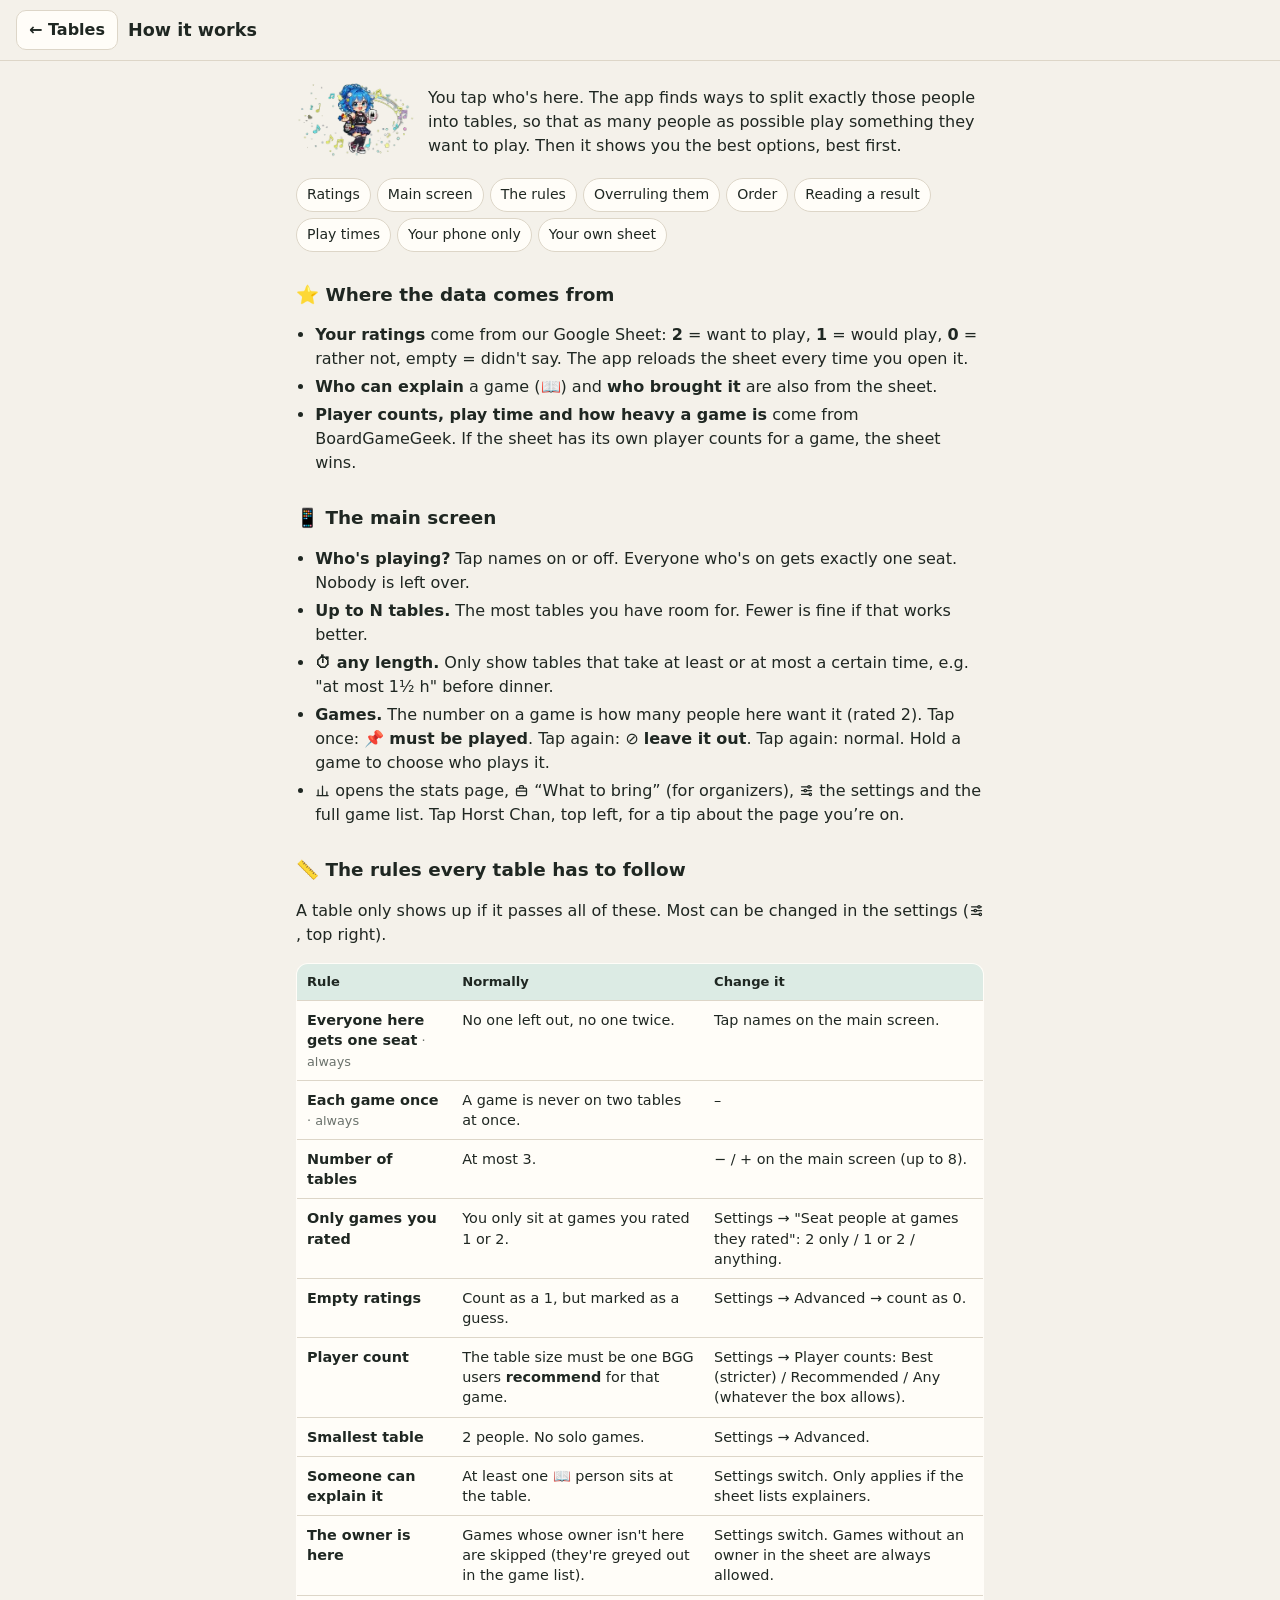
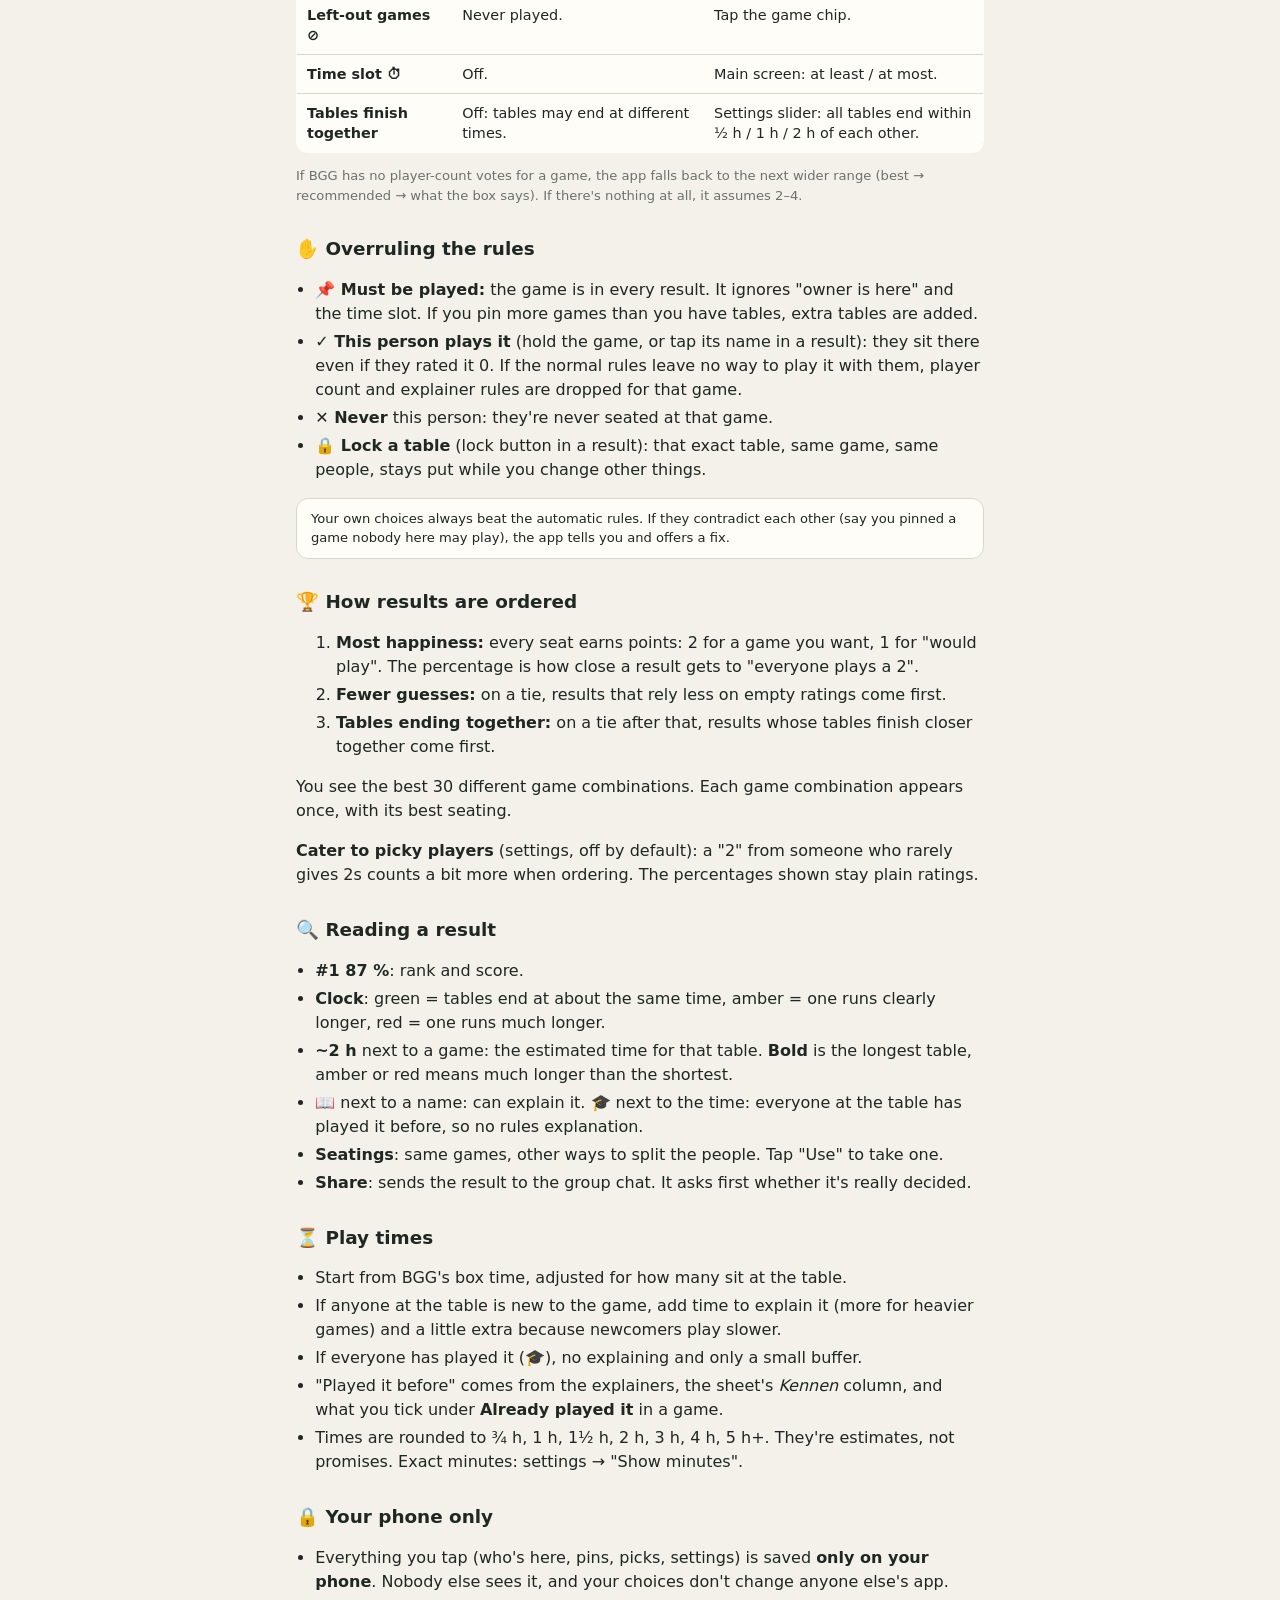
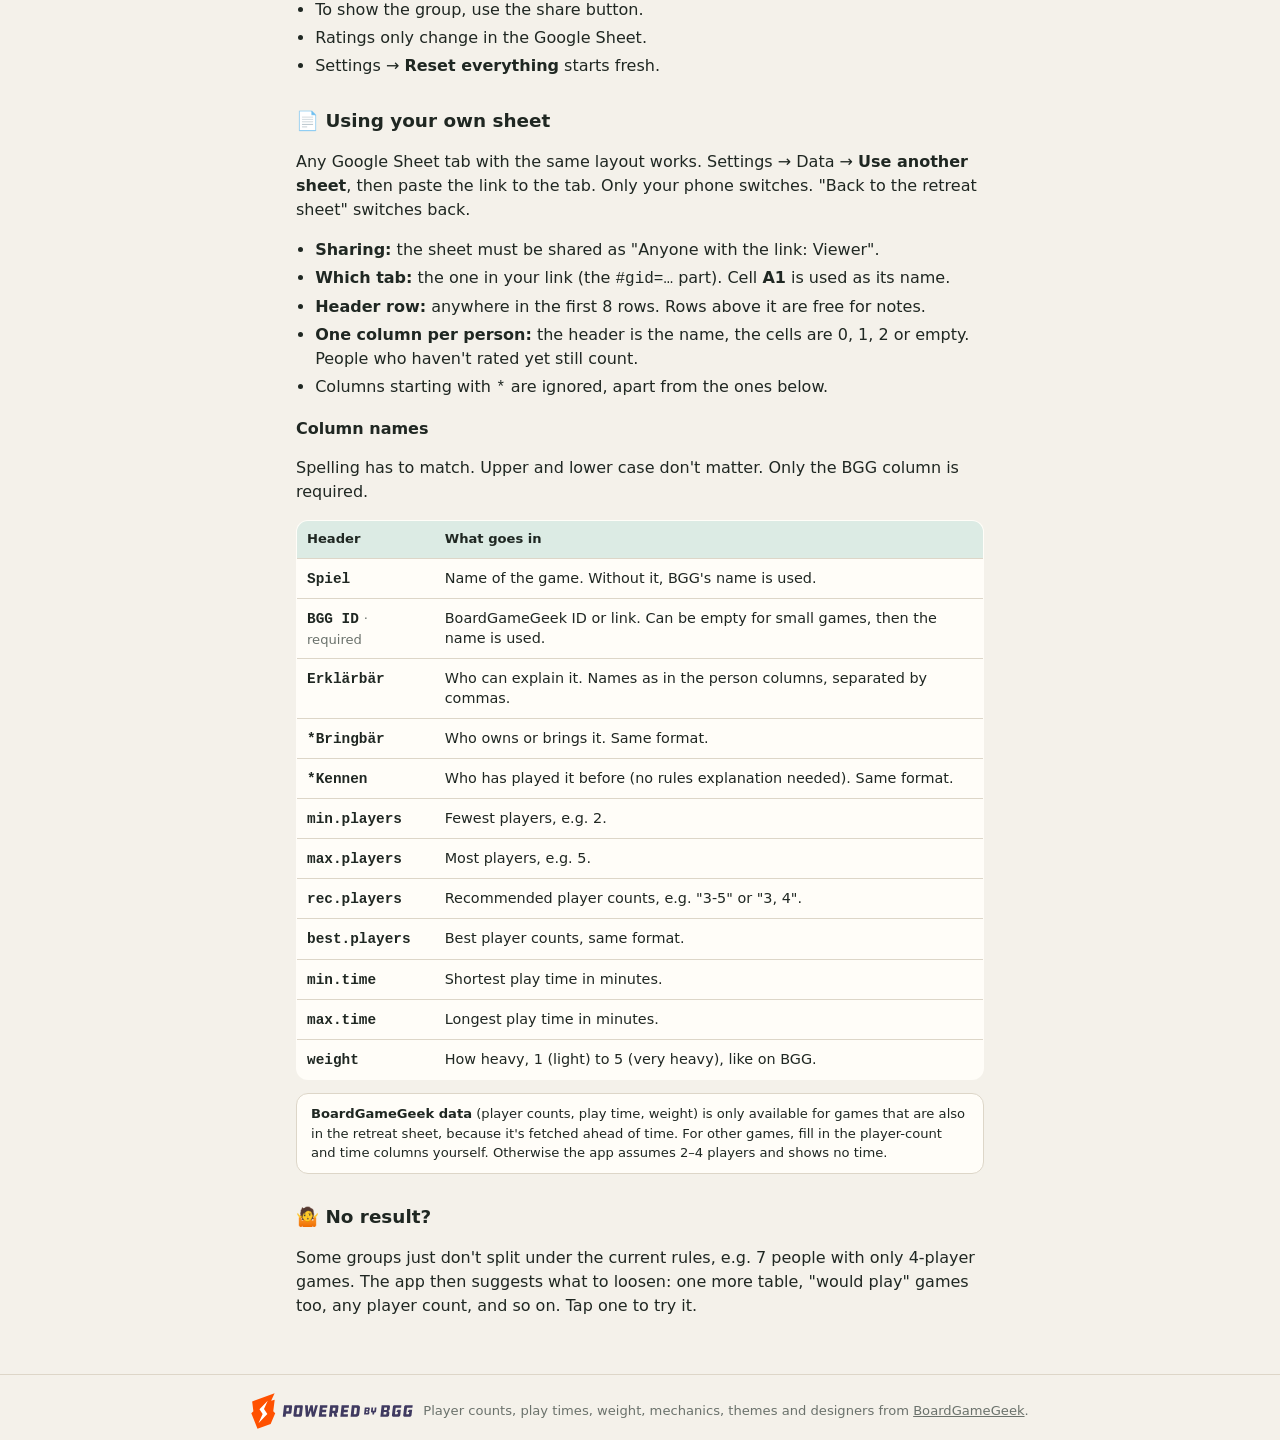
==== web/help.html @ 6aa9d58c "Horst Chan: tips depend on the page (main, stats, what to bring) plus general ones; What to bring sh" ====
<!doctype html>
<html lang="en">
<head>
<meta charset="utf-8">
<meta name="viewport" content="width=device-width, initial-scale=1, viewport-fit=cover">
<meta name="theme-color" content="#1f3a33">
<title>How it works · Game Tables</title>
<link rel="stylesheet" href="style.css">
<style>
  .help { max-width: 720px; margin: 0 auto; padding: 14px 16px 40px; }
  .help h2 { font-size: 1.15rem; margin: 30px 0 8px; }
  .help h3 { font-size: 1rem; margin: 18px 0 6px; }
  .help p, .help li { line-height: 1.5; }
  .help ul { padding-left: 1.2em; }
  .help li { margin: 4px 0; }
  .hero { display: flex; align-items: center; gap: 12px; margin-top: 4px; }
  .hero img { width: 120px; height: auto; flex: none; }
  .hero p { margin: 0; }
  .toc { display: flex; flex-wrap: wrap; gap: 6px; margin: 14px 0 0; }
  .toc a { padding: 6px 10px; border: 1px solid var(--line); border-radius: 999px; background: var(--card); color: var(--ink); text-decoration: none; font-size: .88rem; }
  .rules { width: 100%; border-collapse: collapse; background: var(--card); border: 1px solid var(--line); border-radius: 12px; overflow: hidden; font-size: .9rem; }
  .rules th, .rules td { text-align: left; vertical-align: top; padding: 9px 10px; border-top: 1px solid var(--line); }
  .rules thead th { border-top: 0; background: var(--accent-soft); font-size: .82rem; }
  .rules td:first-child { font-weight: 600; }
  .rules .always td:first-child::after { content: ' · always'; font-weight: 400; color: var(--muted); font-size: .8rem; }
  .card-note { background: var(--card); border: 1px solid var(--line); border-radius: 12px; padding: 10px 14px; }
  .help a.back { display: inline-block; margin-bottom: 4px; }
  @media (max-width: 560px) { .rules thead { display: none; } .rules tr { display: block; border-top: 1px solid var(--line); padding: 8px 10px; }
    .rules tr:first-child { border-top: 0; } .rules td { display: block; border: 0; padding: 2px 0; }
    .rules td[data-l]::before { content: attr(data-l) ': '; color: var(--muted); } }
</style>
</head>
<body>
<header class="top">
  <a href="./" class="ghost-btn" style="text-decoration:none;color:inherit;display:inline-flex;align-items:center">← Tables</a>
  <h1>How it works</h1>
</header>

<main class="help">
  <div class="hero">
    <picture><source srcset="img/horst-chan-still.webp" media="(prefers-reduced-motion: reduce)"><img src="img/horst-chan.webp?v=3" alt="Horst Chan, our mascot" width="280" height="184"></picture>
    <p>You tap who's here. The app finds ways to split exactly those people into tables, so that as many people as possible play something they want to play. Then it shows you the best options, best first.</p>
  </div>
  <nav class="toc">
    <a href="#ratings">Ratings</a><a href="#screen">Main screen</a><a href="#rules">The rules</a>
    <a href="#overrides">Overruling them</a><a href="#order">Order</a><a href="#result">Reading a result</a>
    <a href="#time">Play times</a><a href="#privacy">Your phone only</a><a href="#own">Your own sheet</a>
  </nav>

  <h2 id="ratings">⭐ Where the data comes from</h2>
  <ul>
    <li><b>Your ratings</b> come from our Google Sheet: <b>2</b> = want to play, <b>1</b> = would play, <b>0</b> = rather not, empty = didn't say. The app reloads the sheet every time you open it.</li>
    <li><b>Who can explain</b> a game (📖) and <b>who brought it</b> are also from the sheet.</li>
    <li><b>Player counts, play time and how heavy a game is</b> come from BoardGameGeek. If the sheet has its own player counts for a game, the sheet wins.</li>
  </ul>

  <h2 id="screen">📱 The main screen</h2>
  <ul>
    <li><b>Who's playing?</b> Tap names on or off. Everyone who's on gets exactly one seat. Nobody is left over.</li>
    <li><b>Up to N tables.</b> The most tables you have room for. Fewer is fine if that works better.</li>
    <li><b>⏱ any length.</b> Only show tables that take at least or at most a certain time, e.g. "at most 1½ h" before dinner.</li>
    <li><b>Games.</b> The number on a game is how many people here want it (rated 2). Tap once: 📌 <b>must be played</b>. Tap again: ⊘ <b>leave it out</b>. Tap again: normal. Hold a game to choose who plays it.</li>
    <li><b><svg viewBox="0 0 24 24" width="15" height="15" fill="none" stroke="currentColor" stroke-width="2" stroke-linecap="round" stroke-linejoin="round" style="vertical-align:-2px"><path d="M5 20V11M12 20V5M19 20v-6M3 20h18"/></svg></b> opens the stats page, <b><svg viewBox="0 0 24 24" width="15" height="15" fill="none" stroke="currentColor" stroke-width="2" stroke-linecap="round" stroke-linejoin="round" style="vertical-align:-2px"><rect x="4" y="8" width="16" height="12" rx="2"/><path d="M9 8V5.5A1.5 1.5 0 0 1 10.5 4h3A1.5 1.5 0 0 1 15 5.5V8M4 13h16"/></svg></b> “What to bring” (for organizers), <b><svg viewBox="0 0 24 24" width="15" height="15" fill="none" stroke="currentColor" stroke-width="2" stroke-linecap="round" style="vertical-align:-2px"><path d="M4 6h10M18 6h2M4 12h4M12 12h8M4 18h12"/><circle cx="16" cy="6" r="2"/><circle cx="10" cy="12" r="2"/><circle cx="18" cy="18" r="2"/></svg></b> the settings and the full game list. Tap Horst Chan, top left, for a tip about the page you’re on.</li>
  </ul>

  <h2 id="rules">📏 The rules every table has to follow</h2>
  <p>A table only shows up if it passes all of these. Most can be changed in the settings (<svg viewBox="0 0 24 24" width="15" height="15" fill="none" stroke="currentColor" stroke-width="2" stroke-linecap="round" style="vertical-align:-2px"><path d="M4 6h10M18 6h2M4 12h4M12 12h8M4 18h12"/><circle cx="16" cy="6" r="2"/><circle cx="10" cy="12" r="2"/><circle cx="18" cy="18" r="2"/></svg>, top right).</p>
  <table class="rules">
    <thead><tr><th>Rule</th><th>Normally</th><th>Change it</th></tr></thead>
    <tbody>
      <tr class="always"><td>Everyone here gets one seat</td><td data-l="Normally">No one left out, no one twice.</td><td data-l="Change it">Tap names on the main screen.</td></tr>
      <tr class="always"><td>Each game once</td><td data-l="Normally">A game is never on two tables at once.</td><td data-l="Change it">–</td></tr>
      <tr><td>Number of tables</td><td data-l="Normally">At most 3.</td><td data-l="Change it">− / + on the main screen (up to 8).</td></tr>
      <tr><td>Only games you rated</td><td data-l="Normally">You only sit at games you rated 1 or 2.</td><td data-l="Change it">Settings → "Seat people at games they rated": 2 only / 1 or 2 / anything.</td></tr>
      <tr><td>Empty ratings</td><td data-l="Normally">Count as a 1, but marked as a guess.</td><td data-l="Change it">Settings → Advanced → count as 0.</td></tr>
      <tr><td>Player count</td><td data-l="Normally">The table size must be one BGG users <b>recommend</b> for that game.</td><td data-l="Change it">Settings → Player counts: Best (stricter) / Recommended / Any (whatever the box allows).</td></tr>
      <tr><td>Smallest table</td><td data-l="Normally">2 people. No solo games.</td><td data-l="Change it">Settings → Advanced.</td></tr>
      <tr><td>Someone can explain it</td><td data-l="Normally">At least one 📖 person sits at the table.</td><td data-l="Change it">Settings switch. Only applies if the sheet lists explainers.</td></tr>
      <tr><td>The owner is here</td><td data-l="Normally">Games whose owner isn't here are skipped (they're greyed out in the game list).</td><td data-l="Change it">Settings switch. Games without an owner in the sheet are always allowed.</td></tr>
      <tr><td>Left-out games ⊘</td><td data-l="Normally">Never played.</td><td data-l="Change it">Tap the game chip.</td></tr>
      <tr><td>Time slot ⏱</td><td data-l="Normally">Off.</td><td data-l="Change it">Main screen: at least / at most.</td></tr>
      <tr><td>Tables finish together</td><td data-l="Normally">Off: tables may end at different times.</td><td data-l="Change it">Settings slider: all tables end within ½ h / 1 h / 2 h of each other.</td></tr>
    </tbody>
  </table>
  <p class="muted small">If BGG has no player-count votes for a game, the app falls back to the next wider range (best → recommended → what the box says). If there's nothing at all, it assumes 2–4.</p>

  <h2 id="overrides">✋ Overruling the rules</h2>
  <ul>
    <li><b>📌 Must be played:</b> the game is in every result. It ignores "owner is here" and the time slot. If you pin more games than you have tables, extra tables are added.</li>
    <li><b>✓ This person plays it</b> (hold the game, or tap its name in a result): they sit there even if they rated it 0. If the normal rules leave no way to play it with them, player count and explainer rules are dropped for that game.</li>
    <li><b>✕ Never</b> this person: they're never seated at that game.</li>
    <li><b>🔒 Lock a table</b> (lock button in a result): that exact table, same game, same people, stays put while you change other things.</li>
  </ul>
  <p class="card-note small">Your own choices always beat the automatic rules. If they contradict each other (say you pinned a game nobody here may play), the app tells you and offers a fix.</p>

  <h2 id="order">🏆 How results are ordered</h2>
  <ol>
    <li><b>Most happiness:</b> every seat earns points: 2 for a game you want, 1 for "would play". The percentage is how close a result gets to "everyone plays a 2".</li>
    <li><b>Fewer guesses:</b> on a tie, results that rely less on empty ratings come first.</li>
    <li><b>Tables ending together:</b> on a tie after that, results whose tables finish closer together come first.</li>
  </ol>
  <p>You see the best 30 different game combinations. Each game combination appears once, with its best seating.</p>
  <p><b>Cater to picky players</b> (settings, off by default): a "2" from someone who rarely gives 2s counts a bit more when ordering. The percentages shown stay plain ratings.</p>

  <h2 id="result">🔍 Reading a result</h2>
  <ul>
    <li><b>#1 87 %</b>: rank and score.</li>
    <li><b>Clock</b>: green = tables end at about the same time, amber = one runs clearly longer, red = one runs much longer.</li>
    <li><b>~2 h</b> next to a game: the estimated time for that table. <b>Bold</b> is the longest table, amber or red means much longer than the shortest.</li>
    <li><b>📖</b> next to a name: can explain it. <b>🎓</b> next to the time: everyone at the table has played it before, so no rules explanation.</li>
    <li><b>Seatings</b>: same games, other ways to split the people. Tap "Use" to take one.</li>
    <li><b>Share</b>: sends the result to the group chat. It asks first whether it's really decided.</li>
  </ul>

  <h2 id="time">⏳ Play times</h2>
  <ul>
    <li>Start from BGG's box time, adjusted for how many sit at the table.</li>
    <li>If anyone at the table is new to the game, add time to explain it (more for heavier games) and a little extra because newcomers play slower.</li>
    <li>If everyone has played it (🎓), no explaining and only a small buffer.</li>
    <li>"Played it before" comes from the explainers, the sheet's <i>Kennen</i> column, and what you tick under <b>Already played it</b> in a game.</li>
    <li>Times are rounded to ¾ h, 1 h, 1½ h, 2 h, 3 h, 4 h, 5 h+. They're estimates, not promises. Exact minutes: settings → "Show minutes".</li>
  </ul>

  <h2 id="privacy">🔒 Your phone only</h2>
  <ul>
    <li>Everything you tap (who's here, pins, picks, settings) is saved <b>only on your phone</b>. Nobody else sees it, and your choices don't change anyone else's app.</li>
    <li>To show the group, use the share button.</li>
    <li>Ratings only change in the Google Sheet.</li>
    <li>Settings → <b>Reset everything</b> starts fresh.</li>
  </ul>

  <h2 id="own">📄 Using your own sheet</h2>
  <p>Any Google Sheet tab with the same layout works. Settings → Data → <b>Use another sheet</b>, then paste the link to the tab. Only your phone switches. "Back to the retreat sheet" switches back.</p>
  <ul>
    <li><b>Sharing:</b> the sheet must be shared as "Anyone with the link: Viewer".</li>
    <li><b>Which tab:</b> the one in your link (the <code>#gid=…</code> part). Cell <b>A1</b> is used as its name.</li>
    <li><b>Header row:</b> anywhere in the first 8 rows. Rows above it are free for notes.</li>
    <li><b>One column per person:</b> the header is the name, the cells are 0, 1, 2 or empty. People who haven't rated yet still count.</li>
    <li>Columns starting with <code>*</code> are ignored, apart from the ones below.</li>
  </ul>
  <h3>Column names</h3>
  <p>Spelling has to match. Upper and lower case don't matter. Only the BGG column is required.</p>
  <table class="rules" id="cols">
    <thead><tr><th>Header</th><th>What goes in</th></tr></thead>
    <tbody><tr><td colspan="2" class="muted">Loading…</td></tr></tbody>
  </table>
  <p class="card-note small"><b>BoardGameGeek data</b> (player counts, play time, weight) is only available for games that are also in the retreat sheet, because it's fetched ahead of time. For other games, fill in the player-count and time columns yourself. Otherwise the app assumes 2–4 players and shows no time.</p>

  <h2>🤷 No result?</h2>
  <p>Some groups just don't split under the current rules, e.g. 7 people with only 4-player games. The app then suggests what to loosen: one more table, "would play" games too, any player count, and so on. Tap one to try it.</p>
</main>

<footer class="foot">
  <a href="https://boardgamegeek.com" target="_blank" rel="noopener" class="bgg"><img src="img/powered-by-bgg.svg" alt="Powered by BGG" height="36"></a>
  <span class="muted small">Player counts, play times, weight, mechanics, themes and designers from <a href="https://boardgamegeek.com" target="_blank" rel="noopener">BoardGameGeek</a>.</span>
</footer>
<script>
// Column names come from config.json, so this page never disagrees with the app.
const DESC = {
  game: ['', 'Name of the game. Without it, BGG\'s name is used.'],
  bgg: ['required', 'BoardGameGeek ID or link. Can be empty for small games, then the name is used.'],
  explainer: ['', 'Who can explain it. Names as in the person columns, separated by commas.'],
  bringer: ['', 'Who owns or brings it. Same format.'],
  known: ['', 'Who has played it before (no rules explanation needed). Same format.'],
  minPlayers: ['', 'Fewest players, e.g. 2.'],
  maxPlayers: ['', 'Most players, e.g. 5.'],
  recPlayers: ['', 'Recommended player counts, e.g. "3-5" or "3, 4".'],
  bestPlayers: ['', 'Best player counts, same format.'],
  minTime: ['', 'Shortest play time in minutes.'],
  maxTime: ['', 'Longest play time in minutes.'],
  weight: ['', 'How heavy, 1 (light) to 5 (very heavy), like on BGG.'],
};
const esc = s => String(s).replace(/[&<>"]/g, c => ({ '&': '&amp;', '<': '&lt;', '>': '&gt;', '"': '&quot;' }[c]));
fetch('config.json', { cache: 'no-cache' }).then(r => r.json()).then(cfg => {
  document.querySelector('#cols tbody').innerHTML = Object.entries(DESC).filter(([k]) => cfg.columns[k]).map(([k, [req, d]]) =>
    `<tr><td><code>${esc(cfg.columns[k])}</code>${req ? ' <span class="muted small">· required</span>' : ''}</td><td>${esc(d)}</td></tr>`).join('');
}).catch(() => { document.querySelector('#cols tbody').innerHTML = '<tr><td colspan="2" class="muted">Couldn\'t load the column list.</td></tr>'; });
</script>
</body>
</html>
---- web/style.css ----
[hidden] { display: none !important; }
:root {
  --bg: #f4f1ea; --card: #fffdf8; --ink: #1f2722; --muted: #6b726c; --line: #ddd6c8;
  --accent: #1f6b57; --accent-ink: #fff; --accent-soft: #dcebe4;
  --r2: #1f8a4c; --r2-bg: #dff2e6; --r1: #a56a00; --r1-bg: #fbecc8;
  --r0: #b3261e; --r0-bg: #f9dedb; --rq: #6b726c; --rq-bg: #ece9e2;
  --lock: #1f6b57; --radius: 14px;
  color-scheme: light dark;
}
@media (prefers-color-scheme: dark) {
  :root {
    --bg: #141917; --card: #1d2420; --ink: #e8ece9; --muted: #98a19b; --line: #313a35;
    --accent: #5cc29c; --accent-ink: #0d1411; --accent-soft: #23362e;
    --sel: #2f6b55; --sel-ink: #eaf6f0;
    --r2: #6fd59a; --r2-bg: #1f3a2a; --r1: #f0be5b; --r1-bg: #3a2f17;
    --r0: #ff8a80; --r0-bg: #3d2220; --rq: #a8b0aa; --rq-bg: #2a312d; --lock: #5cc29c;
  }
}
* { box-sizing: border-box; }
body {
  margin: 0; background: var(--bg); color: var(--ink);
  font: 16px/1.4 system-ui, -apple-system, "Segoe UI", Roboto, sans-serif;
  -webkit-tap-highlight-color: transparent;
}
a { color: inherit; }
button { font: inherit; color: inherit; cursor: pointer; }
h1, h2, h3 { margin: 0; }
h2 { font-size: 1rem; }
h3 { font-size: .95rem; margin-bottom: 10px; }
.muted { color: var(--muted); font-weight: 400; }
.small { font-size: .82rem; }
.row-between { display: flex; align-items: center; justify-content: space-between; gap: 12px; }

.top {
  position: sticky; top: 0; z-index: 5; display: flex; align-items: center; gap: 10px;
  padding: 10px 16px; padding-top: max(10px, env(safe-area-inset-top));
  background: color-mix(in srgb, var(--bg) 88%, transparent); backdrop-filter: blur(8px);
  border-bottom: 1px solid var(--line);
}
.top h1 { font-size: 1.1rem; flex: 0 1 auto; white-space: nowrap; overflow: hidden; text-overflow: ellipsis; }
.top #dataState { flex: 1; }
.icon-btn {
  display: grid; place-items: center; width: 40px; height: 40px; border-radius: 10px;
  border: 1px solid var(--line); background: var(--card);
}
.banner { margin: 10px 16px 0; padding: 10px 12px; border-radius: 10px; background: var(--r1-bg); color: var(--ink); font-size: .88rem; }

.layout { display: grid; gap: 14px; padding: 14px 16px 24px; max-width: 1200px; margin: 0 auto; }
@media (min-width: 900px) {
  .layout { grid-template-columns: 340px 1fr; align-items: start; }
  .controls { position: sticky; top: 74px; max-height: calc(100vh - 84px); overflow-y: auto; overscroll-behavior: contain; }
}
.controls { display: grid; gap: 14px; }

.chips { display: flex; flex-wrap: wrap; gap: 8px; margin-top: 10px; }
.chip {
  min-height: 40px; padding: 8px 14px; border-radius: 999px; border: 1.5px solid var(--line);
  background: var(--card); font-weight: 500; transition: background .12s, border-color .12s;
}
.chip[aria-pressed="true"] { background: var(--sel, var(--accent)); border-color: var(--sel, var(--accent)); color: var(--sel-ink, var(--accent-ink)); }
.chip[aria-pressed="false"] { color: var(--muted); }
.links .link { border: 0; background: none; padding: 4px; color: var(--accent); font-size: .9rem; }

.tables-row { display: flex; align-items: center; gap: 12px; }
.stepper { display: flex; align-items: center; border: 1.5px solid var(--line); border-radius: 12px; background: var(--card); }
.stepper button { width: 44px; height: 40px; border: 0; background: none; font-size: 1.3rem; }
.stepper output { min-width: 24px; text-align: center; font-weight: 700; font-size: 1.1rem; }

.constraints { margin: 0; }
.cchip {
  display: inline-flex; align-items: center; gap: 6px; min-height: 36px; padding: 4px 6px 4px 12px;
  border-radius: 999px; background: var(--accent-soft); font-size: .88rem; border: 0;
}
.cchip.out { background: var(--rq-bg); text-decoration: line-through; text-decoration-color: var(--muted); }
.cchip .x { display: grid; place-items: center; width: 28px; height: 28px; border-radius: 50%; font-size: .9rem; }

/* results */
#results { display: grid; gap: 12px; }
.card { background: var(--card); border: 1px solid var(--line); border-radius: var(--radius); overflow: hidden; }
.card-head { display: flex; flex-wrap: wrap; align-items: center; gap: 10px; padding: 10px 12px 10px 14px; border-bottom: 1px solid var(--line); }
.rank { font-weight: 700; color: var(--muted); }
.score { font-weight: 800; font-size: 1.15rem; }
.score-bar { flex: 1; height: 6px; border-radius: 3px; background: var(--line); overflow: hidden; max-width: 140px; }
.score-bar i { display: block; height: 100%; background: var(--accent); }
.card-head .spacer { flex: 1; }
.card-head .ghost { border: 1px solid var(--line); background: none; border-radius: 10px; padding: 6px 10px; font-size: .85rem; min-height: 36px; }

.tbl { display: grid; grid-template-columns: 1fr; gap: 6px 8px; padding: 10px 12px 12px 14px; border-bottom: 1px solid var(--line); }
.tbl:last-child { border-bottom: 0; }
.tbl.locked { background: color-mix(in srgb, var(--accent-soft) 55%, transparent); }
.game { font-weight: 650; text-decoration: none; }
.game:hover { text-decoration: underline; }
.meta { color: var(--muted); font-size: .8rem; margin-left: 6px; white-space: nowrap; }
.seats { grid-column: 1; display: flex; flex-wrap: wrap; gap: 5px; }
.seat { padding: 2px 9px; border-radius: 999px; font-size: .86rem; font-weight: 550; }
.seat.r2 { background: var(--r2-bg); color: var(--r2); }
.seat.r1 { background: var(--r1-bg); color: var(--r1); }
.seat.r0 { background: var(--r0-bg); color: var(--r0); }
.seat.rq { background: var(--rq-bg); color: var(--rq); outline: 1px dashed var(--rq); outline-offset: -1px; }
.tline { display: flex; flex-wrap: wrap; align-items: center; column-gap: 0; }
.tline .nerd { flex-basis: 100%; }
.act { width: 30px; height: 28px; margin-left: 6px; border-radius: 8px; border: 1px solid transparent; background: none; display: inline-grid; place-items: center; color: var(--muted); padding: 0; }
.act svg { width: 15px; height: 15px; }
.act:hover { border-color: var(--line); }
.act.on { background: var(--lock); border-color: var(--lock); color: var(--accent-ink); }

.alts { padding: 8px 14px 12px; border-top: 1px dashed var(--line); display: grid; gap: 8px; }
.alt { display: flex; gap: 10px; align-items: flex-start; font-size: .86rem; }
.alt .who { flex: 1; }
.alt b { font-weight: 650; }
.alt button { border: 1px solid var(--line); background: none; border-radius: 8px; padding: 4px 10px; }

.empty { background: var(--card); border: 1px dashed var(--line); border-radius: var(--radius); padding: 22px 18px; text-align: center; }
.empty .btns { justify-content: center; }
.btns { display: flex; flex-wrap: wrap; gap: 8px; margin-top: 12px; }
.btns button { border: 1.5px solid var(--accent); background: none; color: var(--accent); border-radius: 10px; padding: 8px 14px; font-weight: 600; min-height: 40px; }
.btns button.danger { border-color: var(--r0); color: var(--r0); }
.stats { text-align: center; margin: 16px 0 0; }

.foot { display: flex; flex-wrap: wrap; align-items: center; justify-content: center; gap: 10px; padding: 18px 16px calc(24px + env(safe-area-inset-bottom)); border-top: 1px solid var(--line); text-align: center; }
.bgg img { display: block; height: 32px; }
/* Horst Chan, mascot */
.horst-face { flex: none; width: 34px; height: 34px; padding: 0; border: 0; border-radius: 50%; overflow: hidden; background: var(--chip, var(--card)); box-shadow: 0 0 0 1.5px var(--line); cursor: pointer; }
.horst-face img { display: block; width: 100%; height: 100%; }
.horst-face:active { transform: scale(.92); }
.horst-art { display: block; width: min(240px, 70%); height: auto; margin: -6px auto 4px; }
.horst-pop { position: fixed; left: 10px; top: calc(58px + env(safe-area-inset-top)); width: min(260px, calc(100vw - 20px)); padding: 6px; z-index: 40; cursor: pointer; background: var(--card); border: 1px solid var(--line); border-radius: 18px; box-shadow: 0 10px 30px rgb(0 0 0 / .18); transform-origin: 20px 0; animation: horstIn .25s ease-out; }
.horst-pop::before { content: ''; position: absolute; left: 16px; top: -7px; width: 12px; height: 12px; background: var(--card); border-left: 1px solid var(--line); border-top: 1px solid var(--line); transform: rotate(45deg); }
.horst-pop img { display: block; width: 100%; height: auto; }
.horst-say { margin: 2px 8px 6px; font-size: .92rem; line-height: 1.4; }
@keyframes horstIn { from { opacity: 0; transform: translateY(-8px) scale(.9); } }
@media (prefers-reduced-motion: reduce) { .horst-pop { animation: none; } }
.bgg-text { display: inline-block; padding: 6px 10px; border: 1.5px solid currentColor; border-radius: 8px; font-weight: 800; letter-spacing: .02em; }
.bgg, .bgg-text { text-decoration: none; color: #ff5100; }

/* settings sheet */
dialog { padding: 0; border: 0; background: var(--bg); color: var(--ink); width: min(640px, 100vw); max-width: 100vw; max-height: 100dvh; border-radius: 16px 16px 0 0; margin: auto auto 0; }
@media (min-width: 700px) { dialog { margin: auto; border-radius: 16px; max-height: 90dvh; } }
dialog::backdrop { background: rgb(0 0 0 / .45); }
.sheet { display: grid; gap: 22px; padding: 0 16px 28px; }
.sheet-head { position: sticky; top: 0; display: flex; justify-content: space-between; align-items: center; padding: 14px 0 10px; background: var(--bg); z-index: 1; }
.field { display: grid; gap: 6px; margin-bottom: 14px; font-size: .9rem; }
.seg { display: flex; border: 1.5px solid var(--line); border-radius: 12px; overflow: hidden; background: var(--card); }
.seg button { flex: 1; border: 0; background: none; padding: 9px 6px; min-height: 40px; font-size: .9rem; }
.seg button + button { border-left: 1px solid var(--line); }
.seg button[aria-pressed="true"] { background: var(--sel, var(--accent)); color: var(--sel-ink, var(--accent-ink)); font-weight: 650; }
.toggle { display: flex; gap: 10px; align-items: center; min-height: 40px; font-size: .92rem; }
.toggle input { width: 22px; height: 22px; accent-color: var(--accent); }
#gameSearch { border: 1.5px solid var(--line); border-radius: 10px; padding: 8px 10px; background: var(--card); color: var(--ink); width: 50%; font: inherit; }
.game-list { list-style: none; padding: 0; margin: 8px 0 0; display: grid; gap: 6px; }
.gl { background: var(--card); border: 1px solid var(--line); border-radius: 12px; padding: 8px 8px 8px 12px; }
.gl-main { display: flex; align-items: center; gap: 8px; }
.gl-name { flex: 1; min-width: 0; }
.gl-name .n { font-weight: 600; }
.gl-name .d { display: block; font-size: .78rem; color: var(--muted); }
.gl.out .n { text-decoration: line-through; color: var(--muted); }
.gl .act { width: 38px; height: 38px; }
.gl .act.on.out { background: var(--r0); border-color: var(--r0); }
.badge { display: inline-block; font-size: .72rem; padding: 1px 7px; border-radius: 999px; background: var(--r1-bg); color: var(--r1); margin-left: 4px; }
.gl .pick { display: flex; flex-wrap: wrap; gap: 6px; margin-top: 8px; }
.gl .pick .chip { min-height: 34px; padding: 4px 11px; font-size: .85rem; }
#dataInfo p { margin: 4px 0; }
.bgg img { height: 36px; width: auto; }
@media (prefers-color-scheme: dark) { .bgg img { background: #fff; padding: 4px 8px; border-radius: 8px; box-sizing: content-box; } }
.games .legend { margin: 6px 0 0; }
.chip.g { min-height: 36px; padding: 6px 12px; font-size: .88rem; font-weight: 500; color: var(--ink); }
.chip.g .want { margin-left: 6px; font-size: .74rem; color: var(--muted); font-weight: 600; }
.chip.g-pin, .chip.g-lock { background: var(--accent); border-color: var(--accent); color: var(--accent-ink); }
.chip.g-pin .want, .chip.g-lock .want { color: inherit; opacity: .75; }
.chip.g-out { background: transparent; border-style: dashed; color: var(--muted); text-decoration: line-through; }
.chip.g-off { opacity: .45; }
.seg.tabs button { font-weight: 600; }
.custom { margin-top: 14px; }
.custom summary { cursor: pointer; color: var(--muted); }
.custom input { width: 100%; margin-top: 8px; border: 1.5px solid var(--line); border-radius: 10px; padding: 9px 10px; background: var(--card); color: var(--ink); font: inherit; }
/* game sheet + tappable seats/names */
button.seat { border: 0; font: inherit; font-size: .86rem; cursor: pointer; }
button.game { border: 0; background: none; padding: 0; font: inherit; font-weight: 650; text-align: left; color: inherit; cursor: pointer; }
button.game:hover { text-decoration: underline; }
.gl-name button.n { border: 0; background: none; padding: 0; font: inherit; font-weight: 600; text-align: left; color: inherit; }
.chip.g { -webkit-touch-callout: none; user-select: none; -webkit-user-select: none; }
#gameSheet .sheet-head h2 a { text-decoration: none; }
#gameSheet .sheet-head p { margin: 2px 0 0; }
.pchip { display: inline-flex; align-items: baseline; gap: 6px; min-height: 40px; padding: 8px 12px; border-radius: 999px; border: 1.5px solid transparent; font-weight: 550; }
.pchip small { font-size: .72rem; opacity: .75; }
.pchip.r2 { background: var(--r2-bg); color: var(--r2); }
.pchip.r1 { background: var(--r1-bg); color: var(--r1); }
.pchip.r0 { background: var(--r0-bg); color: var(--r0); }
.pchip.rq { background: var(--rq-bg); color: var(--rq); }
.pchip.force { background: var(--accent); color: var(--accent-ink); border-color: var(--accent); }
.pchip.ban { background: transparent; color: var(--muted); border: 1.5px dashed var(--muted); text-decoration: line-through; }
.pchip.away { opacity: .45; }
.pchip.focus { box-shadow: 0 0 0 3px var(--ink); }
.notes p { margin: 10px 0 0; }
.notes .link { border: 0; background: none; color: var(--accent); padding: 0; font: inherit; text-decoration: underline; }
.sheet .done { width: 100%; min-height: 48px; border: 0; border-radius: 12px; background: var(--accent); color: var(--accent-ink); font-weight: 700; font-size: 1rem; }
#clearPeople { border: 0; background: none; color: var(--accent); }

/* durations */
.dur { white-space: nowrap; }
.dur.long { color: var(--r1); font-weight: 650; }
.dur.epic { color: var(--r0); font-weight: 700; }
.nerd { font-size: .74rem; color: var(--muted); margin-top: 2px; font-variant-numeric: tabular-nums; }
.sync { font-size: .78rem; padding: 3px 9px; border-radius: 999px; background: var(--r1-bg); color: var(--r1); white-space: nowrap; overflow: hidden; text-overflow: ellipsis; max-width: 48%; }
.sync.ok { background: var(--r2-bg); color: var(--r2); }
.known summary { cursor: pointer; font-weight: 600; font-size: .95rem; }
.kchip { min-height: 36px; padding: 6px 12px; font-size: .88rem; }
.kchip:disabled { opacity: 1; cursor: default; }

#gap { width: 100%; accent-color: var(--accent); margin: 4px 0 0; }
.ticks { display: flex; justify-content: space-between; font-size: .75rem; color: var(--muted); padding: 0 2px; }

/* ---------- stats ---------- */
:root { --div-pos: #2a78d6; --div-mid: #e3e1dc; --div-neg: #e34948; }
@media (prefers-color-scheme: dark) { :root { --div-pos: #3987e5; --div-mid: #383835; --div-neg: #e66767; } }
#openStats { font-size: 1.15rem; }
#openStats[aria-pressed="true"] { background: var(--accent-soft); }
.stats-view { max-width: 980px; margin: 0 auto; padding: 14px 16px 30px; }
.st-head { display: flex; align-items: center; justify-content: space-between; gap: 12px; flex-wrap: wrap; padding: 6px 0 10px; }
.st-head h2 { font-size: .95rem; font-weight: 600; color: var(--muted); }
.ghost-btn { border: 1.5px solid var(--line); background: var(--card); border-radius: 10px; padding: 8px 12px; min-height: 40px; font-weight: 600; }
#statsWho { flex: 0 1 300px; }
.st-sec { margin-top: 26px; }
.st-sec h2 { font-size: 1.15rem; margin-bottom: 10px; }
.tiles { display: grid; grid-template-columns: repeat(auto-fit, minmax(140px, 1fr)); gap: 10px; }
.tile { background: var(--card); border: 1px solid var(--line); border-radius: 14px; padding: 12px 14px; display: grid; gap: 2px; }
.tile .t-emoji { font-size: 1.3rem; }
.tile b { font-size: 1.6rem; line-height: 1.1; font-variant-numeric: tabular-nums; }
.tile span:last-child { color: var(--muted); font-size: .82rem; }
.awards { display: grid; grid-template-columns: repeat(auto-fill, minmax(260px, 1fr)); gap: 10px; }
.award { display: flex; gap: 12px; background: var(--card); border: 1px solid var(--line); border-radius: 14px; padding: 12px 14px; }
.aw-emoji { font-size: 2rem; line-height: 1; }
.aw-body h3 { font-size: .8rem; text-transform: uppercase; letter-spacing: .04em; color: var(--muted); margin: 2px 0 4px; }
.aw-win { margin: 0; font-weight: 650; }
.aw-run, .aw-note { margin: 4px 0 0; font-size: .8rem; color: var(--muted); }
.chart-box { background: var(--card); border: 1px solid var(--line); border-radius: 14px; padding: 10px; }
.chart-box.scroll, .scroll { overflow-x: auto; }
.chart { display: block; max-width: 100%; height: auto; }
.chart.heat, .chart.twin { max-width: none; }
.chart text { fill: var(--ink); font-size: 10px; }
.chart .ax { fill: var(--muted); font-size: 10px; }
.chart .lbl { font-size: 10.5px; font-weight: 600; }
.chart .val { fill: var(--muted); font-size: 10px; font-variant-numeric: tabular-nums; }
.chart .grid { stroke: var(--line); stroke-width: 1; }
.chart .frame { fill: none; stroke: var(--line); }
.chart .pt { fill: var(--accent); stroke: var(--card); stroke-width: 2; }
.chart .bar { fill: var(--accent); }
.chart .cell-blank { fill: var(--card); stroke: var(--line); }
.chart .dot-blank { fill: var(--muted); }
.chart [data-tip] { cursor: pointer; }
.chart [data-tip]:hover rect, .chart rect[data-tip]:hover { stroke: var(--ink); stroke-width: 1.5; }
.legend { display: flex; flex-wrap: wrap; gap: 6px 14px; align-items: center; font-size: .8rem; color: var(--muted); margin: 6px 0; }
.legend i { display: inline-block; width: 12px; height: 12px; border-radius: 3px; vertical-align: -2px; margin-right: 4px; }
.legend .ramp { display: inline-flex; gap: 2px; }
.legend .ramp i { margin: 0; }
.blank-sw { background: var(--card); border: 1px solid var(--line); }
.tastes { border-collapse: collapse; font-size: .88rem; width: 100%; }
.tastes th { text-align: left; padding: 6px 10px 6px 0; white-space: nowrap; }
.tastes td { padding: 6px 10px; border-top: 1px solid var(--line); white-space: nowrap; }
.tastes tr:first-child td { border-top: 0; }
.st-foot { margin-top: 24px; text-align: center; }
.tip { position: fixed; z-index: 50; pointer-events: none; background: var(--ink); color: var(--bg); font-size: .8rem; padding: 6px 9px; border-radius: 8px; max-width: 260px; }
.toast { position: fixed; left: 50%; bottom: calc(24px + env(safe-area-inset-bottom)); transform: translateX(-50%); background: var(--ink); color: var(--bg); padding: 10px 16px; border-radius: 12px; z-index: 60; font-size: .9rem; }
.share-text { background: var(--card); border: 1px solid var(--line); border-radius: 12px; padding: 12px; white-space: pre-wrap; font: .88rem/1.45 ui-monospace, SFMono-Regular, Menlo, monospace; max-height: 40vh; overflow: auto; }
.btns button.primary { background: var(--accent); color: var(--accent-ink); }
.capped { background: var(--r1-bg); border-radius: 12px; padding: 10px 12px; font-size: .88rem; }
.capped button { margin-left: 6px; border: 1.5px solid var(--r1); background: none; color: var(--r1); border-radius: 8px; padding: 4px 10px; font-weight: 600; }

.tastes { list-style: none; padding: 0; margin: 0; display: grid; gap: 6px; }
.tastes li { background: var(--card); border: 1px solid var(--line); border-radius: 12px; padding: 8px 12px; display: flex; flex-wrap: wrap; gap: 4px 14px; font-size: .88rem; }
.tastes li b { flex-basis: 100%; }

details.st-sec { margin-top: 12px; background: var(--card); border: 1px solid var(--line); border-radius: 14px; padding: 0 12px; }
details.st-sec > summary { list-style: none; cursor: pointer; display: flex; align-items: center; gap: 10px; min-height: 52px; padding: 6px 0; }
details.st-sec > summary::-webkit-details-marker { display: none; }
details.st-sec > summary h2 { margin: 0; font-size: 1.05rem; flex: none; }
details.st-sec > summary .teaser { flex: 1; min-width: 0; color: var(--muted); font-size: .82rem; white-space: nowrap; overflow: hidden; text-overflow: ellipsis; }
details.st-sec > summary::after { content: '▾'; color: var(--muted); margin-left: auto; transition: transform .15s; }
details.st-sec[open] > summary::after { transform: rotate(180deg); }
details.st-sec[open] { padding-bottom: 12px; }
details.st-sec .chart-box, details.st-sec .award, details.st-sec .tile, details.st-sec .tastes li { background: var(--bg); }

.sync { display: inline-grid; place-items: center; width: 30px; height: 30px; padding: 0; border-radius: 50%; max-width: none; flex: none; }
.sync.ok { background: var(--r2-bg); color: var(--r2); }
.sync.mid { background: var(--r1-bg); color: var(--r1); }
.sync.far { background: var(--r0-bg); color: var(--r0); }
.card-head { gap: 8px; }
.card-head .ghost { padding: 6px 9px; }
@media (max-width: 440px) { .card-head .score-bar { display: none; } }

/* audit round */
.dur.max { font-weight: 750; color: var(--ink); }
.dur.long.max { color: var(--r1); }
.dur.epic.max { color: var(--r0); }
.dur.long:not(.max), .dur.epic:not(.max) { font-weight: 650; }
.dur:not(.long):not(.epic):not(.max) { font-weight: 400; color: inherit; }
.games h2 { display: flex; align-items: center; gap: 4px; }
.fold { border: 0; background: none; padding: 6px 0; font: inherit; font-weight: 700; color: var(--ink); display: inline-flex; align-items: baseline; gap: 6px; min-height: 40px; }
.fold .chev { color: var(--muted); transition: transform .15s; display: inline-block; }
.fold[aria-expanded="true"] .chev { transform: rotate(180deg); }
.info { border: 0; background: none; color: var(--muted); font-size: 1rem; width: 36px; height: 36px; border-radius: 50%; }
.info[aria-expanded="true"] { color: var(--accent); }
.games .legend { margin: 4px 0 0; }
.card-head .ghost.icon { display: grid; place-items: center; width: 40px; padding: 0; }
.adv { margin: 4px 0 14px; }
.adv > summary { cursor: pointer; color: var(--muted); font-size: .9rem; padding: 6px 0; }
.adv[open] > summary { margin-bottom: 8px; }
.tables-row #tWord { font-weight: 500; }

.hint { margin: -6px 0 10px 32px; }

.tables-row { flex-wrap: wrap; row-gap: 8px; }
.time-btn { border: 1.5px solid var(--line); background: var(--card); border-radius: 999px; padding: 7px 12px; min-height: 40px; font-weight: 600; margin-left: auto; white-space: nowrap; }
.time-btn.on { background: var(--accent); border-color: var(--accent); color: var(--accent-ink); }
.time-panel { background: var(--card); border: 1px solid var(--line); border-radius: 14px; padding: 10px 12px; }
.time-panel .trow { display: grid; grid-template-columns: 62px 1fr; align-items: center; gap: 8px; }
.time-panel .trow + .trow { margin-top: 6px; }
.time-panel .trow > span { color: var(--muted); font-size: .85rem; }
.time-panel .chips { margin: 0; gap: 6px; }
.chip.t { min-height: 34px; padding: 4px 11px; font-size: .88rem; font-weight: 500; }
.chip.t:disabled { opacity: .35; }
.time-panel p { margin: 8px 0 0; }
.time-panel .chips { flex-wrap: nowrap; overflow-x: auto; }
.chip.t { white-space: nowrap; flex: none; padding: 4px 10px; }
.time-panel .trow { grid-template-columns: 56px 1fr; }
.time-btn { margin-left: 0; }
.time-panel { padding: 10px; }
.time-panel .trow { grid-template-columns: 52px 1fr; gap: 6px; }
.time-panel .chips { gap: 4px; }
.chip.t { padding: 4px 9px; font-size: .85rem; }
/* the reduced-motion still of Horst Chan is portrait: keep it from growing tall */
@media (prefers-reduced-motion: reduce) { .horst-art, .horst-pop img { width: auto; max-width: 100%; max-height: 200px; margin-inline: auto; } }

/* what to bring */
.bring-view h2 { font-size: 1.05rem; margin: 0; }
.br-ctl { display: flex; flex-wrap: wrap; align-items: center; gap: 8px; margin: 12px 0 4px; }
.br-ctl .stepper button { width: 38px; height: 36px; }
.br-ctl #brRun { margin-left: auto; }
.br-sum { margin: 10px 0 6px; }
.br-list { list-style: none; padding: 0; margin: 0; }
.br-list li { padding: 8px 0; border-top: 1px solid var(--line); }
.br-top { display: flex; justify-content: space-between; gap: 10px; }
.br-name { font-weight: 600; }
.br-val { font-variant-numeric: tabular-nums; font-weight: 600; }
.br-bar { position: relative; height: 10px; margin: 5px 0 3px; background: color-mix(in srgb, var(--line) 45%, transparent); border-radius: 5px; }
.br-ci { position: absolute; top: 0; bottom: 0; background: color-mix(in srgb, var(--accent) 35%, transparent); border-radius: 5px; }
.br-line { position: absolute; top: -3px; bottom: -3px; width: 2px; margin-left: -1px; background: var(--muted); opacity: .6; }
.br-pt { position: absolute; top: -2px; width: 4px; height: 14px; margin-left: -2px; background: var(--accent); border-radius: 2px; }
.br-sub { font-size: .78rem; }
.br-low { opacity: .55; }
.br-cut { border-top: 2px dashed var(--muted) !important; text-align: center; padding: 6px 0 !important; }
.br-cut span { font-size: .8rem; color: var(--muted); }
.br-how { margin-top: 18px; }
.br-how ul { padding-left: 1.1em; }
.br-how li { margin: 5px 0; }
.br-knobs .seg { margin-top: 6px; }
.seg-wrap { flex-wrap: wrap; }
.seg-wrap button { flex: 1 1 30%; }
.br-tag { font-size: .7rem; font-weight: 500; color: var(--muted); border: 1px solid var(--line); border-radius: 999px; padding: 1px 7px; margin-right: 6px; vertical-align: 1px; }
.br-open .br-ci, .br-border .br-ci { background: color-mix(in srgb, var(--r1) 40%, transparent); }
.br-open .br-pt, .br-border .br-pt { background: var(--r1); }

.card-head .why { flex-basis: 100%; margin-top: -4px; }
.help-link { display: inline-block; margin-top: 2px; }
.games-fold { margin-top: 18px; }
#gameSearch.full { width: 100%; margin: 8px 0 4px; }
.knob { display: block; margin: 12px 0; }
.knob input[type=range] { width: 100%; margin: 8px 0 0; accent-color: var(--accent); }
.knob .ticks { display: flex; justify-content: space-between; font-size: .72rem; color: var(--muted); }

/* every fold looks tappable: a card-like row with a chevron (stats sections have their own) */
details:not(.st-sec) > summary { list-style: none; cursor: pointer; display: flex; align-items: center; gap: 8px; min-height: 44px; padding: 8px 12px; margin: 8px 0; border: 1px solid var(--line); border-radius: 12px; background: var(--card); color: var(--ink); font-weight: 600; font-size: .92rem; }
details:not(.st-sec) > summary::-webkit-details-marker { display: none; }
details:not(.st-sec) > summary::after { content: '▾'; color: var(--muted); margin-left: auto; transition: transform .15s; }
details:not(.st-sec)[open] > summary::after { transform: rotate(180deg); }
details:not(.st-sec) > summary h3 { margin: 0; font-size: inherit; }
/* agreement: soulmates and opposites */
.pairs { display: grid; gap: 6px; margin: 4px 0 12px; }
.pair { display: grid; grid-template-columns: 1fr auto; gap: 4px 10px; align-items: center; background: var(--bg); border-radius: 12px; padding: 8px 12px; }
.pair b { font-weight: 650; }
.pair .pv { font-variant-numeric: tabular-nums; font-weight: 650; }
.pair .pbar { grid-column: 1 / -1; height: 6px; border-radius: 3px; background: color-mix(in srgb, var(--line) 50%, transparent); overflow: hidden; }
.pair .pbar i { display: block; height: 100%; border-radius: 3px; background: var(--r2); }
.pair.neg .pbar i { background: var(--r0); }
.twins-list { list-style: none; padding: 0; margin: 0; display: grid; gap: 4px; }
.twins-list li { display: grid; grid-template-columns: 1.1fr 1fr 1fr; gap: 8px; font-size: .85rem; padding: 6px 2px; border-top: 1px solid var(--line); }
.twins-list li > span { white-space: nowrap; overflow: hidden; text-overflow: ellipsis; }
.twins-list li:first-child { border-top: 0; }
.twins-list .who { font-weight: 650; }
.br-tag { white-space: nowrap; }
.br-top .br-name { min-width: 0; }
.br-val { white-space: nowrap; flex: none; }
.br-set { display: flex; flex-wrap: wrap; align-items: center; gap: 5px; margin: 10px 0 2px; }
.br-chip { font-size: .76rem; padding: 2px 8px; border-radius: 999px; border: 1px solid var(--line); background: var(--card); color: var(--muted); }
.br-chip.ch { background: var(--r1-bg); border-color: var(--r1); color: var(--r1); font-weight: 600; }
.br-not { flex-basis: 100%; margin-top: 2px; }
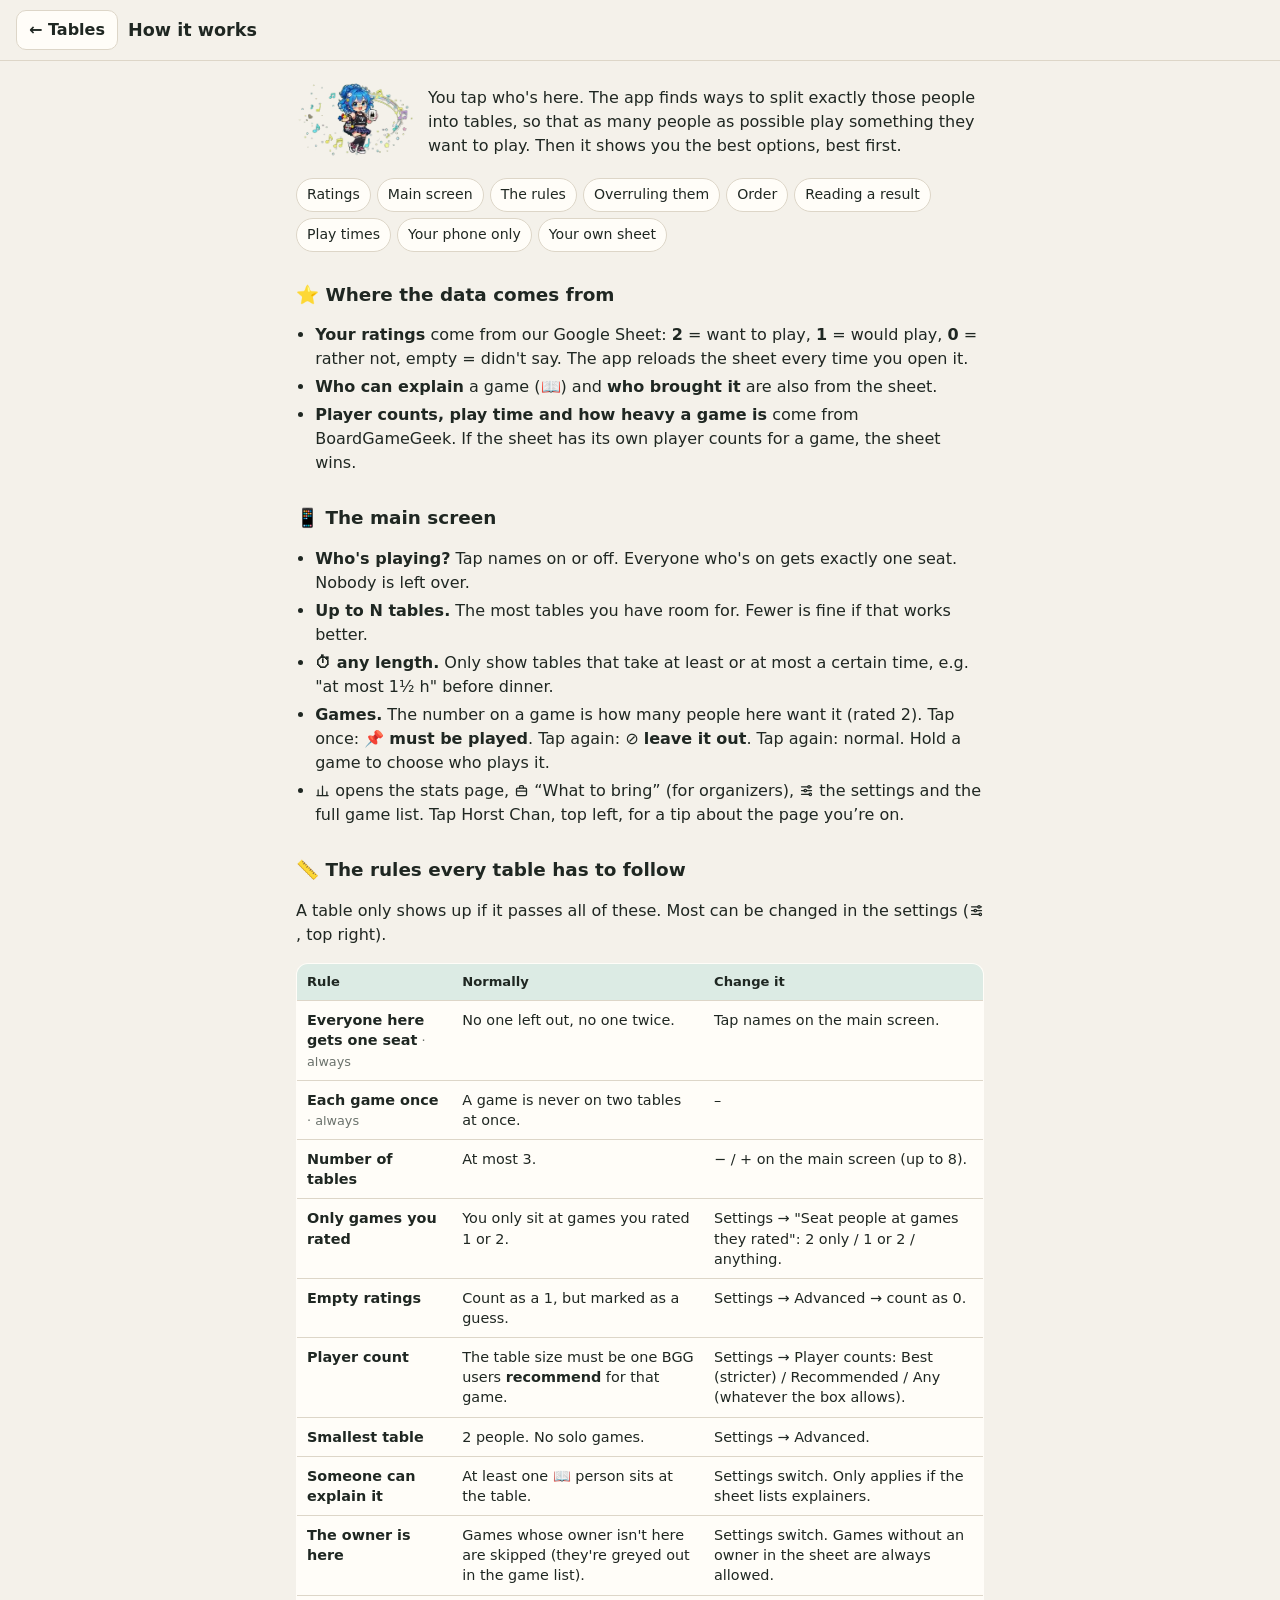
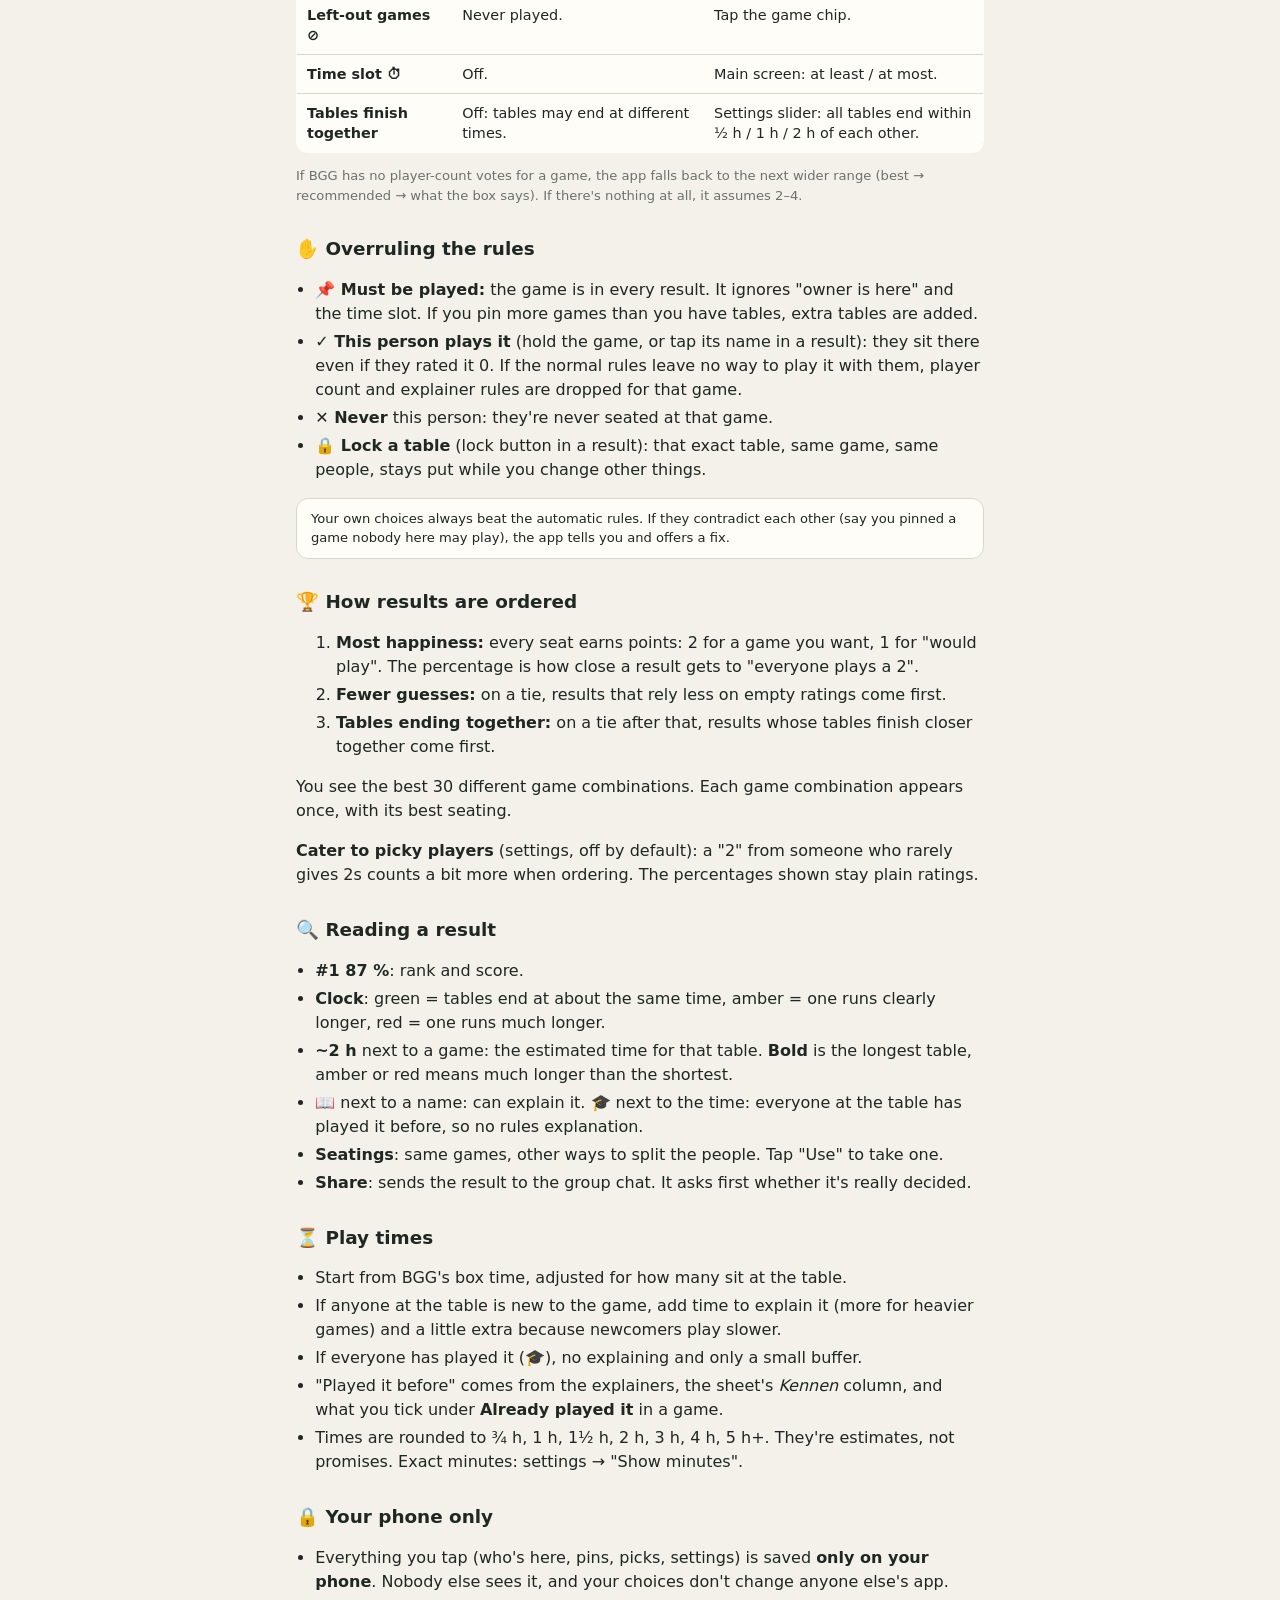
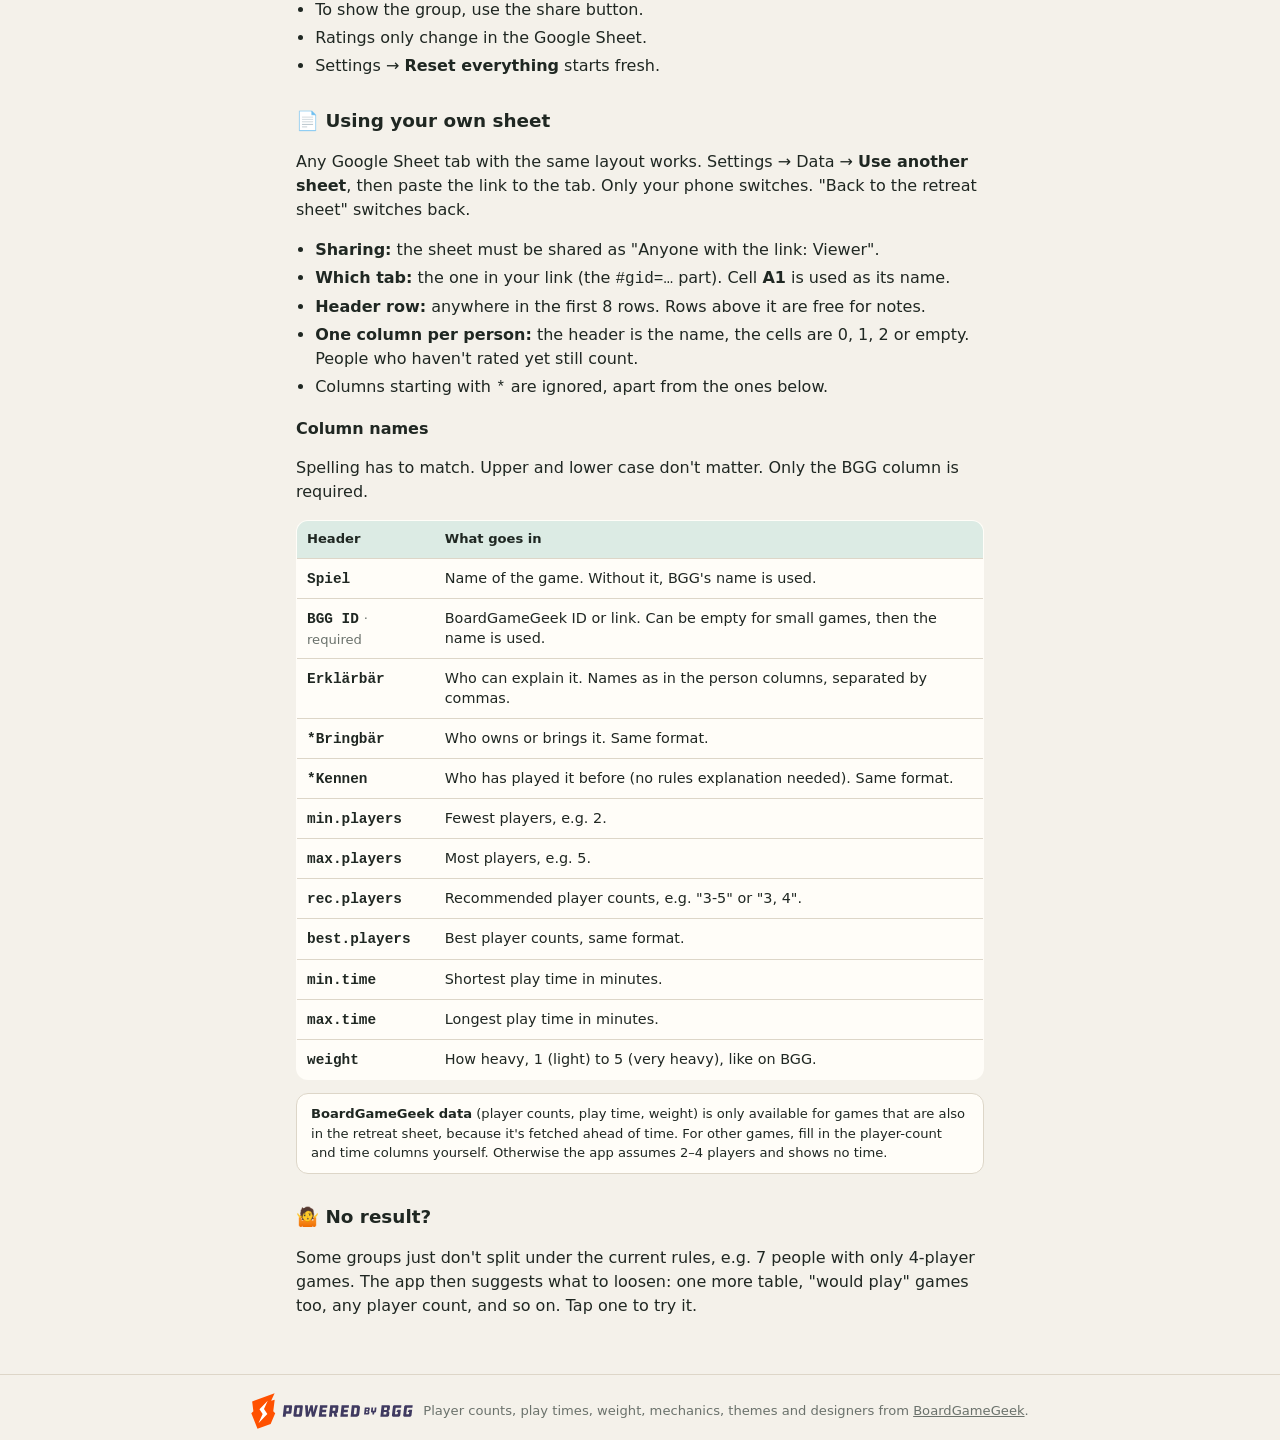
==== commit 3c46ce8e: "What to bring: settings chips link to their row in How it works (new tab, so a run isn't lost) Co-Au" ====
--- a/web/help.html
+++ b/web/help.html
@@ -24,6 +24,8 @@
   .rules td:first-child { font-weight: 600; }
   .rules .always td:first-child::after { content: ' · always'; font-weight: 400; color: var(--muted); font-size: .8rem; }
   .card-note { background: var(--card); border: 1px solid var(--line); border-radius: 12px; padding: 10px 14px; }
+  .rules tr:target { background: var(--accent-soft); }
+  #r-never:target { background: var(--accent-soft); border-radius: 6px; }
   .help a.back { display: inline-block; margin-bottom: 4px; }
   @media (max-width: 560px) { .rules thead { display: none; } .rules tr { display: block; border-top: 1px solid var(--line); padding: 8px 10px; }
     .rules tr:first-child { border-top: 0; } .rules td { display: block; border: 0; padding: 2px 0; }
@@ -70,16 +72,16 @@
     <tbody>
       <tr class="always"><td>Everyone here gets one seat</td><td data-l="Normally">No one left out, no one twice.</td><td data-l="Change it">Tap names on the main screen.</td></tr>
       <tr class="always"><td>Each game once</td><td data-l="Normally">A game is never on two tables at once.</td><td data-l="Change it">–</td></tr>
-      <tr><td>Number of tables</td><td data-l="Normally">At most 3.</td><td data-l="Change it">− / + on the main screen (up to 8).</td></tr>
-      <tr><td>Only games you rated</td><td data-l="Normally">You only sit at games you rated 1 or 2.</td><td data-l="Change it">Settings → "Seat people at games they rated": 2 only / 1 or 2 / anything.</td></tr>
-      <tr><td>Empty ratings</td><td data-l="Normally">Count as a 1, but marked as a guess.</td><td data-l="Change it">Settings → Advanced → count as 0.</td></tr>
-      <tr><td>Player count</td><td data-l="Normally">The table size must be one BGG users <b>recommend</b> for that game.</td><td data-l="Change it">Settings → Player counts: Best (stricter) / Recommended / Any (whatever the box allows).</td></tr>
-      <tr><td>Smallest table</td><td data-l="Normally">2 people. No solo games.</td><td data-l="Change it">Settings → Advanced.</td></tr>
-      <tr><td>Someone can explain it</td><td data-l="Normally">At least one 📖 person sits at the table.</td><td data-l="Change it">Settings switch. Only applies if the sheet lists explainers.</td></tr>
-      <tr><td>The owner is here</td><td data-l="Normally">Games whose owner isn't here are skipped (they're greyed out in the game list).</td><td data-l="Change it">Settings switch. Games without an owner in the sheet are always allowed.</td></tr>
-      <tr><td>Left-out games ⊘</td><td data-l="Normally">Never played.</td><td data-l="Change it">Tap the game chip.</td></tr>
-      <tr><td>Time slot ⏱</td><td data-l="Normally">Off.</td><td data-l="Change it">Main screen: at least / at most.</td></tr>
-      <tr><td>Tables finish together</td><td data-l="Normally">Off: tables may end at different times.</td><td data-l="Change it">Settings slider: all tables end within ½ h / 1 h / 2 h of each other.</td></tr>
+      <tr id="r-tables"><td>Number of tables</td><td data-l="Normally">At most 3.</td><td data-l="Change it">− / + on the main screen (up to 8).</td></tr>
+      <tr id="r-rating"><td>Only games you rated</td><td data-l="Normally">You only sit at games you rated 1 or 2.</td><td data-l="Change it">Settings → "Seat people at games they rated": 2 only / 1 or 2 / anything.</td></tr>
+      <tr id="r-blanks"><td>Empty ratings</td><td data-l="Normally">Count as a 1, but marked as a guess.</td><td data-l="Change it">Settings → Advanced → count as 0.</td></tr>
+      <tr id="r-counts"><td>Player count</td><td data-l="Normally">The table size must be one BGG users <b>recommend</b> for that game.</td><td data-l="Change it">Settings → Player counts: Best (stricter) / Recommended / Any (whatever the box allows).</td></tr>
+      <tr id="r-smallest"><td>Smallest table</td><td data-l="Normally">2 people. No solo games.</td><td data-l="Change it">Settings → Advanced.</td></tr>
+      <tr id="r-explainer"><td>Someone can explain it</td><td data-l="Normally">At least one 📖 person sits at the table.</td><td data-l="Change it">Settings switch. Only applies if the sheet lists explainers.</td></tr>
+      <tr id="r-owner"><td>The owner is here</td><td data-l="Normally">Games whose owner isn't here are skipped (they're greyed out in the game list).</td><td data-l="Change it">Settings switch. Games without an owner in the sheet are always allowed.</td></tr>
+      <tr id="r-out"><td>Left-out games ⊘</td><td data-l="Normally">Never played.</td><td data-l="Change it">Tap the game chip.</td></tr>
+      <tr id="r-slot"><td>Time slot ⏱</td><td data-l="Normally">Off.</td><td data-l="Change it">Main screen: at least / at most.</td></tr>
+      <tr id="r-gap"><td>Tables finish together</td><td data-l="Normally">Off: tables may end at different times.</td><td data-l="Change it">Settings slider: all tables end within ½ h / 1 h / 2 h of each other.</td></tr>
     </tbody>
   </table>
   <p class="muted small">If BGG has no player-count votes for a game, the app falls back to the next wider range (best → recommended → what the box says). If there's nothing at all, it assumes 2–4.</p>
@@ -88,7 +90,7 @@
   <ul>
     <li><b>📌 Must be played:</b> the game is in every result. It ignores "owner is here" and the time slot. If you pin more games than you have tables, extra tables are added.</li>
     <li><b>✓ This person plays it</b> (hold the game, or tap its name in a result): they sit there even if they rated it 0. If the normal rules leave no way to play it with them, player count and explainer rules are dropped for that game.</li>
-    <li><b>✕ Never</b> this person: they're never seated at that game.</li>
+    <li id="r-never"><b>✕ Never</b> this person: they're never seated at that game.</li>
     <li><b>🔒 Lock a table</b> (lock button in a result): that exact table, same game, same people, stays put while you change other things.</li>
   </ul>
   <p class="card-note small">Your own choices always beat the automatic rules. If they contradict each other (say you pinned a game nobody here may play), the app tells you and offers a fix.</p>
--- a/web/style.css
+++ b/web/style.css
@@ -391,6 +391,6 @@
 .br-top .br-name { min-width: 0; }
 .br-val { white-space: nowrap; flex: none; }
 .br-set { display: flex; flex-wrap: wrap; align-items: center; gap: 5px; margin: 10px 0 2px; }
-.br-chip { font-size: .76rem; padding: 2px 8px; border-radius: 999px; border: 1px solid var(--line); background: var(--card); color: var(--muted); }
+.br-chip { text-decoration: none; font-size: .76rem; padding: 2px 8px; border-radius: 999px; border: 1px solid var(--line); background: var(--card); color: var(--muted); }
 .br-chip.ch { background: var(--r1-bg); border-color: var(--r1); color: var(--r1); font-weight: 600; }
 .br-not { flex-basis: 100%; margin-top: 2px; }
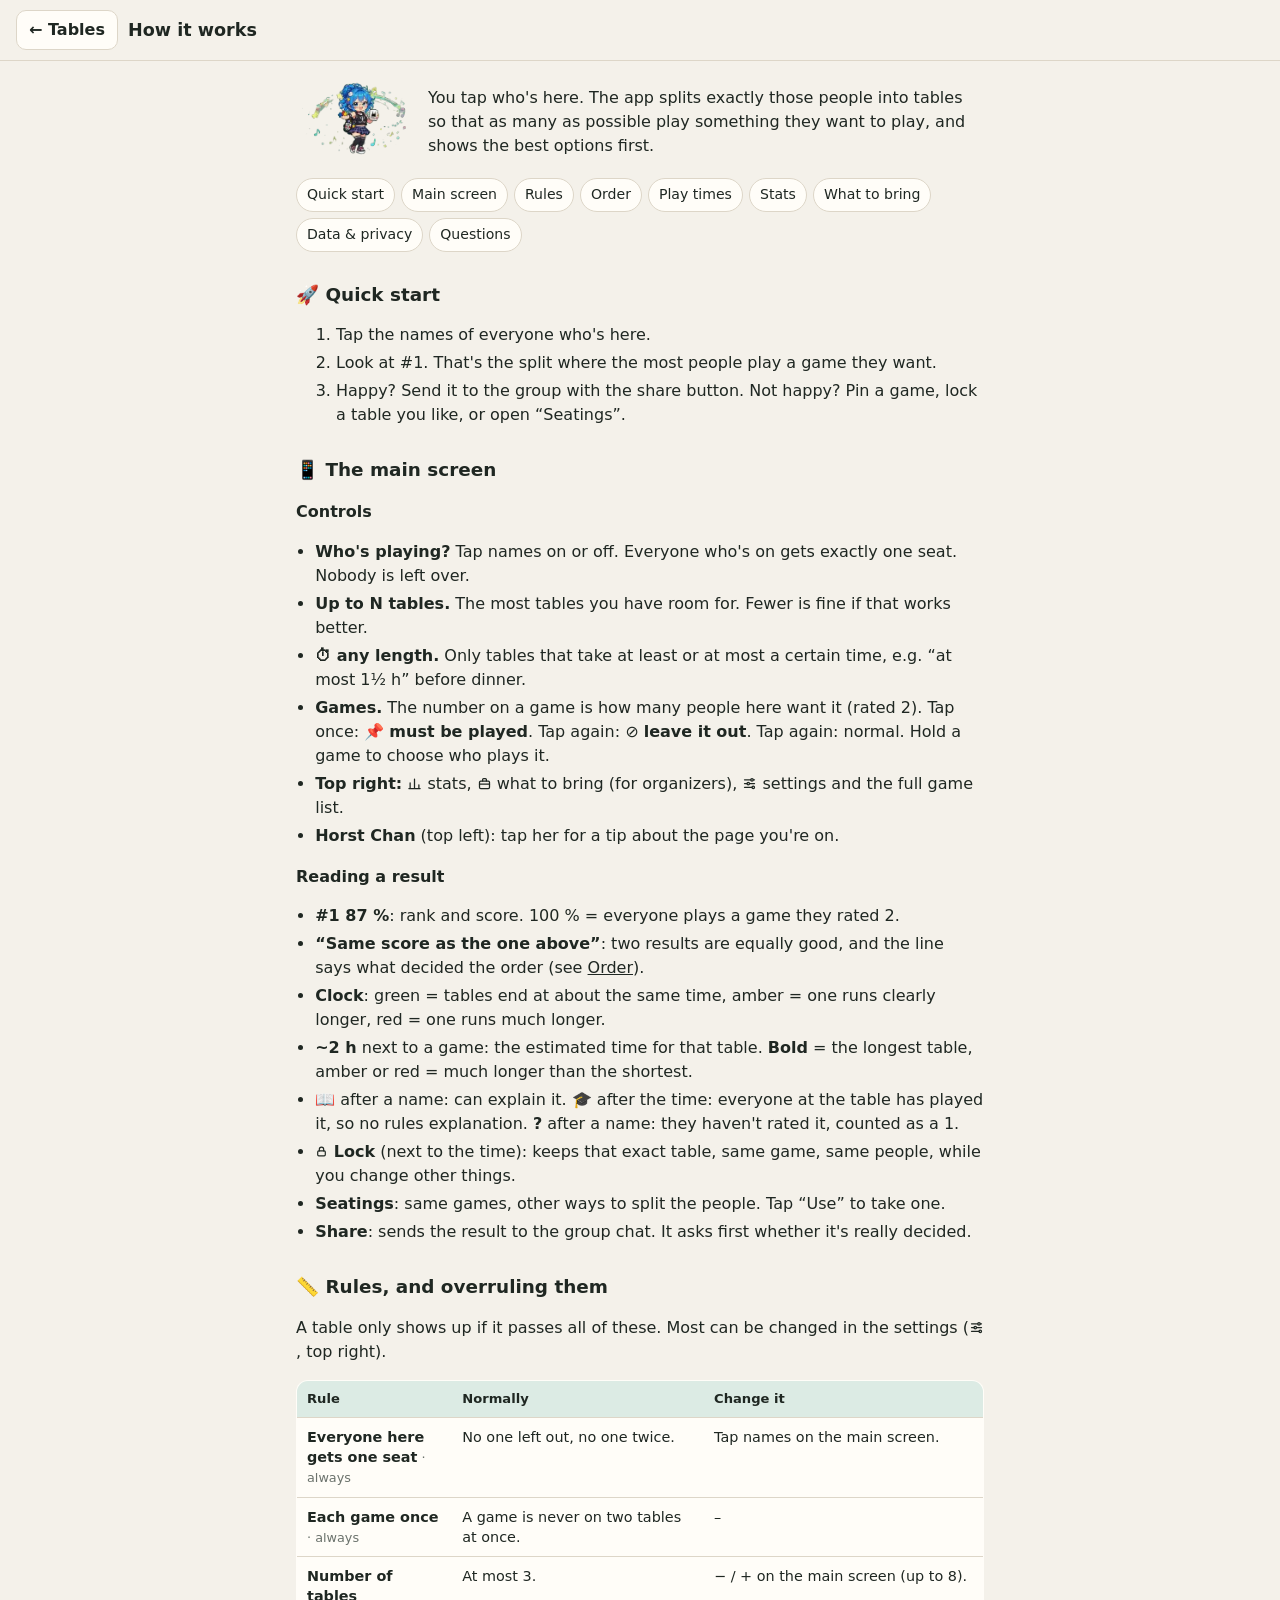
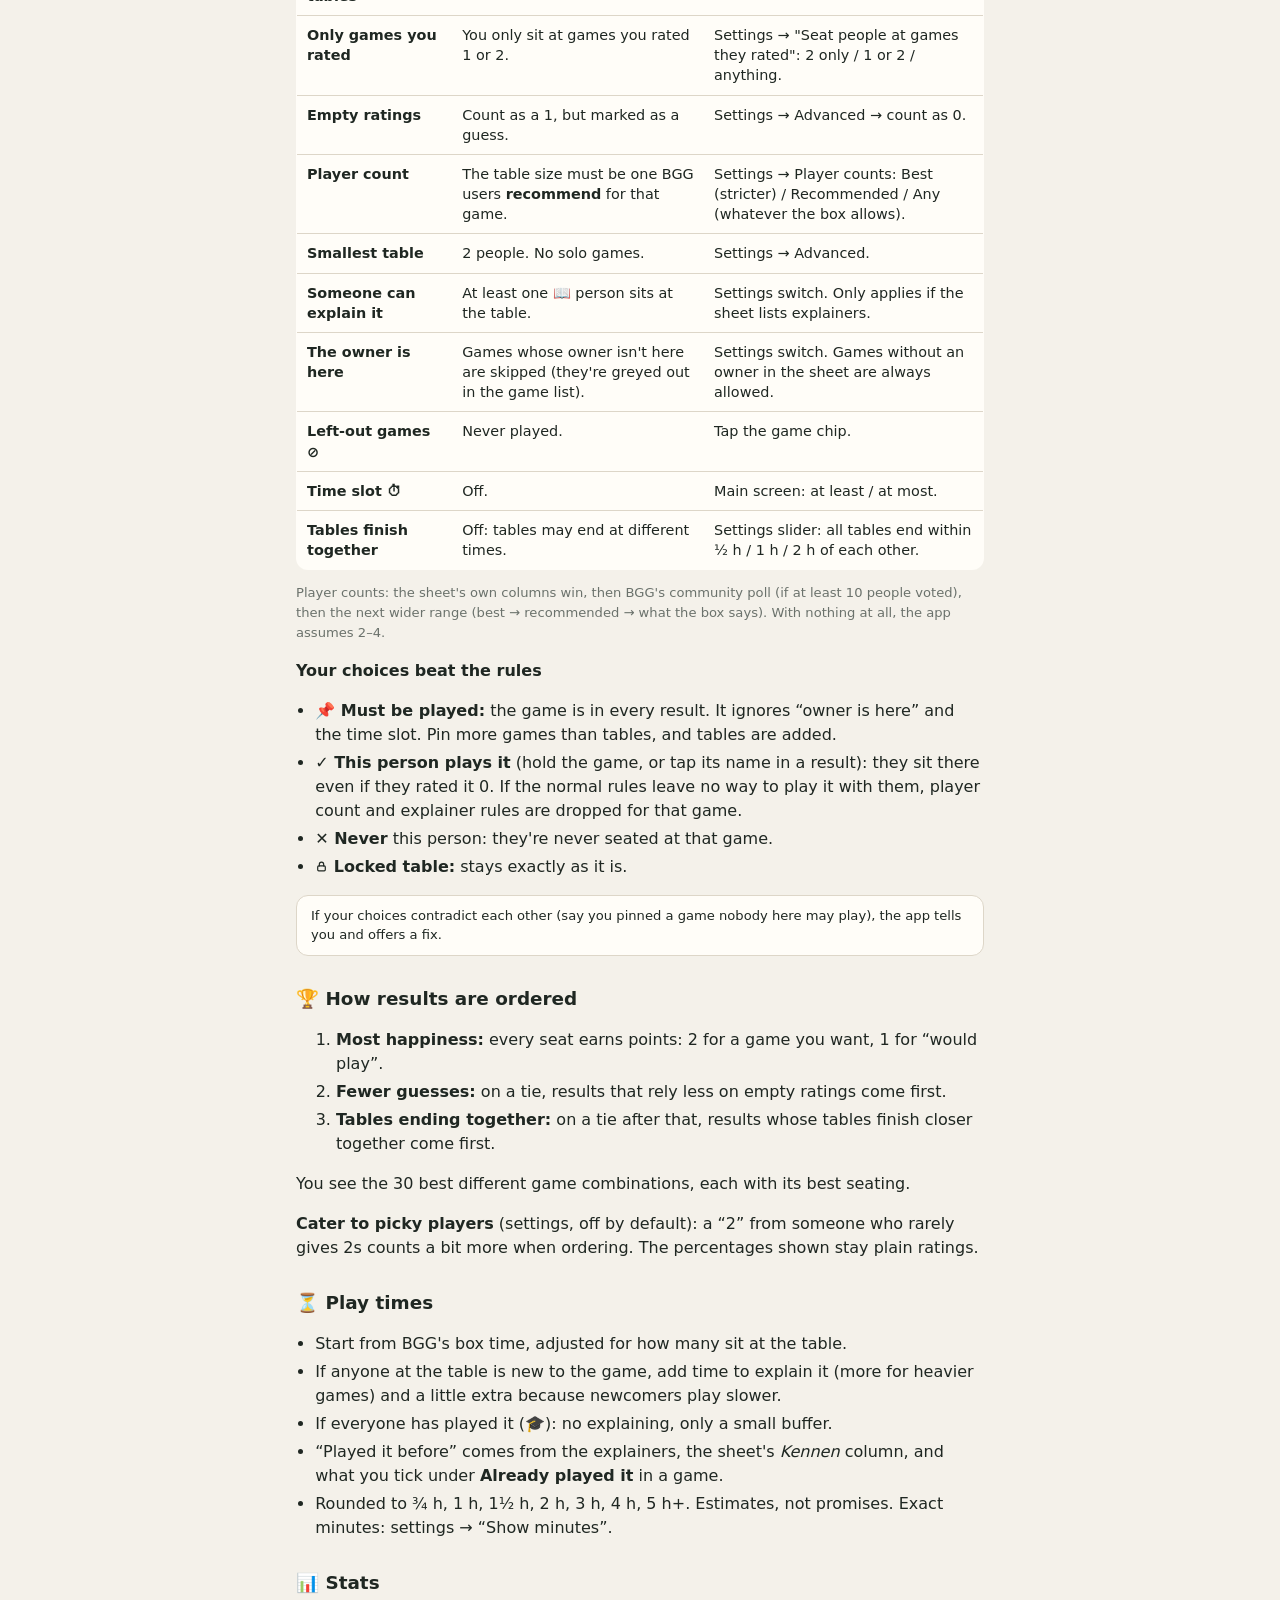
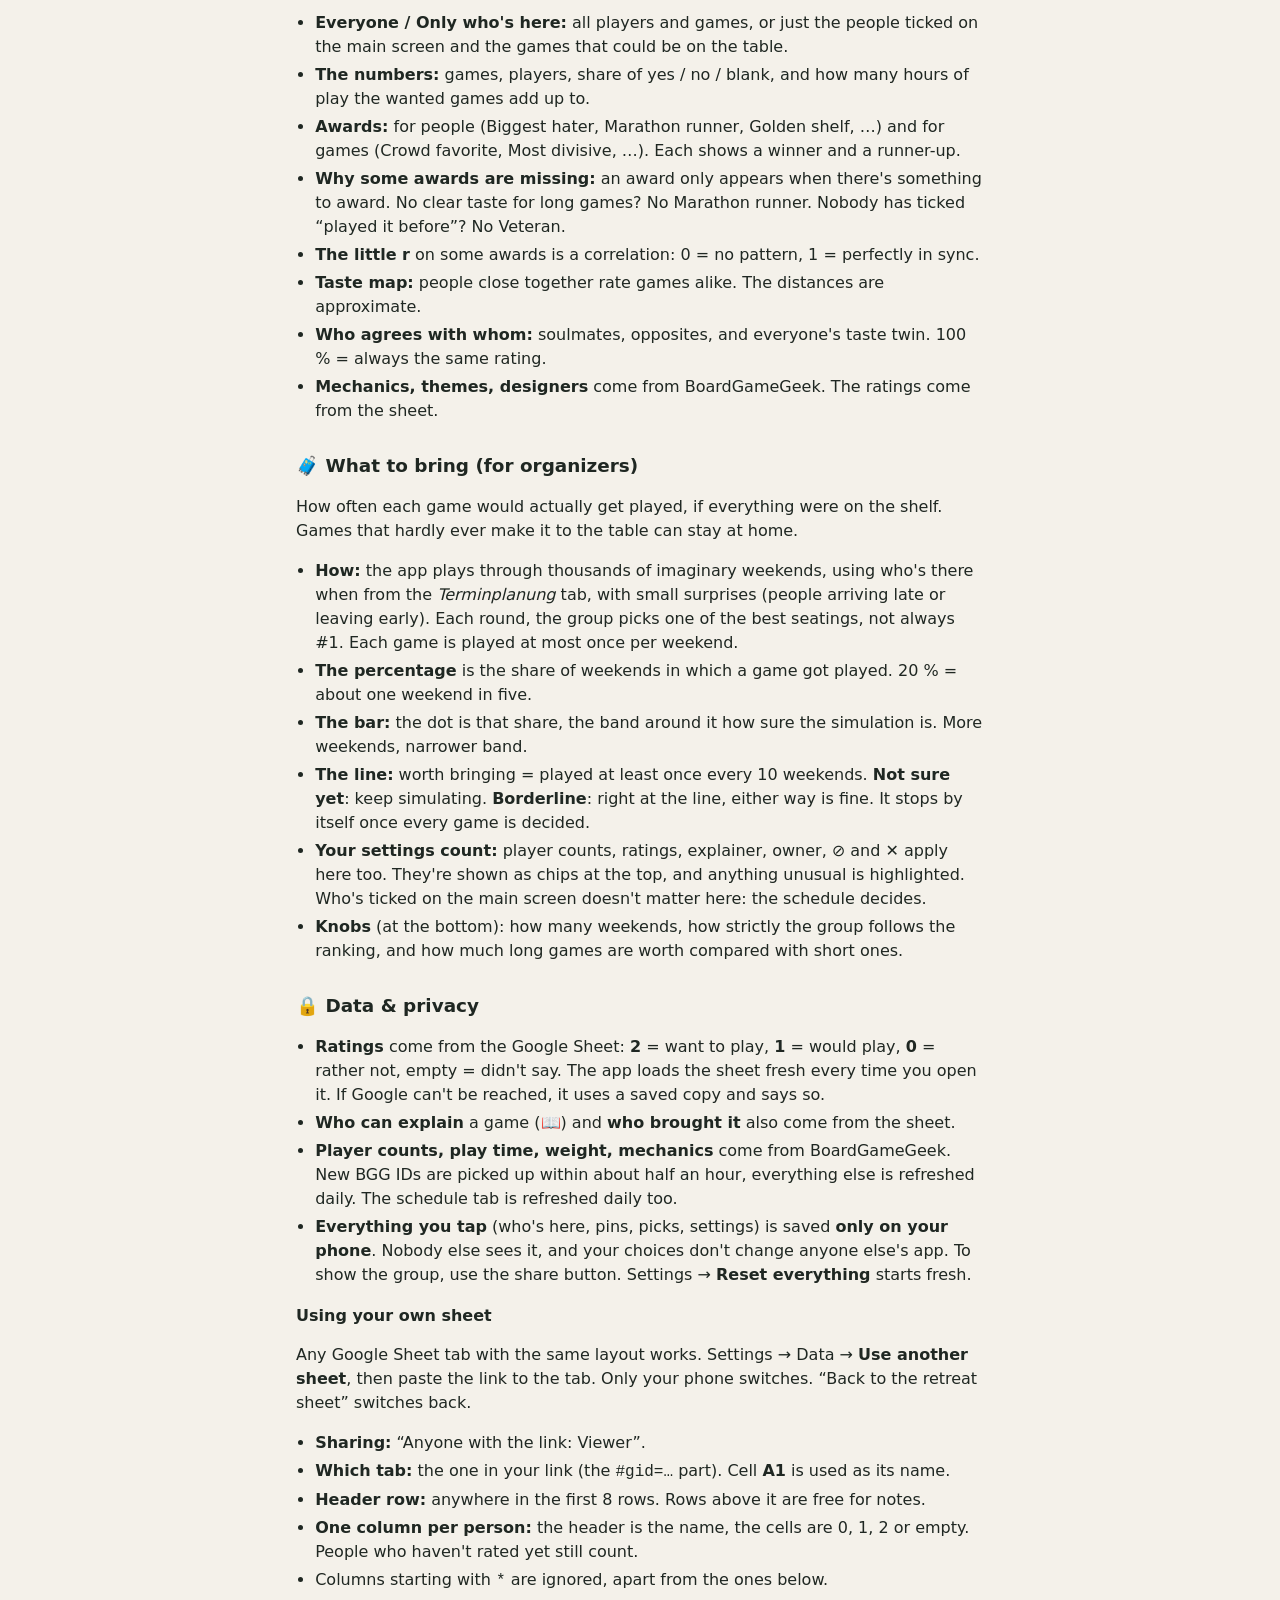
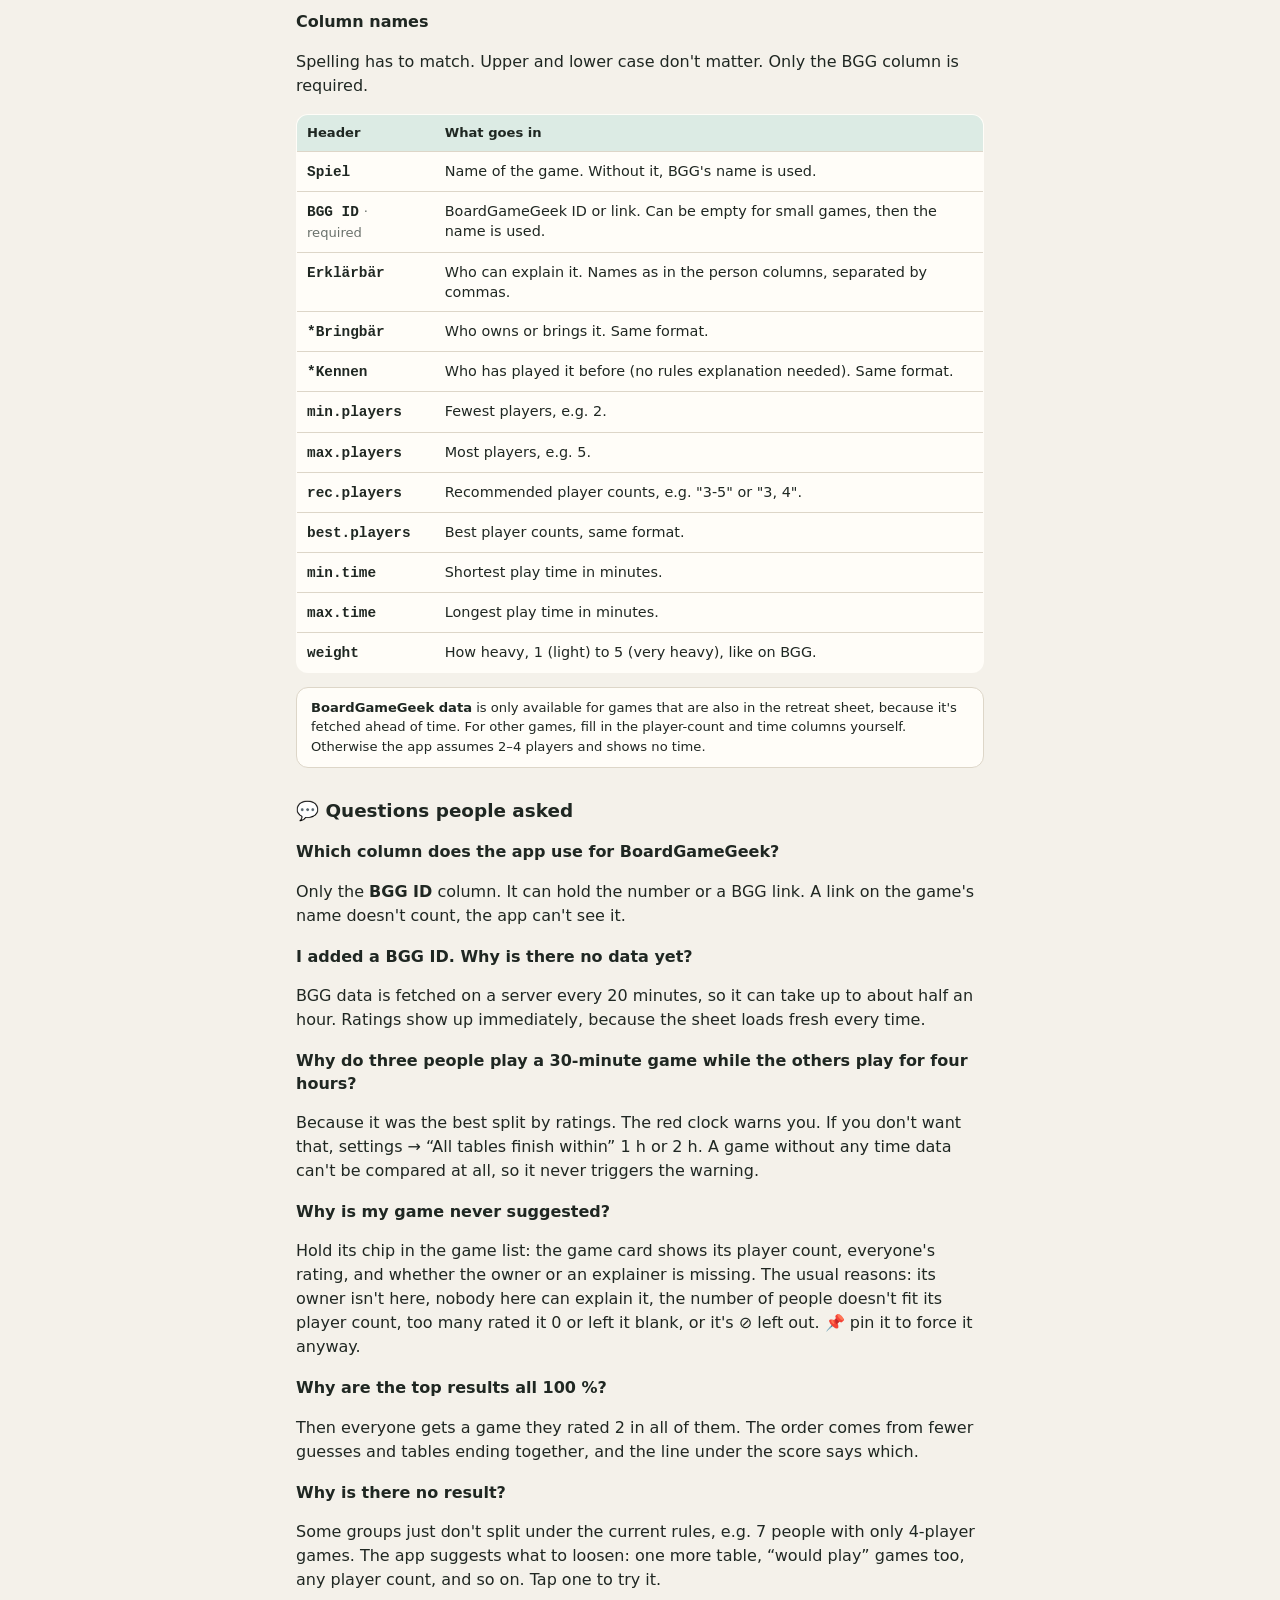
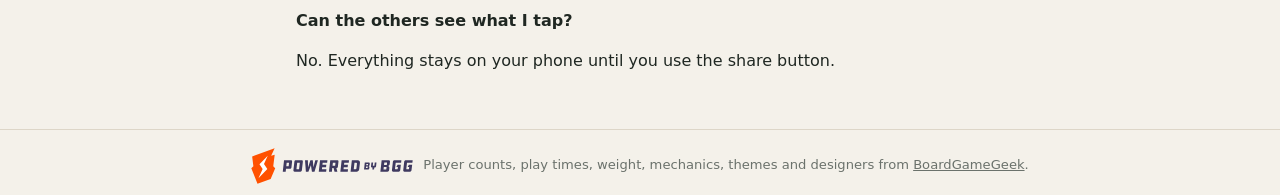
==== commit a410efc6: "How it works, restructured: quick start, main screen with reading a result, rules and overrides, ord" ====
--- a/web/help.html
+++ b/web/help.html
@@ -24,6 +24,7 @@
   .rules td:first-child { font-weight: 600; }
   .rules .always td:first-child::after { content: ' · always'; font-weight: 400; color: var(--muted); font-size: .8rem; }
   .card-note { background: var(--card); border: 1px solid var(--line); border-radius: 12px; padding: 10px 14px; }
+  [id] { scroll-margin-top: 72px; }
   .rules tr:target { background: var(--accent-soft); }
   #r-never:target { background: var(--accent-soft); border-radius: 6px; }
   .help a.back { display: inline-block; margin-bottom: 4px; }
@@ -41,31 +42,43 @@
 <main class="help">
   <div class="hero">
     <picture><source srcset="img/horst-chan-still.webp" media="(prefers-reduced-motion: reduce)"><img src="img/horst-chan.webp?v=3" alt="Horst Chan, our mascot" width="280" height="184"></picture>
-    <p>You tap who's here. The app finds ways to split exactly those people into tables, so that as many people as possible play something they want to play. Then it shows you the best options, best first.</p>
+    <p>You tap who's here. The app splits exactly those people into tables so that as many as possible play something they want to play, and shows the best options first.</p>
   </div>
   <nav class="toc">
-    <a href="#ratings">Ratings</a><a href="#screen">Main screen</a><a href="#rules">The rules</a>
-    <a href="#overrides">Overruling them</a><a href="#order">Order</a><a href="#result">Reading a result</a>
-    <a href="#time">Play times</a><a href="#privacy">Your phone only</a><a href="#own">Your own sheet</a>
+    <a href="#start">Quick start</a><a href="#screen">Main screen</a><a href="#rules">Rules</a><a href="#order">Order</a>
+    <a href="#time">Play times</a><a href="#stats">Stats</a><a href="#bring">What to bring</a><a href="#data">Data &amp; privacy</a><a href="#faq">Questions</a>
   </nav>
 
-  <h2 id="ratings">⭐ Where the data comes from</h2>
-  <ul>
-    <li><b>Your ratings</b> come from our Google Sheet: <b>2</b> = want to play, <b>1</b> = would play, <b>0</b> = rather not, empty = didn't say. The app reloads the sheet every time you open it.</li>
-    <li><b>Who can explain</b> a game (📖) and <b>who brought it</b> are also from the sheet.</li>
-    <li><b>Player counts, play time and how heavy a game is</b> come from BoardGameGeek. If the sheet has its own player counts for a game, the sheet wins.</li>
-  </ul>
+  <h2 id="start">🚀 Quick start</h2>
+  <ol>
+    <li>Tap the names of everyone who's here.</li>
+    <li>Look at #1. That's the split where the most people play a game they want.</li>
+    <li>Happy? Send it to the group with the share button. Not happy? Pin a game, lock a table you like, or open “Seatings”.</li>
+  </ol>
 
   <h2 id="screen">📱 The main screen</h2>
+  <h3>Controls</h3>
   <ul>
     <li><b>Who's playing?</b> Tap names on or off. Everyone who's on gets exactly one seat. Nobody is left over.</li>
     <li><b>Up to N tables.</b> The most tables you have room for. Fewer is fine if that works better.</li>
-    <li><b>⏱ any length.</b> Only show tables that take at least or at most a certain time, e.g. "at most 1½ h" before dinner.</li>
+    <li><b>⏱ any length.</b> Only tables that take at least or at most a certain time, e.g. “at most 1½ h” before dinner.</li>
     <li><b>Games.</b> The number on a game is how many people here want it (rated 2). Tap once: 📌 <b>must be played</b>. Tap again: ⊘ <b>leave it out</b>. Tap again: normal. Hold a game to choose who plays it.</li>
-    <li><b><svg viewBox="0 0 24 24" width="15" height="15" fill="none" stroke="currentColor" stroke-width="2" stroke-linecap="round" stroke-linejoin="round" style="vertical-align:-2px"><path d="M5 20V11M12 20V5M19 20v-6M3 20h18"/></svg></b> opens the stats page, <b><svg viewBox="0 0 24 24" width="15" height="15" fill="none" stroke="currentColor" stroke-width="2" stroke-linecap="round" stroke-linejoin="round" style="vertical-align:-2px"><rect x="4" y="8" width="16" height="12" rx="2"/><path d="M9 8V5.5A1.5 1.5 0 0 1 10.5 4h3A1.5 1.5 0 0 1 15 5.5V8M4 13h16"/></svg></b> “What to bring” (for organizers), <b><svg viewBox="0 0 24 24" width="15" height="15" fill="none" stroke="currentColor" stroke-width="2" stroke-linecap="round" style="vertical-align:-2px"><path d="M4 6h10M18 6h2M4 12h4M12 12h8M4 18h12"/><circle cx="16" cy="6" r="2"/><circle cx="10" cy="12" r="2"/><circle cx="18" cy="18" r="2"/></svg></b> the settings and the full game list. Tap Horst Chan, top left, for a tip about the page you’re on.</li>
-  </ul>
-
-  <h2 id="rules">📏 The rules every table has to follow</h2>
+    <li><b>Top right:</b> <svg viewBox="0 0 24 24" width="15" height="15" fill="none" stroke="currentColor" stroke-width="2" stroke-linecap="round" stroke-linejoin="round" style="vertical-align:-2px"><path d="M5 20V11M12 20V5M19 20v-6M3 20h18"/></svg> stats, <svg viewBox="0 0 24 24" width="15" height="15" fill="none" stroke="currentColor" stroke-width="2" stroke-linecap="round" stroke-linejoin="round" style="vertical-align:-2px"><rect x="4" y="8" width="16" height="12" rx="2"/><path d="M9 8V5.5A1.5 1.5 0 0 1 10.5 4h3A1.5 1.5 0 0 1 15 5.5V8M4 13h16"/></svg> what to bring (for organizers), <svg viewBox="0 0 24 24" width="15" height="15" fill="none" stroke="currentColor" stroke-width="2" stroke-linecap="round" style="vertical-align:-2px"><path d="M4 6h10M18 6h2M4 12h4M12 12h8M4 18h12"/><circle cx="16" cy="6" r="2"/><circle cx="10" cy="12" r="2"/><circle cx="18" cy="18" r="2"/></svg> settings and the full game list.</li>
+    <li><b>Horst Chan</b> (top left): tap her for a tip about the page you're on.</li>
+  </ul>
+  <h3 id="result">Reading a result</h3>
+  <ul>
+    <li><b>#1 87 %</b>: rank and score. 100 % = everyone plays a game they rated 2.</li>
+    <li><b>“Same score as the one above”</b>: two results are equally good, and the line says what decided the order (see <a href="#order">Order</a>).</li>
+    <li><b>Clock</b>: green = tables end at about the same time, amber = one runs clearly longer, red = one runs much longer.</li>
+    <li><b>~2 h</b> next to a game: the estimated time for that table. <b>Bold</b> = the longest table, amber or red = much longer than the shortest.</li>
+    <li><b>📖</b> after a name: can explain it. <b>🎓</b> after the time: everyone at the table has played it, so no rules explanation. <b>?</b> after a name: they haven't rated it, counted as a 1.</li>
+    <li><b><svg viewBox="0 0 24 24" width="13" height="13" fill="none" stroke="currentColor" stroke-width="2.2" stroke-linecap="round" style="vertical-align:-1px"><rect x="5" y="11" width="14" height="9" rx="2"/><path d="M8 11V8a4 4 0 0 1 8 0v3"/></svg> Lock</b> (next to the time): keeps that exact table, same game, same people, while you change other things.</li>
+    <li><b>Seatings</b>: same games, other ways to split the people. Tap “Use” to take one.</li>
+    <li><b>Share</b>: sends the result to the group chat. It asks first whether it's really decided.</li>
+  </ul>
+
+  <h2 id="rules">📏 Rules, and overruling them</h2>
   <p>A table only shows up if it passes all of these. Most can be changed in the settings (<svg viewBox="0 0 24 24" width="15" height="15" fill="none" stroke="currentColor" stroke-width="2" stroke-linecap="round" style="vertical-align:-2px"><path d="M4 6h10M18 6h2M4 12h4M12 12h8M4 18h12"/><circle cx="16" cy="6" r="2"/><circle cx="10" cy="12" r="2"/><circle cx="18" cy="18" r="2"/></svg>, top right).</p>
   <table class="rules">
     <thead><tr><th>Rule</th><th>Normally</th><th>Change it</th></tr></thead>
@@ -84,57 +97,68 @@
       <tr id="r-gap"><td>Tables finish together</td><td data-l="Normally">Off: tables may end at different times.</td><td data-l="Change it">Settings slider: all tables end within ½ h / 1 h / 2 h of each other.</td></tr>
     </tbody>
   </table>
-  <p class="muted small">If BGG has no player-count votes for a game, the app falls back to the next wider range (best → recommended → what the box says). If there's nothing at all, it assumes 2–4.</p>
-
-  <h2 id="overrides">✋ Overruling the rules</h2>
-  <ul>
-    <li><b>📌 Must be played:</b> the game is in every result. It ignores "owner is here" and the time slot. If you pin more games than you have tables, extra tables are added.</li>
+  <p class="muted small">Player counts: the sheet's own columns win, then BGG's community poll (if at least 10 people voted), then the next wider range (best → recommended → what the box says). With nothing at all, the app assumes 2–4.</p>
+  <h3 id="overrides">Your choices beat the rules</h3>
+  <ul>
+    <li><b>📌 Must be played:</b> the game is in every result. It ignores “owner is here” and the time slot. Pin more games than tables, and tables are added.</li>
     <li><b>✓ This person plays it</b> (hold the game, or tap its name in a result): they sit there even if they rated it 0. If the normal rules leave no way to play it with them, player count and explainer rules are dropped for that game.</li>
     <li id="r-never"><b>✕ Never</b> this person: they're never seated at that game.</li>
-    <li><b>🔒 Lock a table</b> (lock button in a result): that exact table, same game, same people, stays put while you change other things.</li>
-  </ul>
-  <p class="card-note small">Your own choices always beat the automatic rules. If they contradict each other (say you pinned a game nobody here may play), the app tells you and offers a fix.</p>
+    <li><b><svg viewBox="0 0 24 24" width="13" height="13" fill="none" stroke="currentColor" stroke-width="2.2" stroke-linecap="round" style="vertical-align:-1px"><rect x="5" y="11" width="14" height="9" rx="2"/><path d="M8 11V8a4 4 0 0 1 8 0v3"/></svg> Locked table:</b> stays exactly as it is.</li>
+  </ul>
+  <p class="card-note small">If your choices contradict each other (say you pinned a game nobody here may play), the app tells you and offers a fix.</p>
 
   <h2 id="order">🏆 How results are ordered</h2>
   <ol>
-    <li><b>Most happiness:</b> every seat earns points: 2 for a game you want, 1 for "would play". The percentage is how close a result gets to "everyone plays a 2".</li>
+    <li><b>Most happiness:</b> every seat earns points: 2 for a game you want, 1 for “would play”.</li>
     <li><b>Fewer guesses:</b> on a tie, results that rely less on empty ratings come first.</li>
     <li><b>Tables ending together:</b> on a tie after that, results whose tables finish closer together come first.</li>
   </ol>
-  <p>You see the best 30 different game combinations. Each game combination appears once, with its best seating.</p>
-  <p><b>Cater to picky players</b> (settings, off by default): a "2" from someone who rarely gives 2s counts a bit more when ordering. The percentages shown stay plain ratings.</p>
-
-  <h2 id="result">🔍 Reading a result</h2>
-  <ul>
-    <li><b>#1 87 %</b>: rank and score.</li>
-    <li><b>Clock</b>: green = tables end at about the same time, amber = one runs clearly longer, red = one runs much longer.</li>
-    <li><b>~2 h</b> next to a game: the estimated time for that table. <b>Bold</b> is the longest table, amber or red means much longer than the shortest.</li>
-    <li><b>📖</b> next to a name: can explain it. <b>🎓</b> next to the time: everyone at the table has played it before, so no rules explanation.</li>
-    <li><b>Seatings</b>: same games, other ways to split the people. Tap "Use" to take one.</li>
-    <li><b>Share</b>: sends the result to the group chat. It asks first whether it's really decided.</li>
-  </ul>
+  <p>You see the 30 best different game combinations, each with its best seating.</p>
+  <p><b>Cater to picky players</b> (settings, off by default): a “2” from someone who rarely gives 2s counts a bit more when ordering. The percentages shown stay plain ratings.</p>
 
   <h2 id="time">⏳ Play times</h2>
   <ul>
     <li>Start from BGG's box time, adjusted for how many sit at the table.</li>
     <li>If anyone at the table is new to the game, add time to explain it (more for heavier games) and a little extra because newcomers play slower.</li>
-    <li>If everyone has played it (🎓), no explaining and only a small buffer.</li>
-    <li>"Played it before" comes from the explainers, the sheet's <i>Kennen</i> column, and what you tick under <b>Already played it</b> in a game.</li>
-    <li>Times are rounded to ¾ h, 1 h, 1½ h, 2 h, 3 h, 4 h, 5 h+. They're estimates, not promises. Exact minutes: settings → "Show minutes".</li>
-  </ul>
-
-  <h2 id="privacy">🔒 Your phone only</h2>
-  <ul>
-    <li>Everything you tap (who's here, pins, picks, settings) is saved <b>only on your phone</b>. Nobody else sees it, and your choices don't change anyone else's app.</li>
-    <li>To show the group, use the share button.</li>
-    <li>Ratings only change in the Google Sheet.</li>
-    <li>Settings → <b>Reset everything</b> starts fresh.</li>
-  </ul>
-
-  <h2 id="own">📄 Using your own sheet</h2>
-  <p>Any Google Sheet tab with the same layout works. Settings → Data → <b>Use another sheet</b>, then paste the link to the tab. Only your phone switches. "Back to the retreat sheet" switches back.</p>
-  <ul>
-    <li><b>Sharing:</b> the sheet must be shared as "Anyone with the link: Viewer".</li>
+    <li>If everyone has played it (🎓): no explaining, only a small buffer.</li>
+    <li>“Played it before” comes from the explainers, the sheet's <i>Kennen</i> column, and what you tick under <b>Already played it</b> in a game.</li>
+    <li>Rounded to ¾ h, 1 h, 1½ h, 2 h, 3 h, 4 h, 5 h+. Estimates, not promises. Exact minutes: settings → “Show minutes”.</li>
+  </ul>
+
+  <h2 id="stats">📊 Stats</h2>
+  <ul>
+    <li><b>Everyone / Only who's here:</b> all players and games, or just the people ticked on the main screen and the games that could be on the table.</li>
+    <li><b>The numbers:</b> games, players, share of yes / no / blank, and how many hours of play the wanted games add up to.</li>
+    <li><b>Awards:</b> for people (Biggest hater, Marathon runner, Golden shelf, …) and for games (Crowd favorite, Most divisive, …). Each shows a winner and a runner-up.</li>
+    <li><b>Why some awards are missing:</b> an award only appears when there's something to award. No clear taste for long games? No Marathon runner. Nobody has ticked “played it before”? No Veteran.</li>
+    <li><b>The little r</b> on some awards is a correlation: 0 = no pattern, 1 = perfectly in sync.</li>
+    <li><b>Taste map:</b> people close together rate games alike. The distances are approximate.</li>
+    <li><b>Who agrees with whom:</b> soulmates, opposites, and everyone's taste twin. 100 % = always the same rating.</li>
+    <li><b>Mechanics, themes, designers</b> come from BoardGameGeek. The ratings come from the sheet.</li>
+  </ul>
+
+  <h2 id="bring">🧳 What to bring (for organizers)</h2>
+  <p>How often each game would actually get played, if everything were on the shelf. Games that hardly ever make it to the table can stay at home.</p>
+  <ul>
+    <li><b>How:</b> the app plays through thousands of imaginary weekends, using who's there when from the <i>Terminplanung</i> tab, with small surprises (people arriving late or leaving early). Each round, the group picks one of the best seatings, not always #1. Each game is played at most once per weekend.</li>
+    <li><b>The percentage</b> is the share of weekends in which a game got played. 20 % = about one weekend in five.</li>
+    <li><b>The bar:</b> the dot is that share, the band around it how sure the simulation is. More weekends, narrower band.</li>
+    <li><b>The line:</b> worth bringing = played at least once every 10 weekends. <b>Not sure yet</b>: keep simulating. <b>Borderline</b>: right at the line, either way is fine. It stops by itself once every game is decided.</li>
+    <li><b>Your settings count:</b> player counts, ratings, explainer, owner, ⊘ and ✕ apply here too. They're shown as chips at the top, and anything unusual is highlighted. Who's ticked on the main screen doesn't matter here: the schedule decides.</li>
+    <li><b>Knobs</b> (at the bottom): how many weekends, how strictly the group follows the ranking, and how much long games are worth compared with short ones.</li>
+  </ul>
+
+  <h2 id="data">🔒 Data &amp; privacy</h2>
+  <ul>
+    <li><b>Ratings</b> come from the Google Sheet: <b>2</b> = want to play, <b>1</b> = would play, <b>0</b> = rather not, empty = didn't say. The app loads the sheet fresh every time you open it. If Google can't be reached, it uses a saved copy and says so.</li>
+    <li><b>Who can explain</b> a game (📖) and <b>who brought it</b> also come from the sheet.</li>
+    <li><b>Player counts, play time, weight, mechanics</b> come from BoardGameGeek. New BGG IDs are picked up within about half an hour, everything else is refreshed daily. The schedule tab is refreshed daily too.</li>
+    <li><b>Everything you tap</b> (who's here, pins, picks, settings) is saved <b>only on your phone</b>. Nobody else sees it, and your choices don't change anyone else's app. To show the group, use the share button. Settings → <b>Reset everything</b> starts fresh.</li>
+  </ul>
+  <h3 id="own">Using your own sheet</h3>
+  <p>Any Google Sheet tab with the same layout works. Settings → Data → <b>Use another sheet</b>, then paste the link to the tab. Only your phone switches. “Back to the retreat sheet” switches back.</p>
+  <ul>
+    <li><b>Sharing:</b> “Anyone with the link: Viewer”.</li>
     <li><b>Which tab:</b> the one in your link (the <code>#gid=…</code> part). Cell <b>A1</b> is used as its name.</li>
     <li><b>Header row:</b> anywhere in the first 8 rows. Rows above it are free for notes.</li>
     <li><b>One column per person:</b> the header is the name, the cells are 0, 1, 2 or empty. People who haven't rated yet still count.</li>
@@ -146,10 +170,23 @@
     <thead><tr><th>Header</th><th>What goes in</th></tr></thead>
     <tbody><tr><td colspan="2" class="muted">Loading…</td></tr></tbody>
   </table>
-  <p class="card-note small"><b>BoardGameGeek data</b> (player counts, play time, weight) is only available for games that are also in the retreat sheet, because it's fetched ahead of time. For other games, fill in the player-count and time columns yourself. Otherwise the app assumes 2–4 players and shows no time.</p>
-
-  <h2>🤷 No result?</h2>
-  <p>Some groups just don't split under the current rules, e.g. 7 people with only 4-player games. The app then suggests what to loosen: one more table, "would play" games too, any player count, and so on. Tap one to try it.</p>
+  <p class="card-note small"><b>BoardGameGeek data</b> is only available for games that are also in the retreat sheet, because it's fetched ahead of time. For other games, fill in the player-count and time columns yourself. Otherwise the app assumes 2–4 players and shows no time.</p>
+
+  <h2 id="faq">💬 Questions people asked</h2>
+  <h3>Which column does the app use for BoardGameGeek?</h3>
+  <p>Only the <b>BGG ID</b> column. It can hold the number or a BGG link. A link on the game's name doesn't count, the app can't see it.</p>
+  <h3>I added a BGG ID. Why is there no data yet?</h3>
+  <p>BGG data is fetched on a server every 20 minutes, so it can take up to about half an hour. Ratings show up immediately, because the sheet loads fresh every time.</p>
+  <h3>Why do three people play a 30-minute game while the others play for four hours?</h3>
+  <p>Because it was the best split by ratings. The red clock warns you. If you don't want that, settings → “All tables finish within” 1 h or 2 h. A game without any time data can't be compared at all, so it never triggers the warning.</p>
+  <h3>Why is my game never suggested?</h3>
+  <p>Hold its chip in the game list: the game card shows its player count, everyone's rating, and whether the owner or an explainer is missing. The usual reasons: its owner isn't here, nobody here can explain it, the number of people doesn't fit its player count, too many rated it 0 or left it blank, or it's ⊘ left out. 📌 pin it to force it anyway.</p>
+  <h3>Why are the top results all 100 %?</h3>
+  <p>Then everyone gets a game they rated 2 in all of them. The order comes from fewer guesses and tables ending together, and the line under the score says which.</p>
+  <h3>Why is there no result?</h3>
+  <p>Some groups just don't split under the current rules, e.g. 7 people with only 4-player games. The app suggests what to loosen: one more table, “would play” games too, any player count, and so on. Tap one to try it.</p>
+  <h3>Can the others see what I tap?</h3>
+  <p>No. Everything stays on your phone until you use the share button.</p>
 </main>
 
 <footer class="foot">
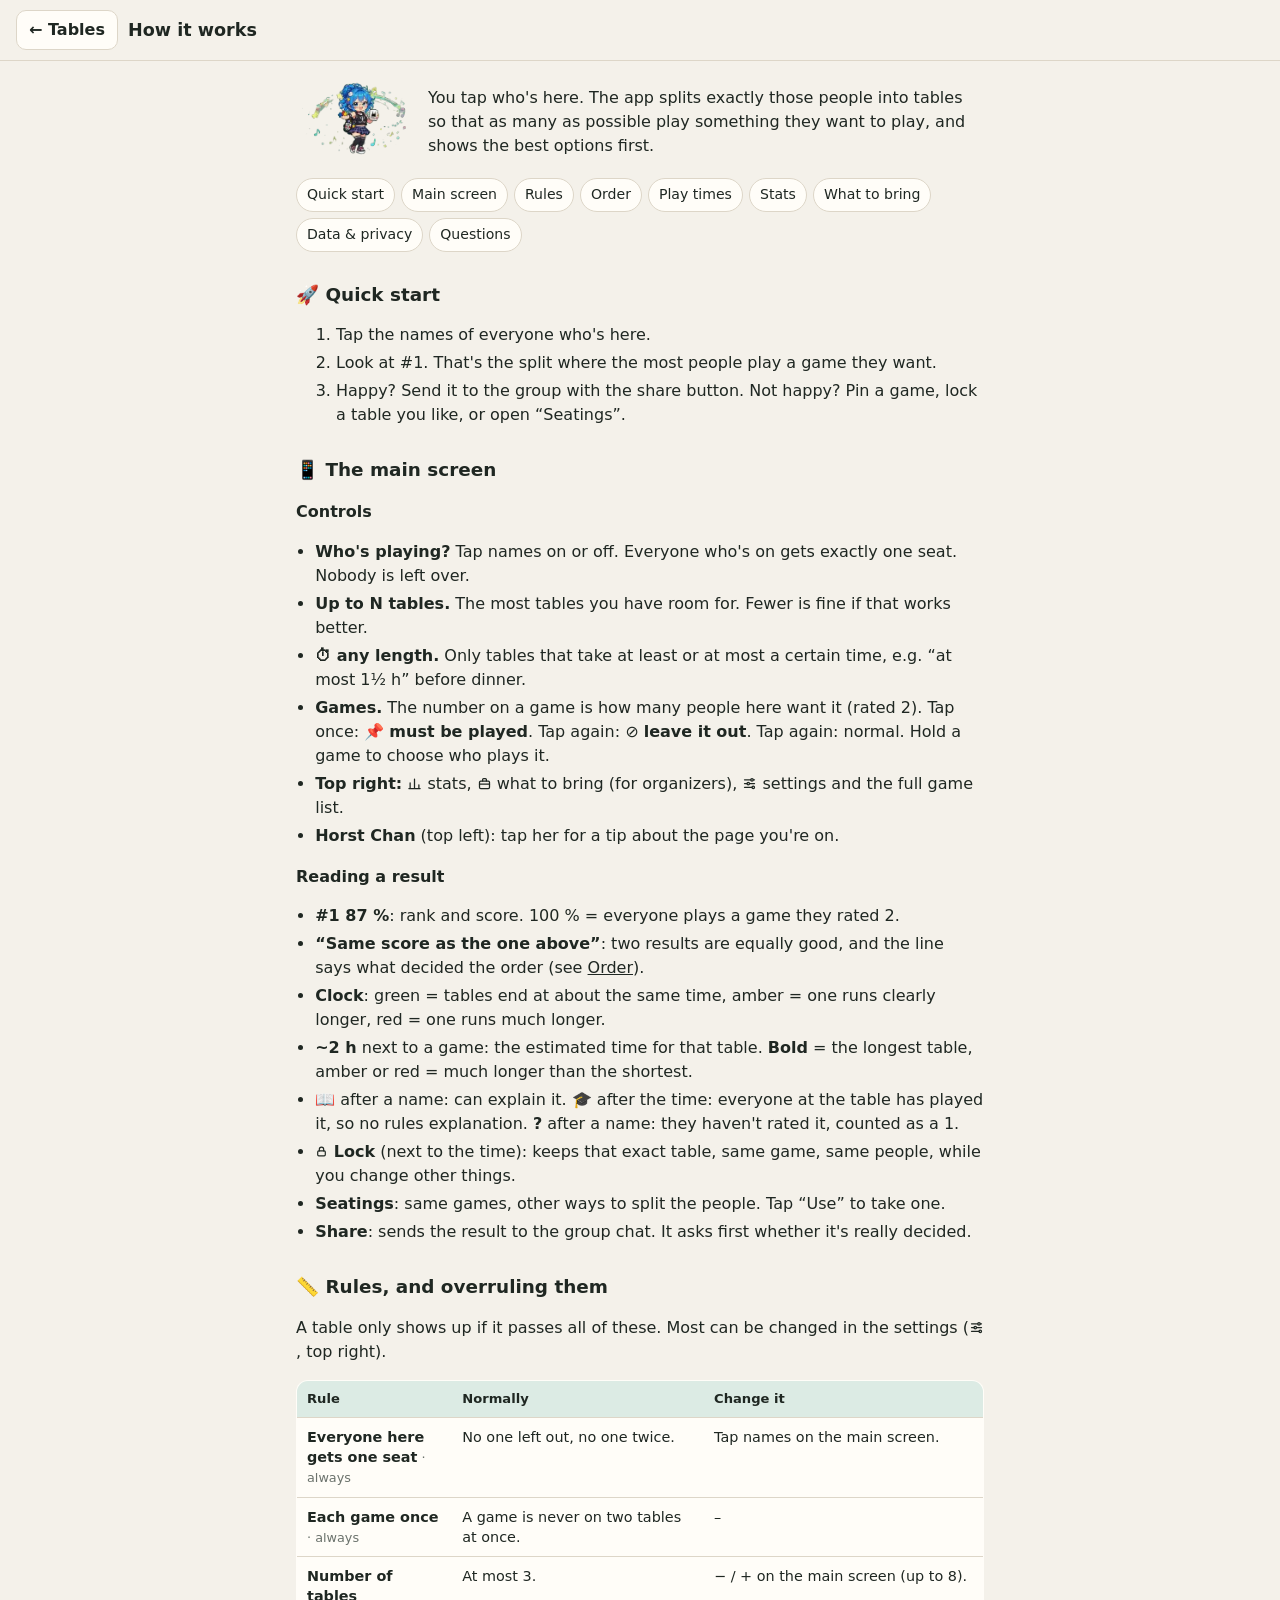
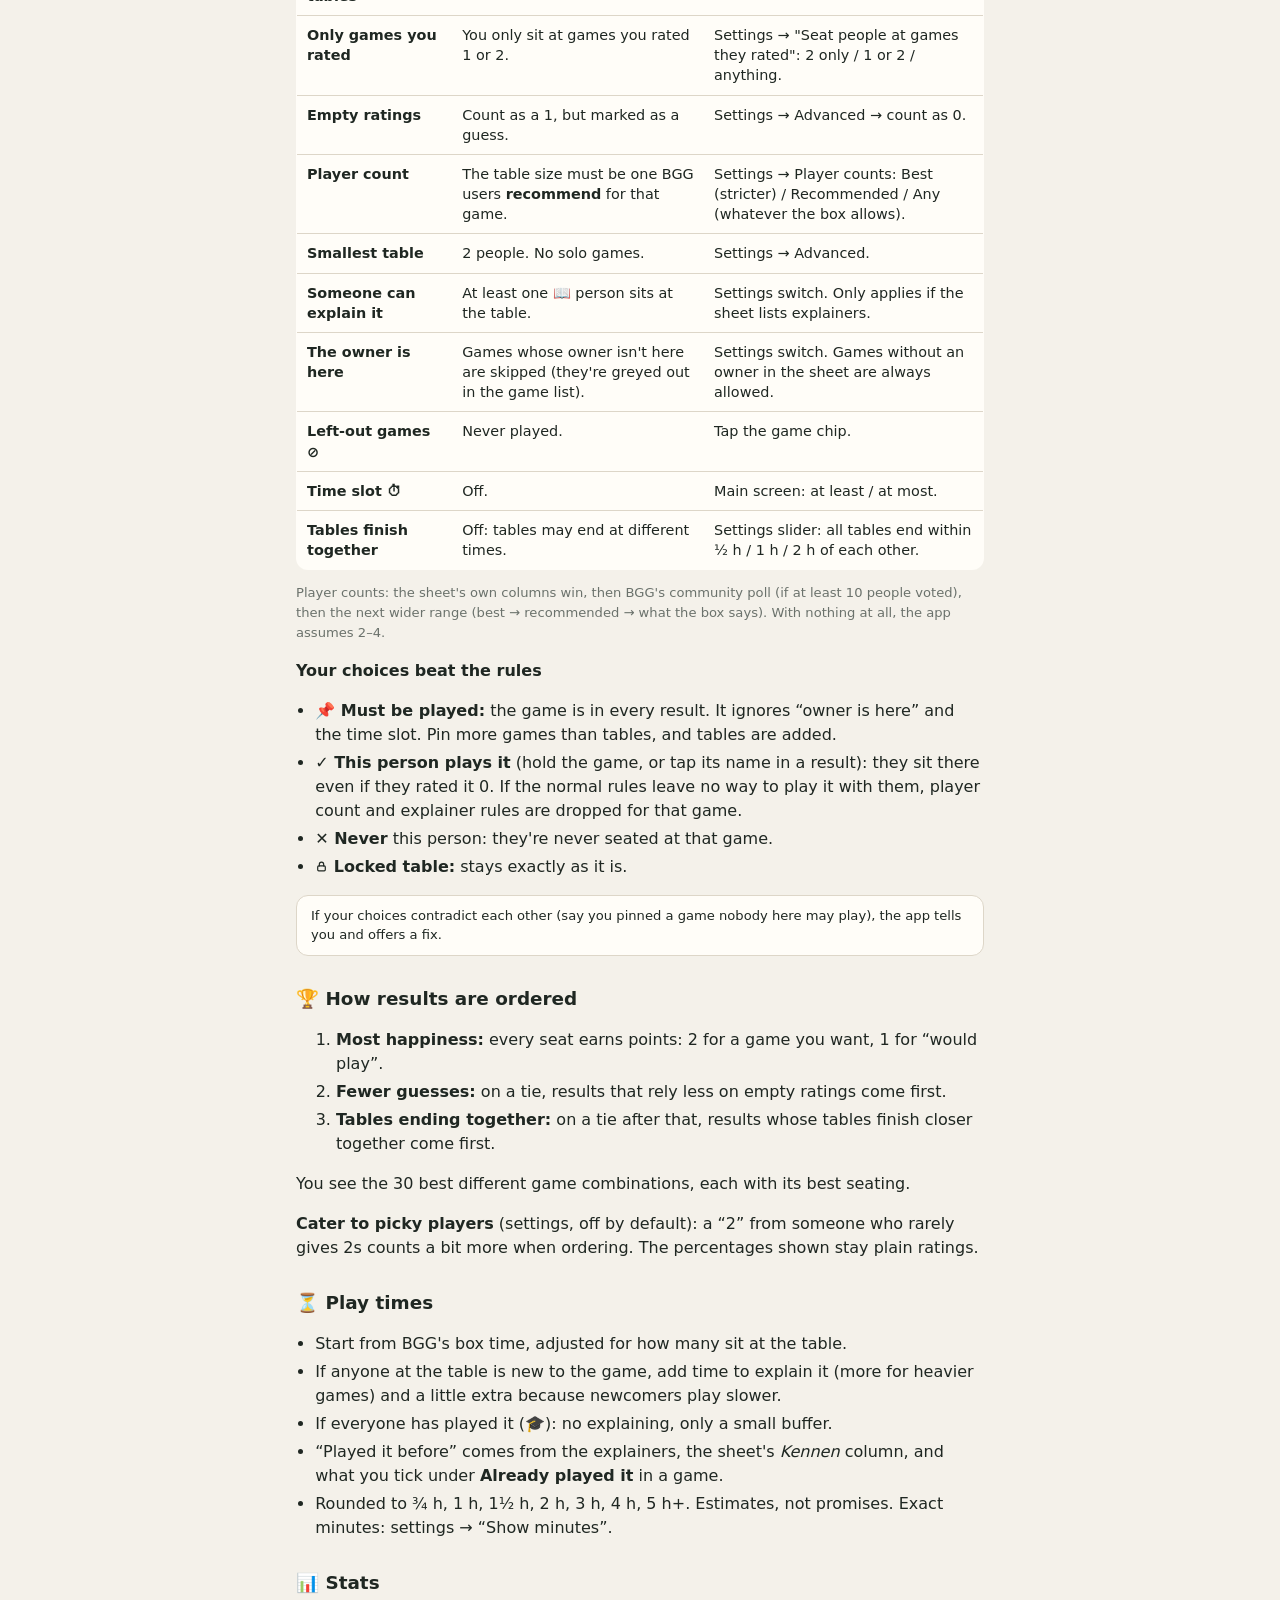
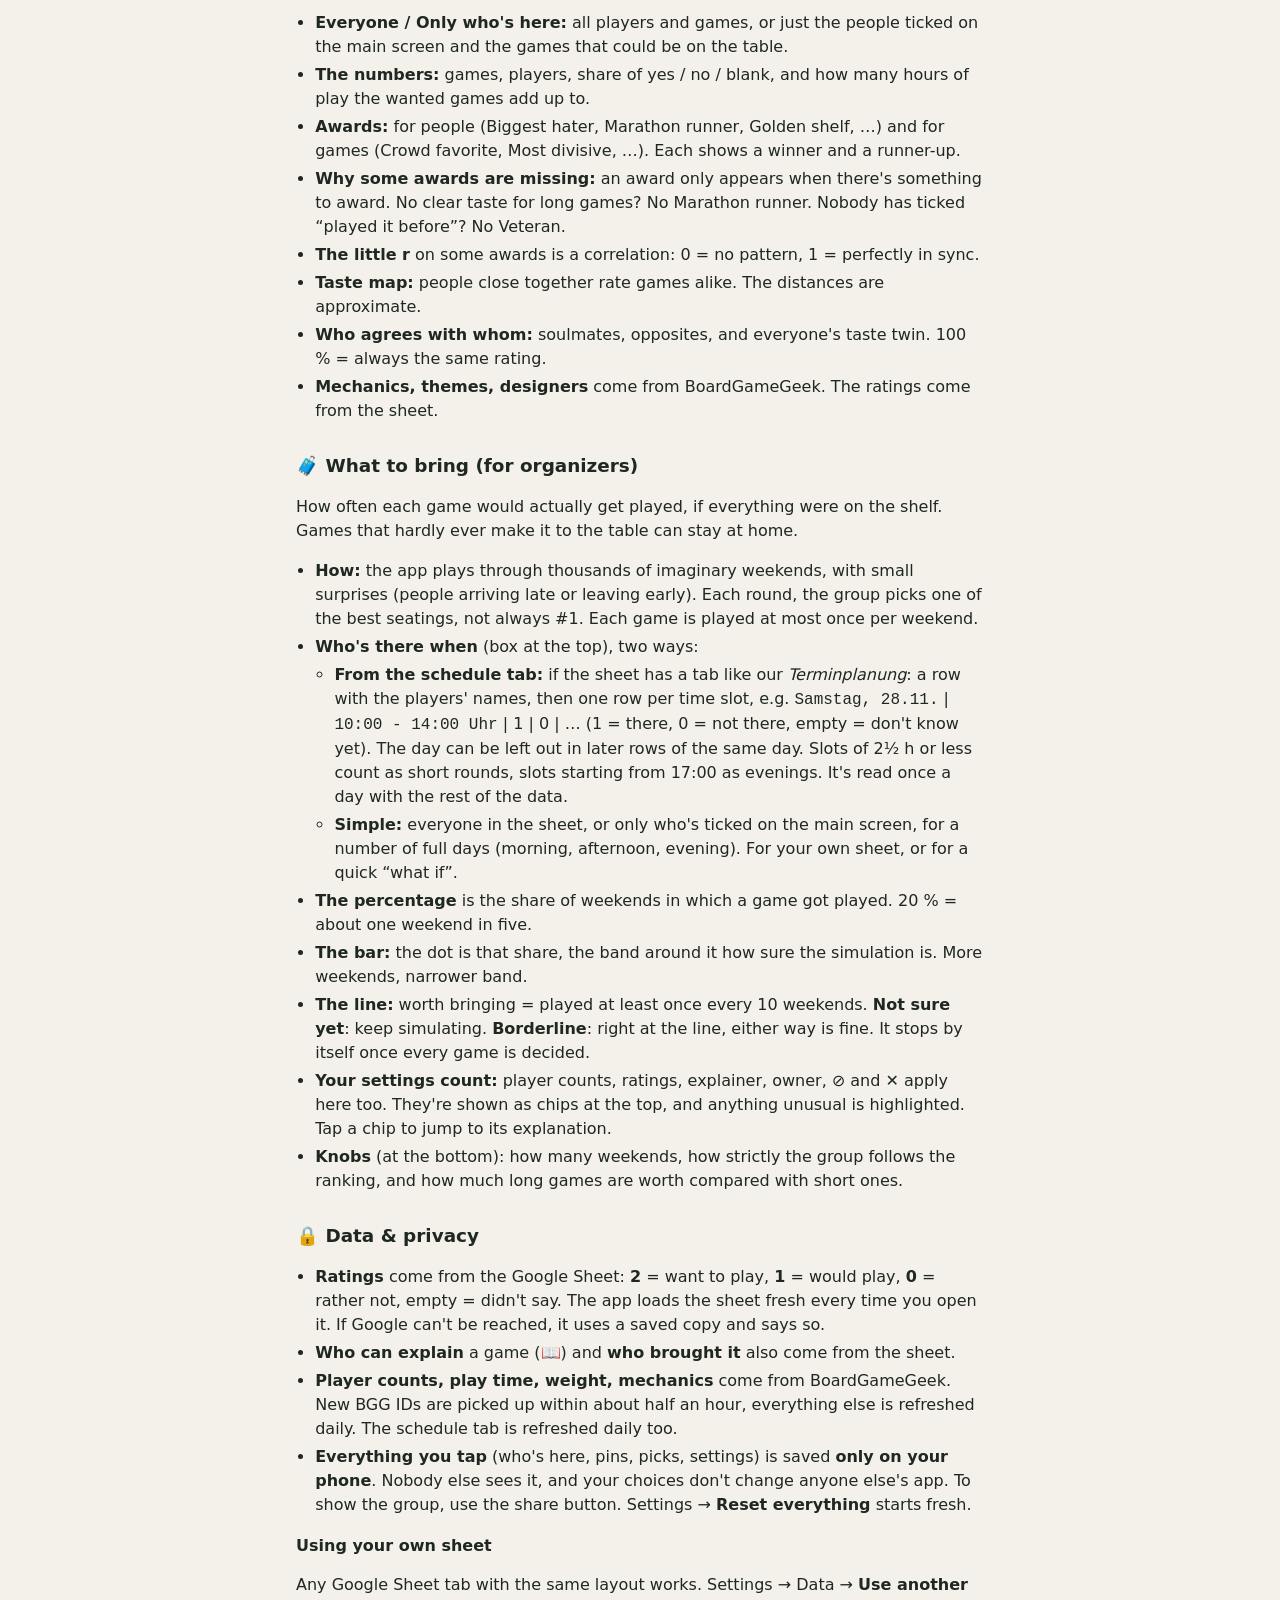
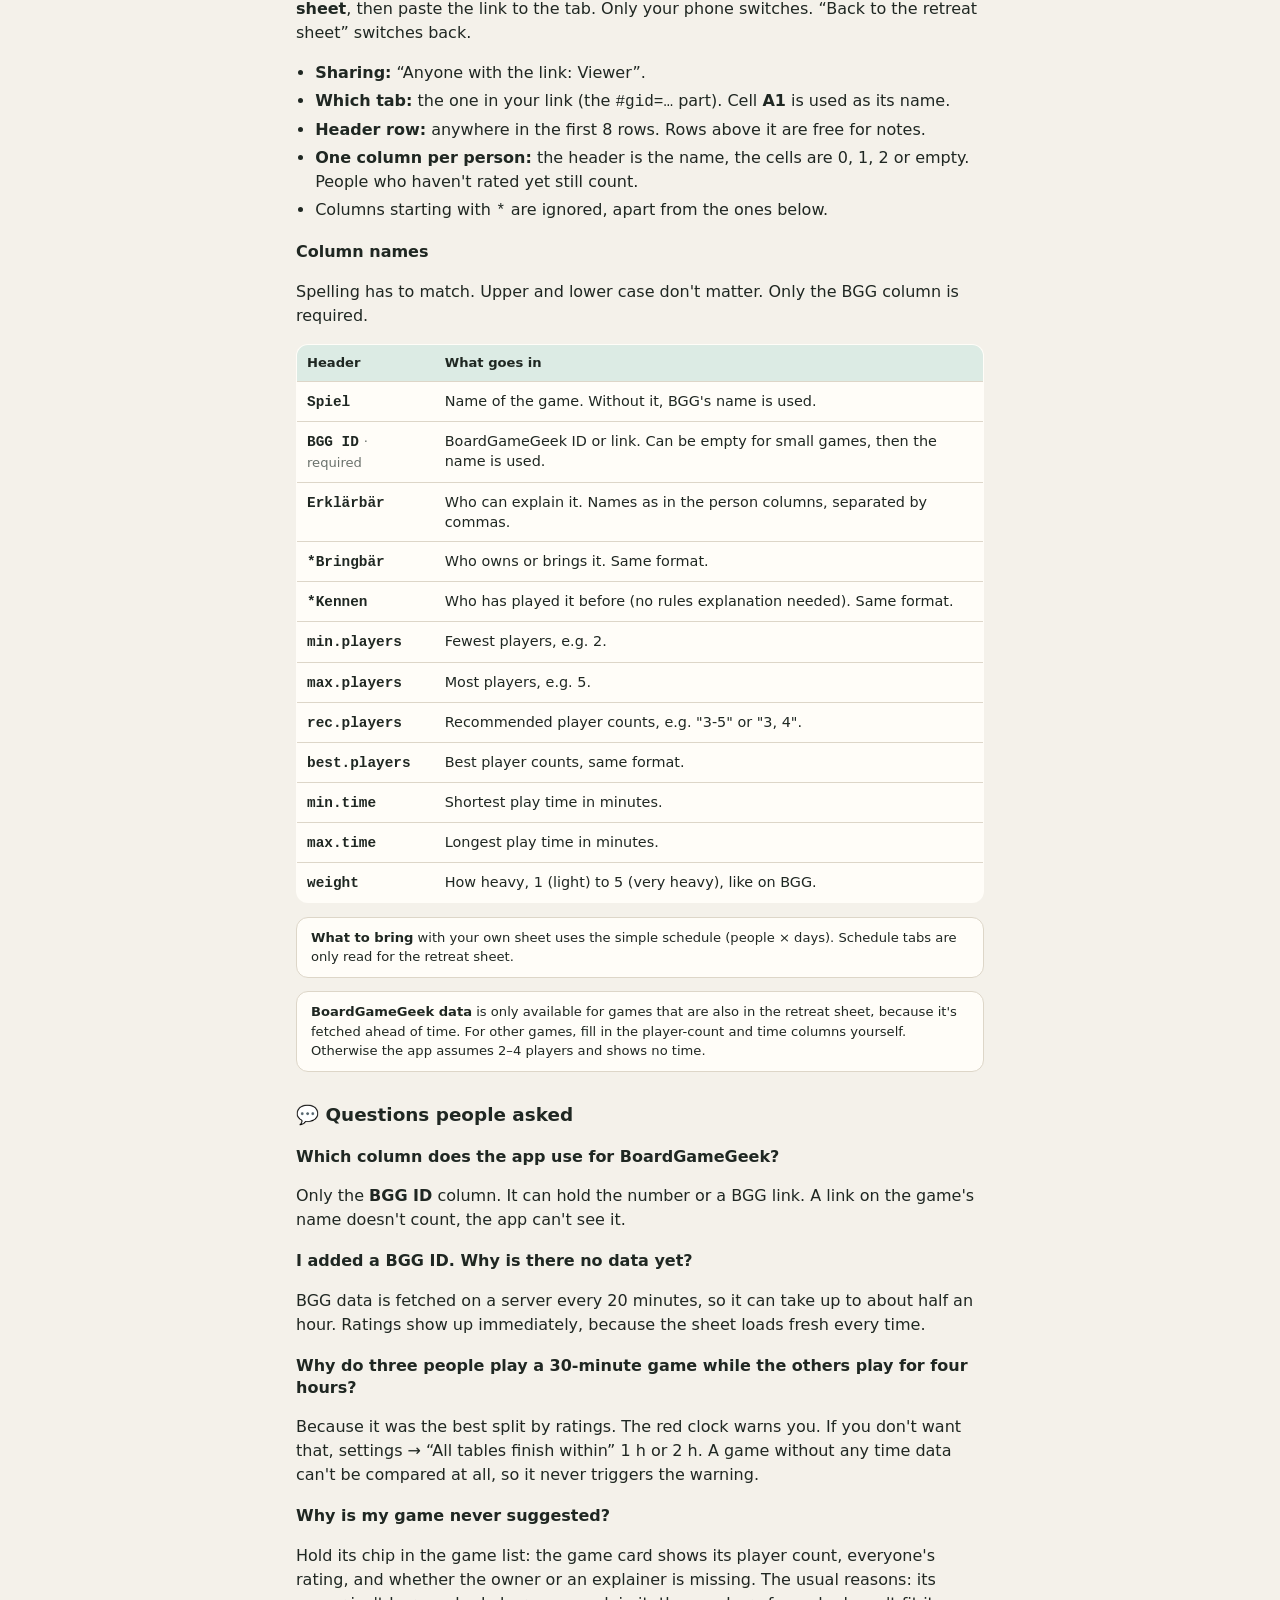
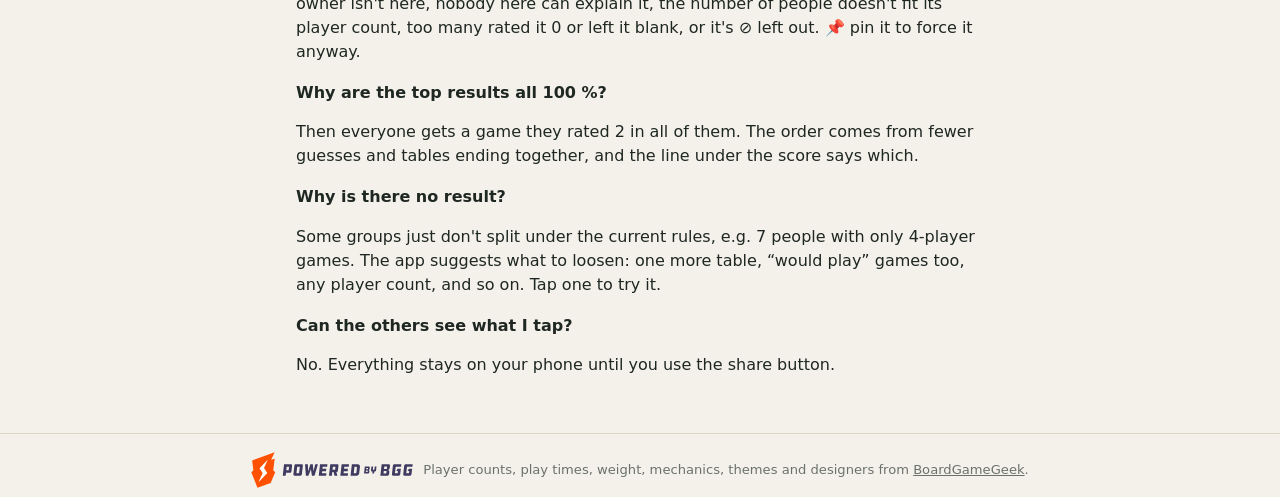
==== commit a8252675: "What to bring: choose who's there when (schedule tab or simple: everyone/who's ticked × days), round" ====
--- a/web/help.html
+++ b/web/help.html
@@ -140,11 +140,16 @@
   <h2 id="bring">🧳 What to bring (for organizers)</h2>
   <p>How often each game would actually get played, if everything were on the shelf. Games that hardly ever make it to the table can stay at home.</p>
   <ul>
-    <li><b>How:</b> the app plays through thousands of imaginary weekends, using who's there when from the <i>Terminplanung</i> tab, with small surprises (people arriving late or leaving early). Each round, the group picks one of the best seatings, not always #1. Each game is played at most once per weekend.</li>
+    <li><b>How:</b> the app plays through thousands of imaginary weekends, with small surprises (people arriving late or leaving early). Each round, the group picks one of the best seatings, not always #1. Each game is played at most once per weekend.</li>
+    <li id="schedule"><b>Who's there when</b> (box at the top), two ways:
+      <ul>
+        <li><b>From the schedule tab:</b> if the sheet has a tab like our <i>Terminplanung</i>: a row with the players' names, then one row per time slot, e.g. <code>Samstag, 28.11.</code> | <code>10:00 - 14:00 Uhr</code> | 1 | 0 | … (1 = there, 0 = not there, empty = don't know yet). The day can be left out in later rows of the same day. Slots of 2½ h or less count as short rounds, slots starting from 17:00 as evenings. It's read once a day with the rest of the data.</li>
+        <li><b>Simple:</b> everyone in the sheet, or only who's ticked on the main screen, for a number of full days (morning, afternoon, evening). For your own sheet, or for a quick “what if”.</li>
+      </ul></li>
     <li><b>The percentage</b> is the share of weekends in which a game got played. 20 % = about one weekend in five.</li>
     <li><b>The bar:</b> the dot is that share, the band around it how sure the simulation is. More weekends, narrower band.</li>
     <li><b>The line:</b> worth bringing = played at least once every 10 weekends. <b>Not sure yet</b>: keep simulating. <b>Borderline</b>: right at the line, either way is fine. It stops by itself once every game is decided.</li>
-    <li><b>Your settings count:</b> player counts, ratings, explainer, owner, ⊘ and ✕ apply here too. They're shown as chips at the top, and anything unusual is highlighted. Who's ticked on the main screen doesn't matter here: the schedule decides.</li>
+    <li><b>Your settings count:</b> player counts, ratings, explainer, owner, ⊘ and ✕ apply here too. They're shown as chips at the top, and anything unusual is highlighted. Tap a chip to jump to its explanation.</li>
     <li><b>Knobs</b> (at the bottom): how many weekends, how strictly the group follows the ranking, and how much long games are worth compared with short ones.</li>
   </ul>
 
@@ -170,6 +175,7 @@
     <thead><tr><th>Header</th><th>What goes in</th></tr></thead>
     <tbody><tr><td colspan="2" class="muted">Loading…</td></tr></tbody>
   </table>
+  <p class="card-note small"><b>What to bring</b> with your own sheet uses the simple schedule (people × days). Schedule tabs are only read for the retreat sheet.</p>
   <p class="card-note small"><b>BoardGameGeek data</b> is only available for games that are also in the retreat sheet, because it's fetched ahead of time. For other games, fill in the player-count and time columns yourself. Otherwise the app assumes 2–4 players and shows no time.</p>
 
   <h2 id="faq">💬 Questions people asked</h2>
--- a/web/style.css
+++ b/web/style.css
@@ -394,3 +394,10 @@
 .br-chip { text-decoration: none; font-size: .76rem; padding: 2px 8px; border-radius: 999px; border: 1px solid var(--line); background: var(--card); color: var(--muted); }
 .br-chip.ch { background: var(--r1-bg); border-color: var(--r1); color: var(--r1); font-weight: 600; }
 .br-not { flex-basis: 100%; margin-top: 2px; }
+.br-sched { margin: 12px 0 4px; padding: 10px 12px; background: var(--card); border: 1px solid var(--line); border-radius: 12px; }
+.br-sched .seg { margin-top: 8px; }
+.br-sched p { margin: 6px 0 0; }
+.br-simple { display: flex; flex-wrap: wrap; align-items: center; gap: 8px 12px; }
+.br-simple .seg { margin-top: 8px; }
+.br-days { display: inline-flex; align-items: center; gap: 6px; margin-top: 8px; }
+.br-days .stepper button { width: 34px; height: 32px; }
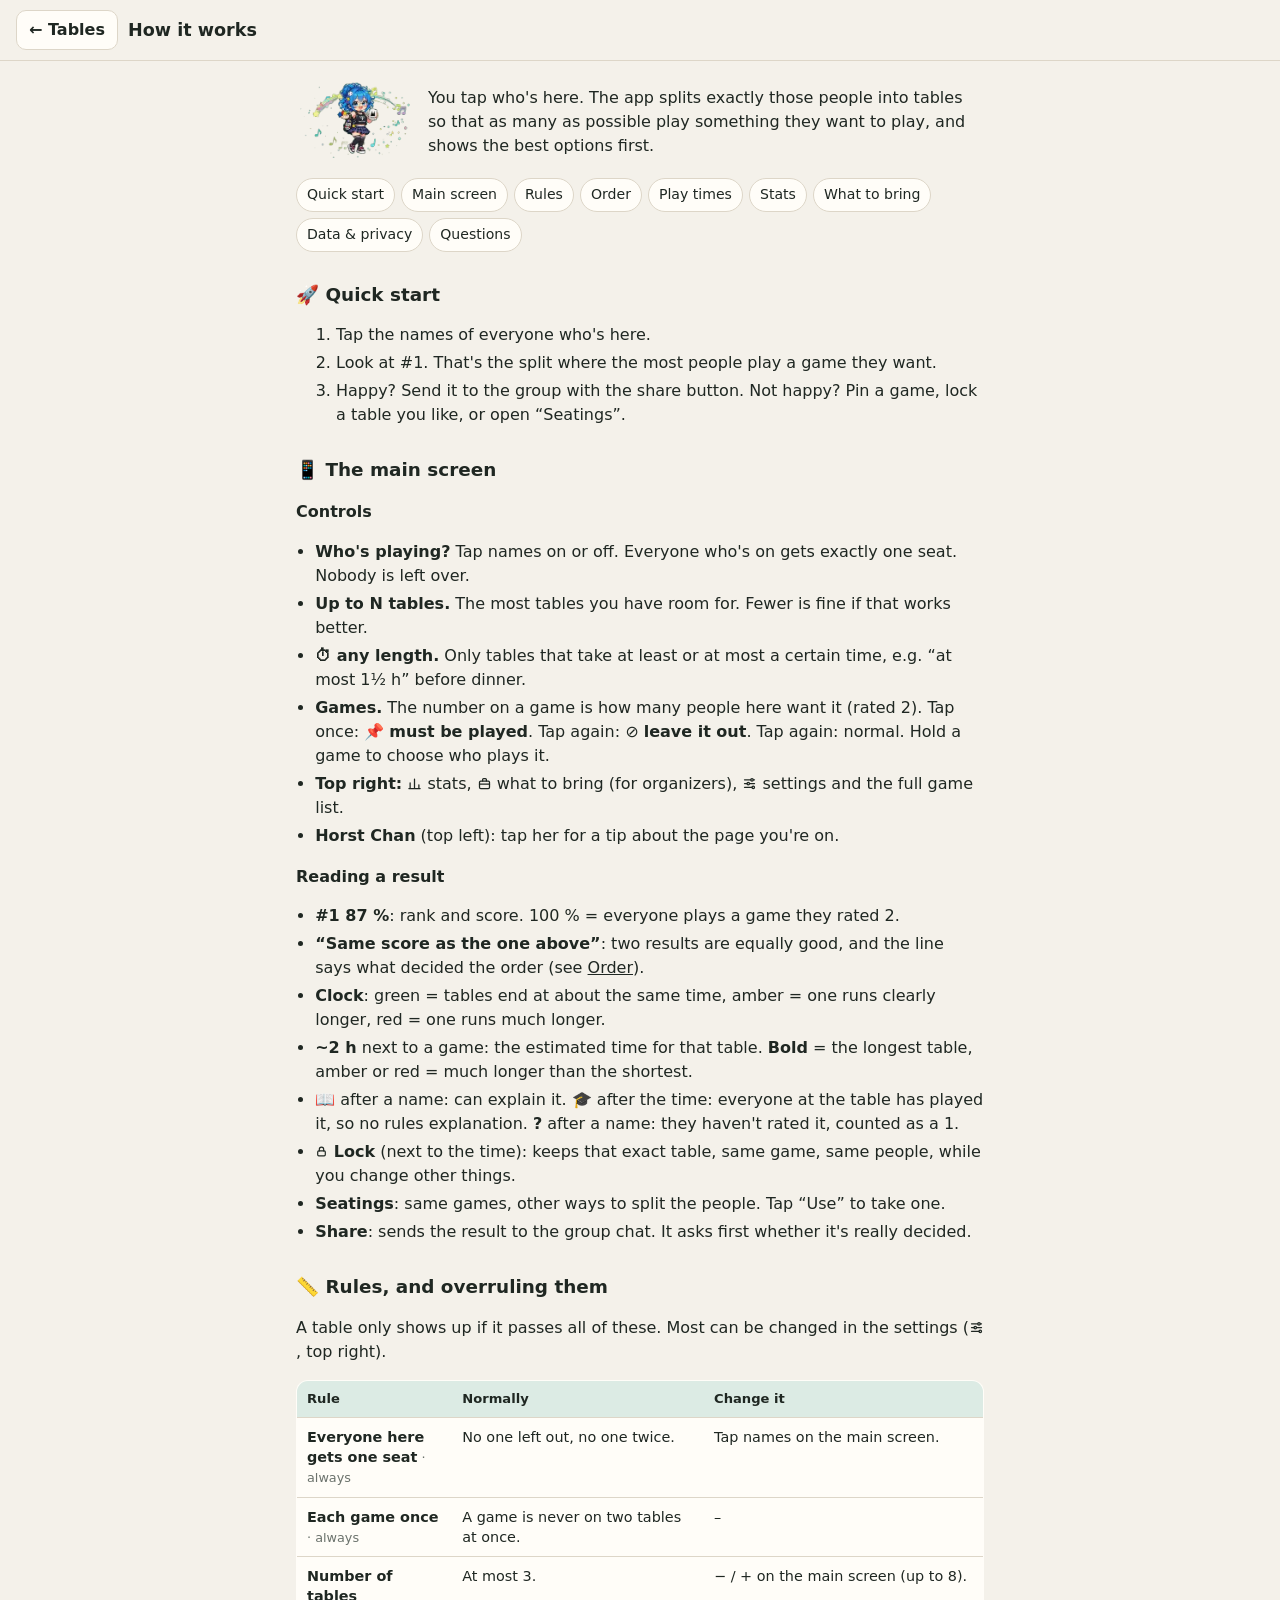
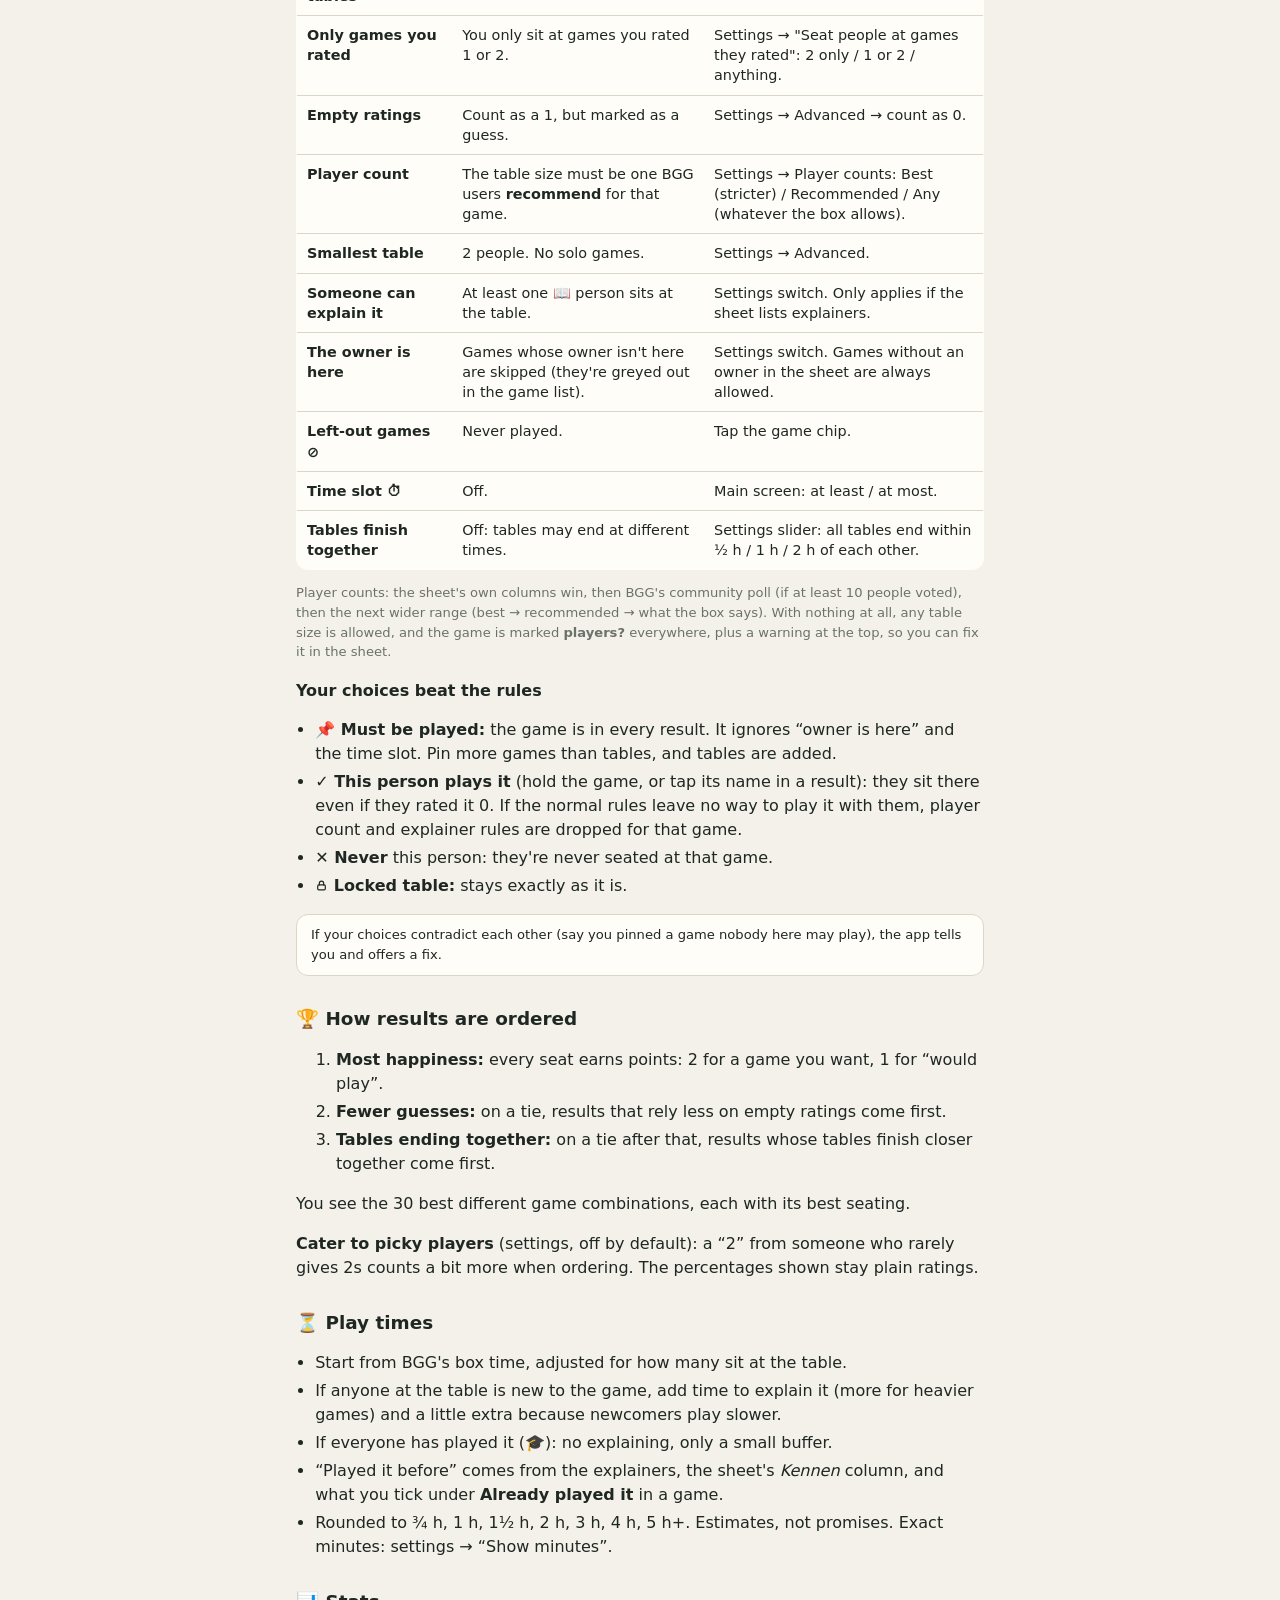
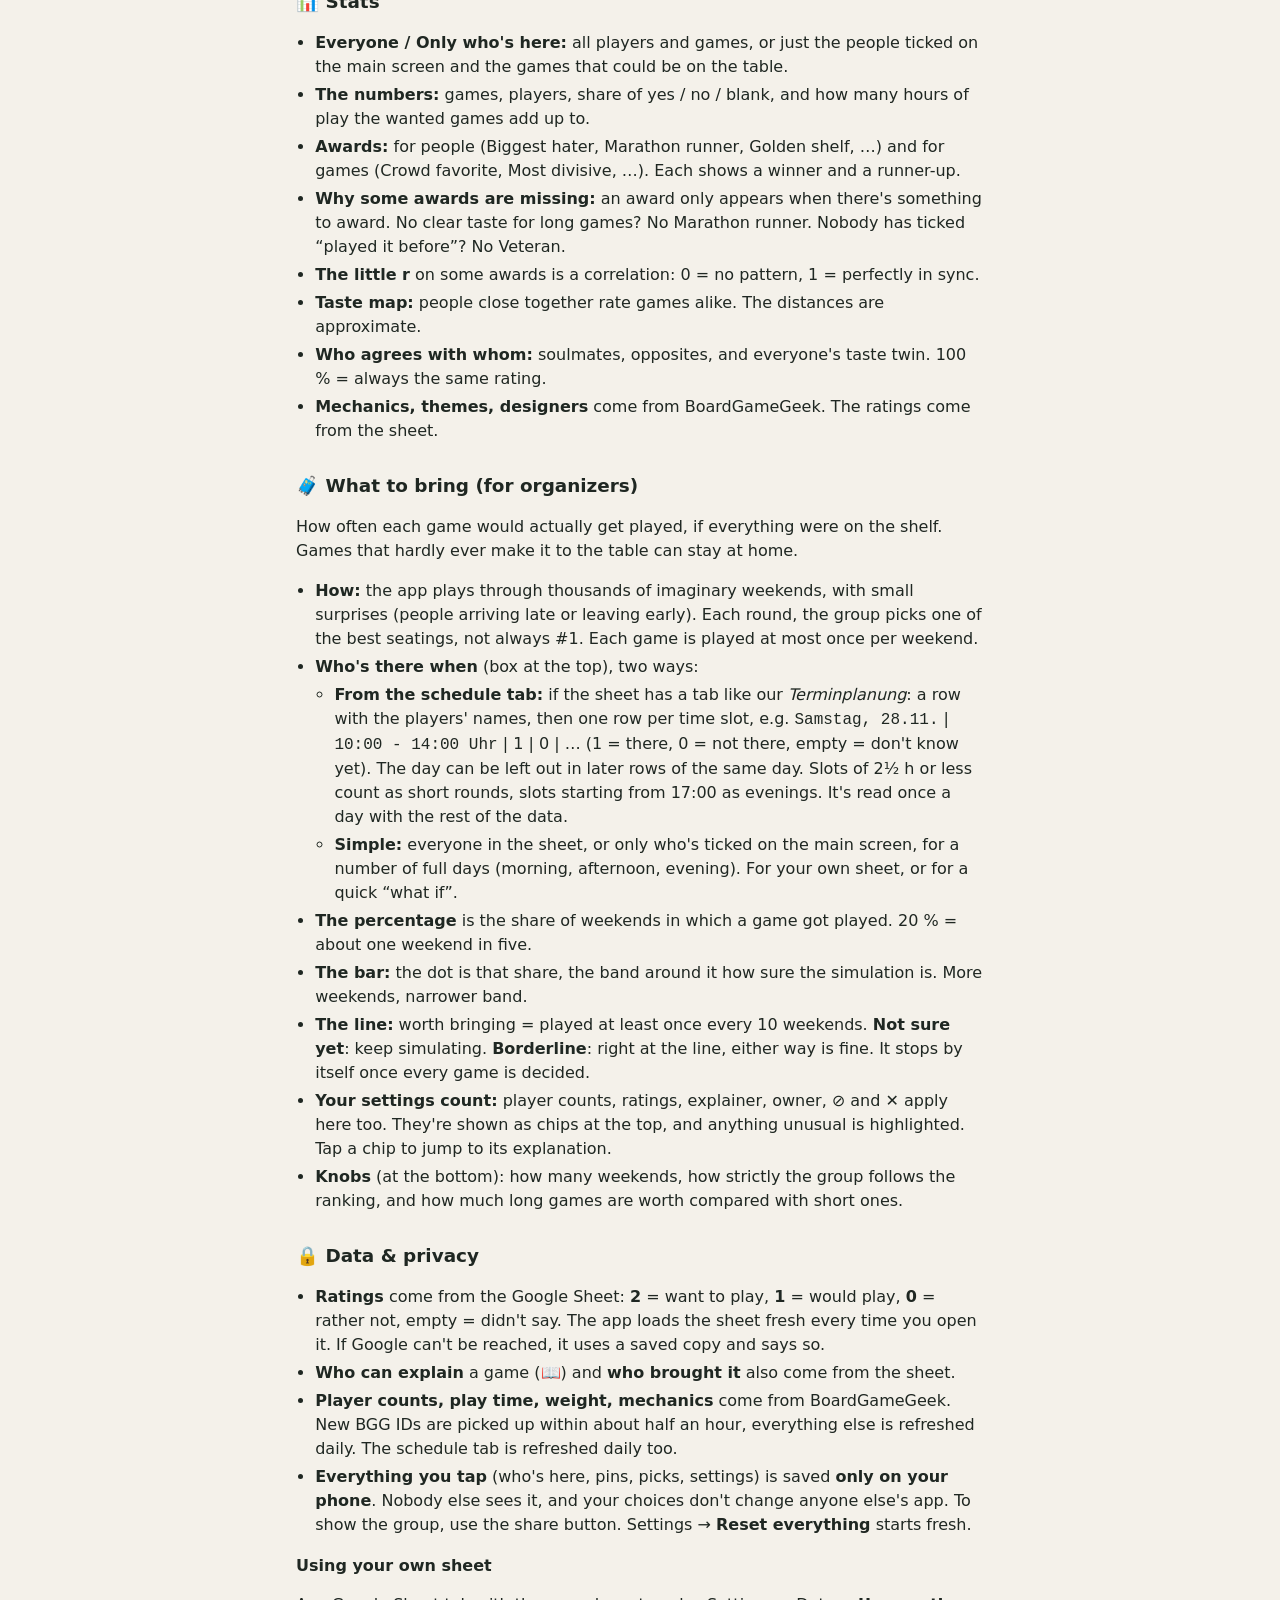
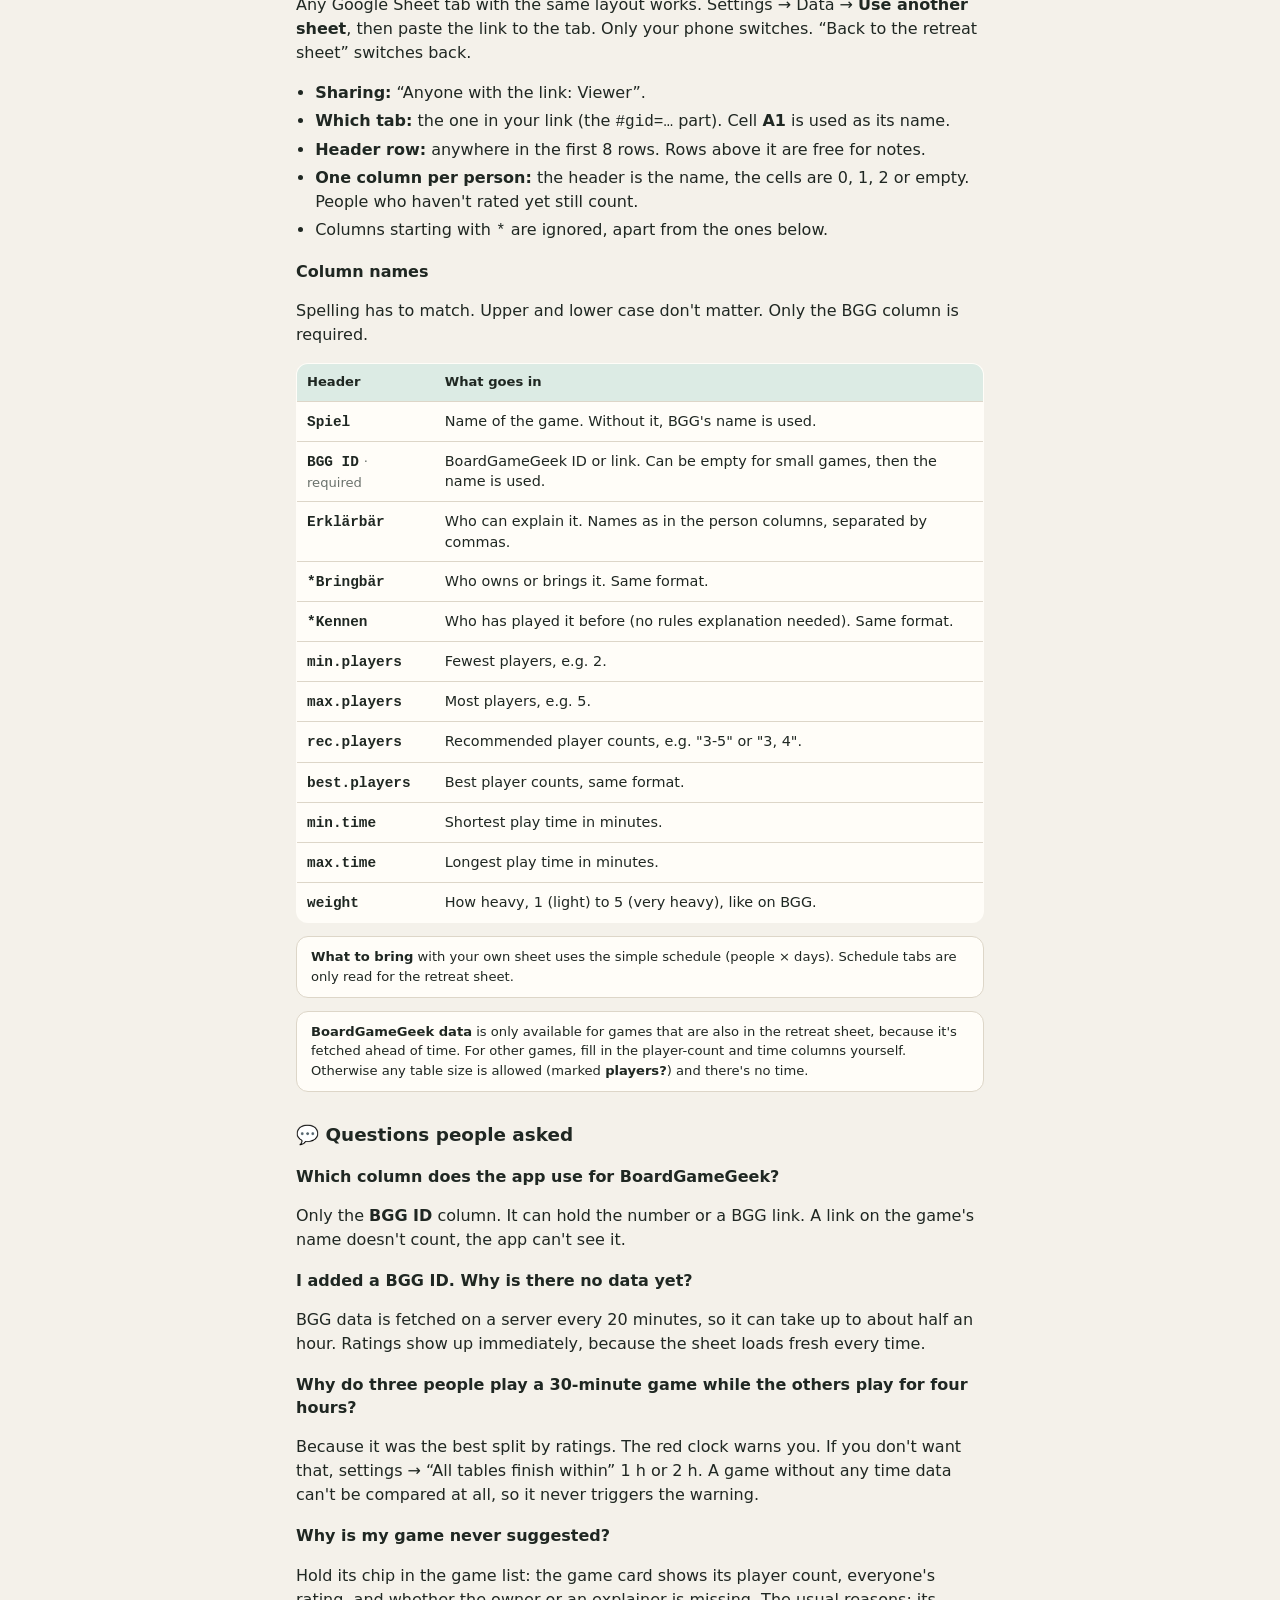
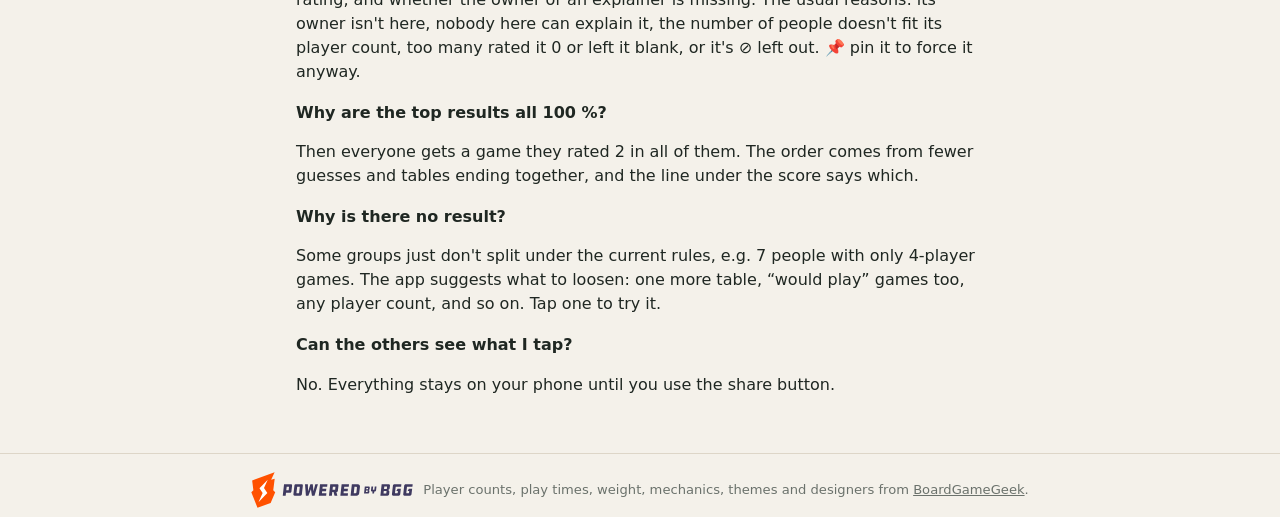
==== commit 103bc86b: "No player count anywhere: allow any table size and flag it loudly (players? marker on chips and resu" ====
--- a/web/help.html
+++ b/web/help.html
@@ -97,7 +97,7 @@
       <tr id="r-gap"><td>Tables finish together</td><td data-l="Normally">Off: tables may end at different times.</td><td data-l="Change it">Settings slider: all tables end within ½ h / 1 h / 2 h of each other.</td></tr>
     </tbody>
   </table>
-  <p class="muted small">Player counts: the sheet's own columns win, then BGG's community poll (if at least 10 people voted), then the next wider range (best → recommended → what the box says). With nothing at all, the app assumes 2–4.</p>
+  <p class="muted small">Player counts: the sheet's own columns win, then BGG's community poll (if at least 10 people voted), then the next wider range (best → recommended → what the box says). With nothing at all, any table size is allowed, and the game is marked <b>players?</b> everywhere, plus a warning at the top, so you can fix it in the sheet.</p>
   <h3 id="overrides">Your choices beat the rules</h3>
   <ul>
     <li><b>📌 Must be played:</b> the game is in every result. It ignores “owner is here” and the time slot. Pin more games than tables, and tables are added.</li>
@@ -176,7 +176,7 @@
     <tbody><tr><td colspan="2" class="muted">Loading…</td></tr></tbody>
   </table>
   <p class="card-note small"><b>What to bring</b> with your own sheet uses the simple schedule (people × days). Schedule tabs are only read for the retreat sheet.</p>
-  <p class="card-note small"><b>BoardGameGeek data</b> is only available for games that are also in the retreat sheet, because it's fetched ahead of time. For other games, fill in the player-count and time columns yourself. Otherwise the app assumes 2–4 players and shows no time.</p>
+  <p class="card-note small"><b>BoardGameGeek data</b> is only available for games that are also in the retreat sheet, because it's fetched ahead of time. For other games, fill in the player-count and time columns yourself. Otherwise any table size is allowed (marked <b>players?</b>) and there's no time.</p>
 
   <h2 id="faq">💬 Questions people asked</h2>
   <h3>Which column does the app use for BoardGameGeek?</h3>
--- a/web/style.css
+++ b/web/style.css
@@ -401,3 +401,4 @@
 .br-simple .seg { margin-top: 8px; }
 .br-days { display: inline-flex; align-items: center; gap: 6px; margin-top: 8px; }
 .br-days .stepper button { width: 34px; height: 32px; }
+.pc-unknown { display: inline-block; margin-left: 6px; padding: 0 6px; border-radius: 999px; font-size: .68rem; font-weight: 650; line-height: 1.5; color: var(--r1); background: var(--r1-bg); border: 1px solid var(--r1); vertical-align: 1px; }
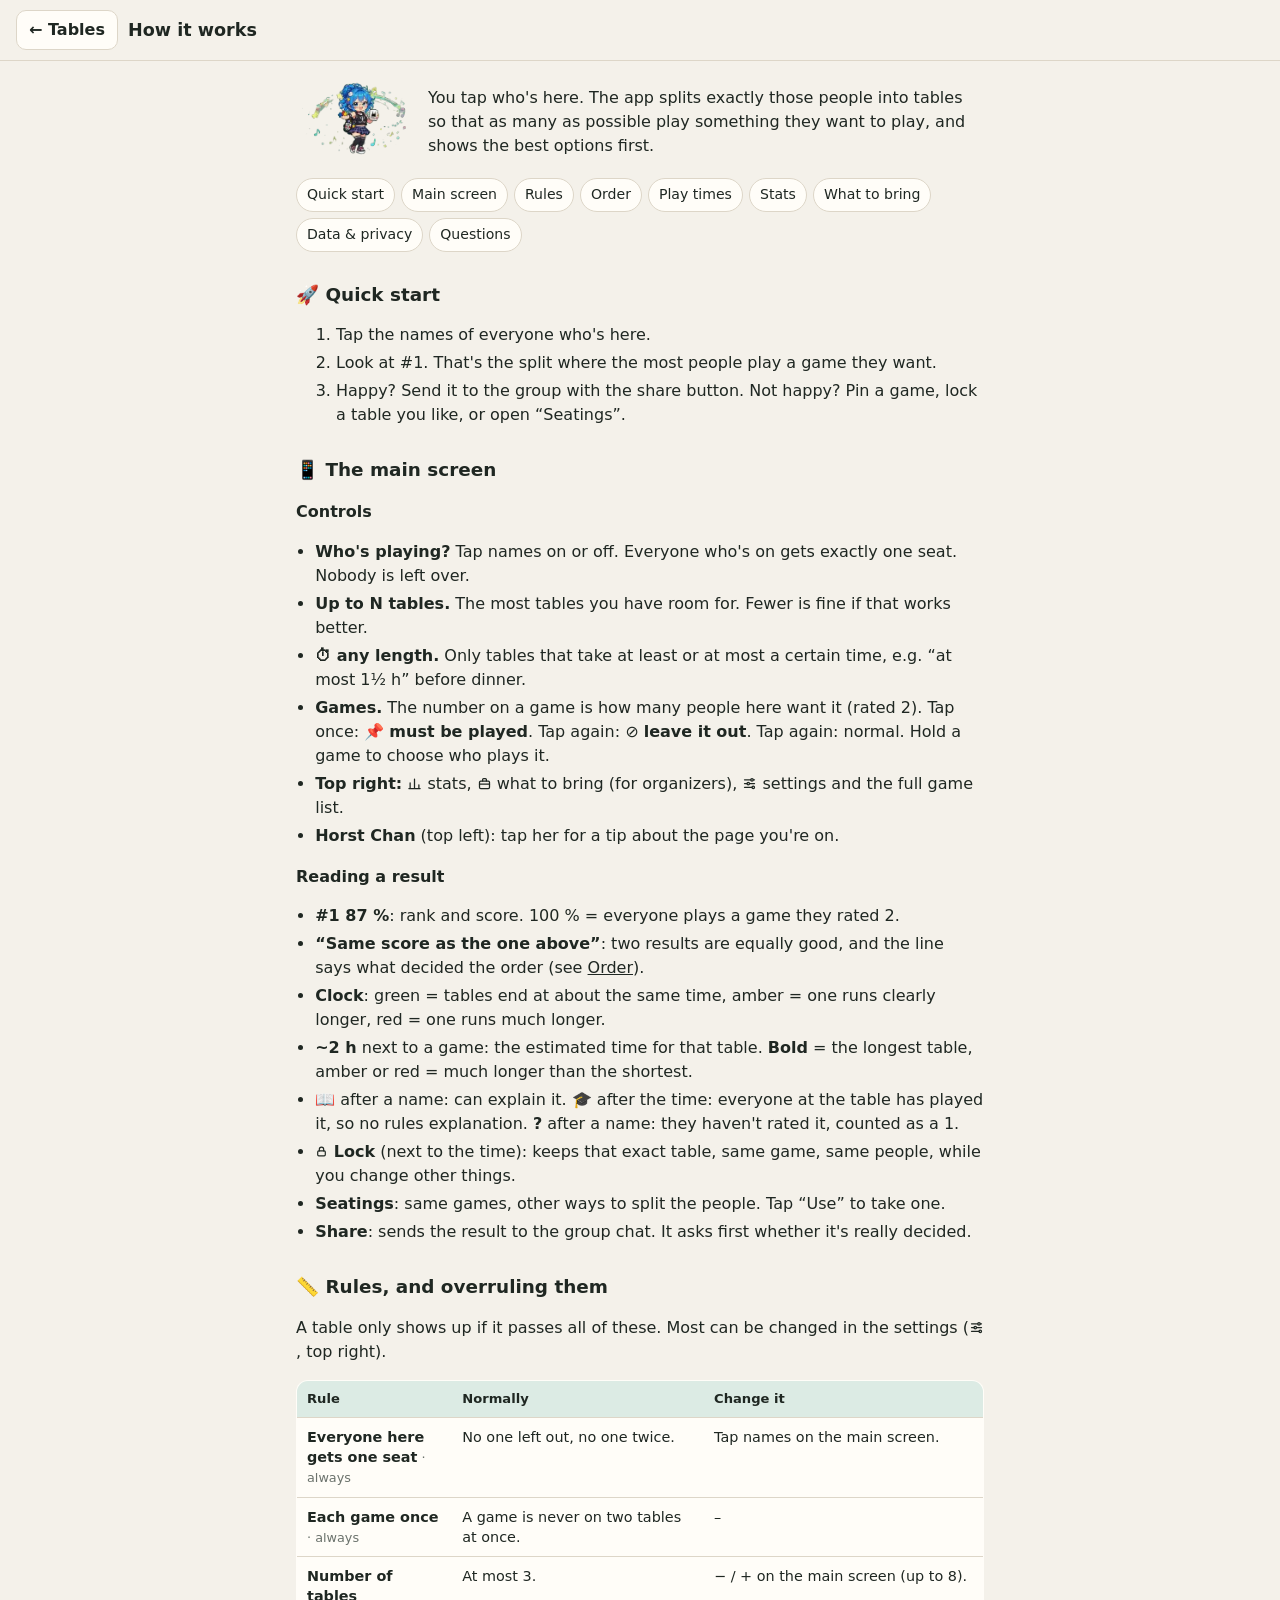
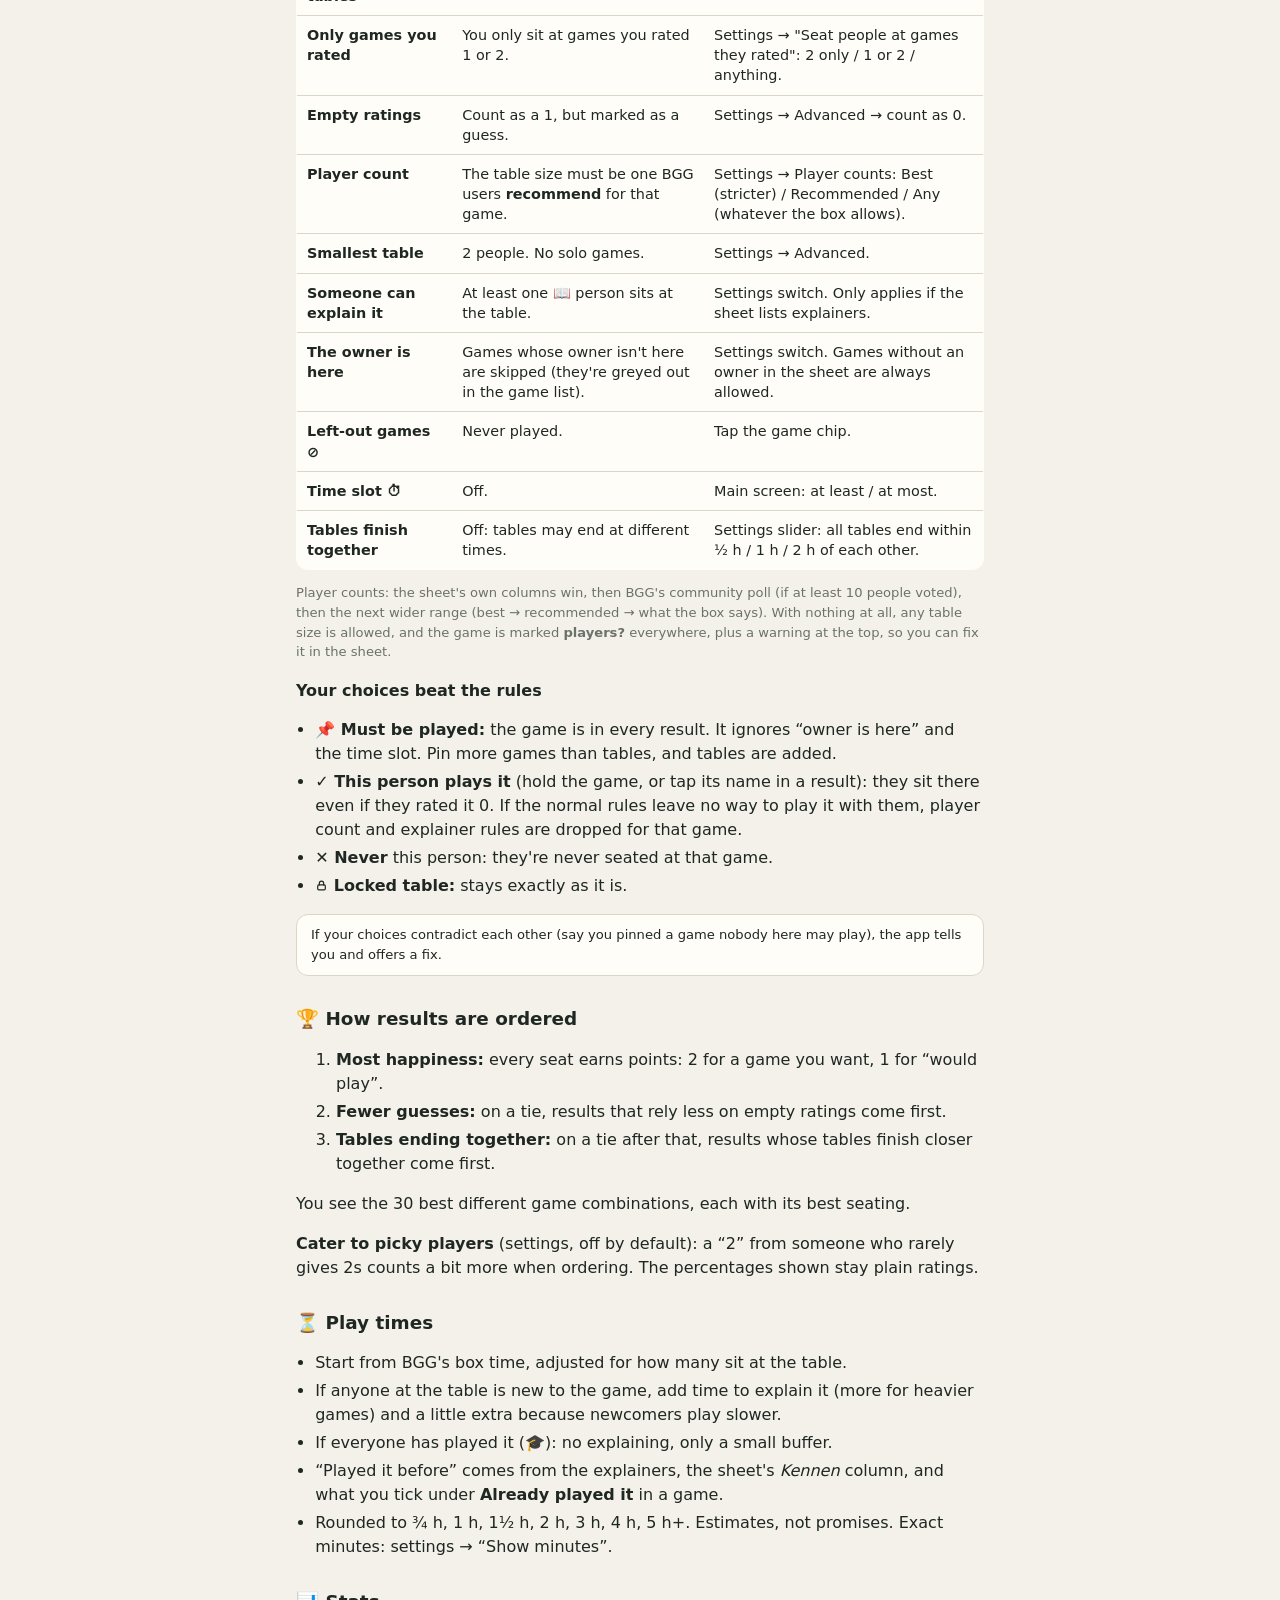
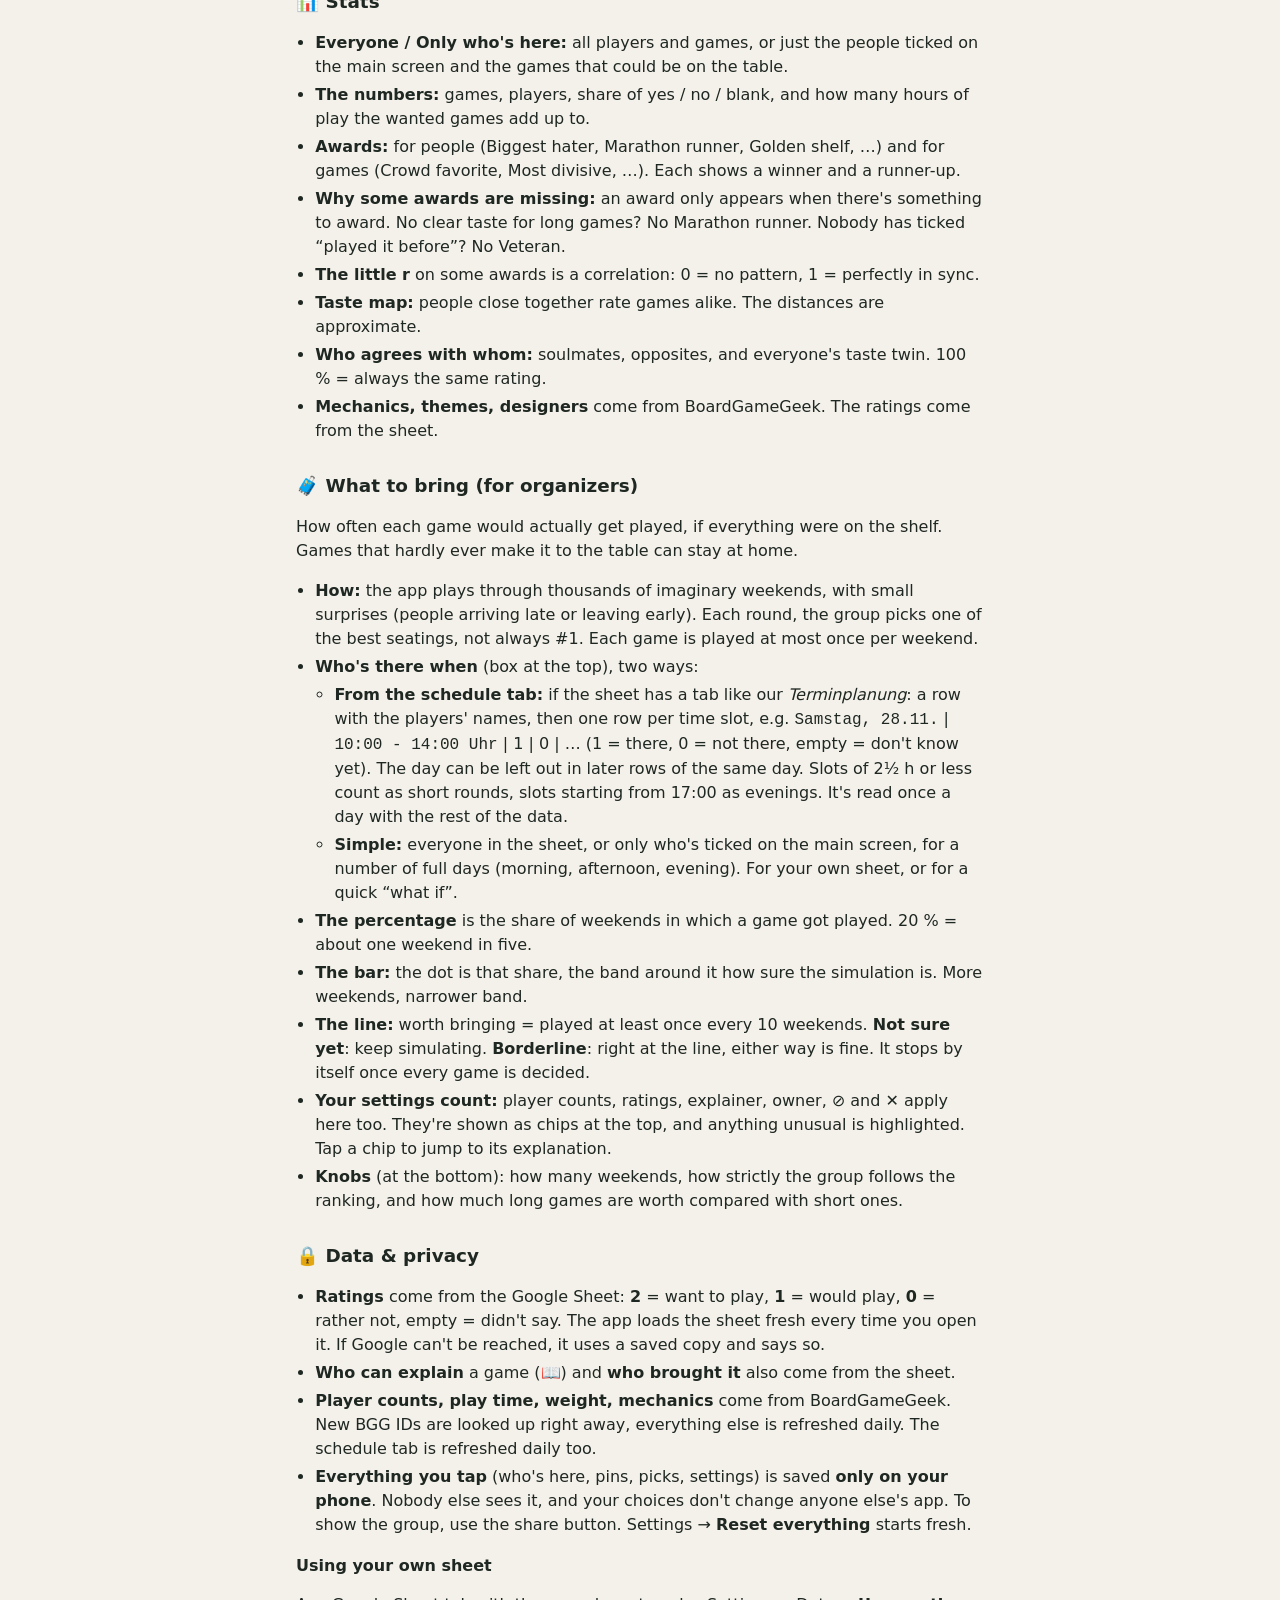
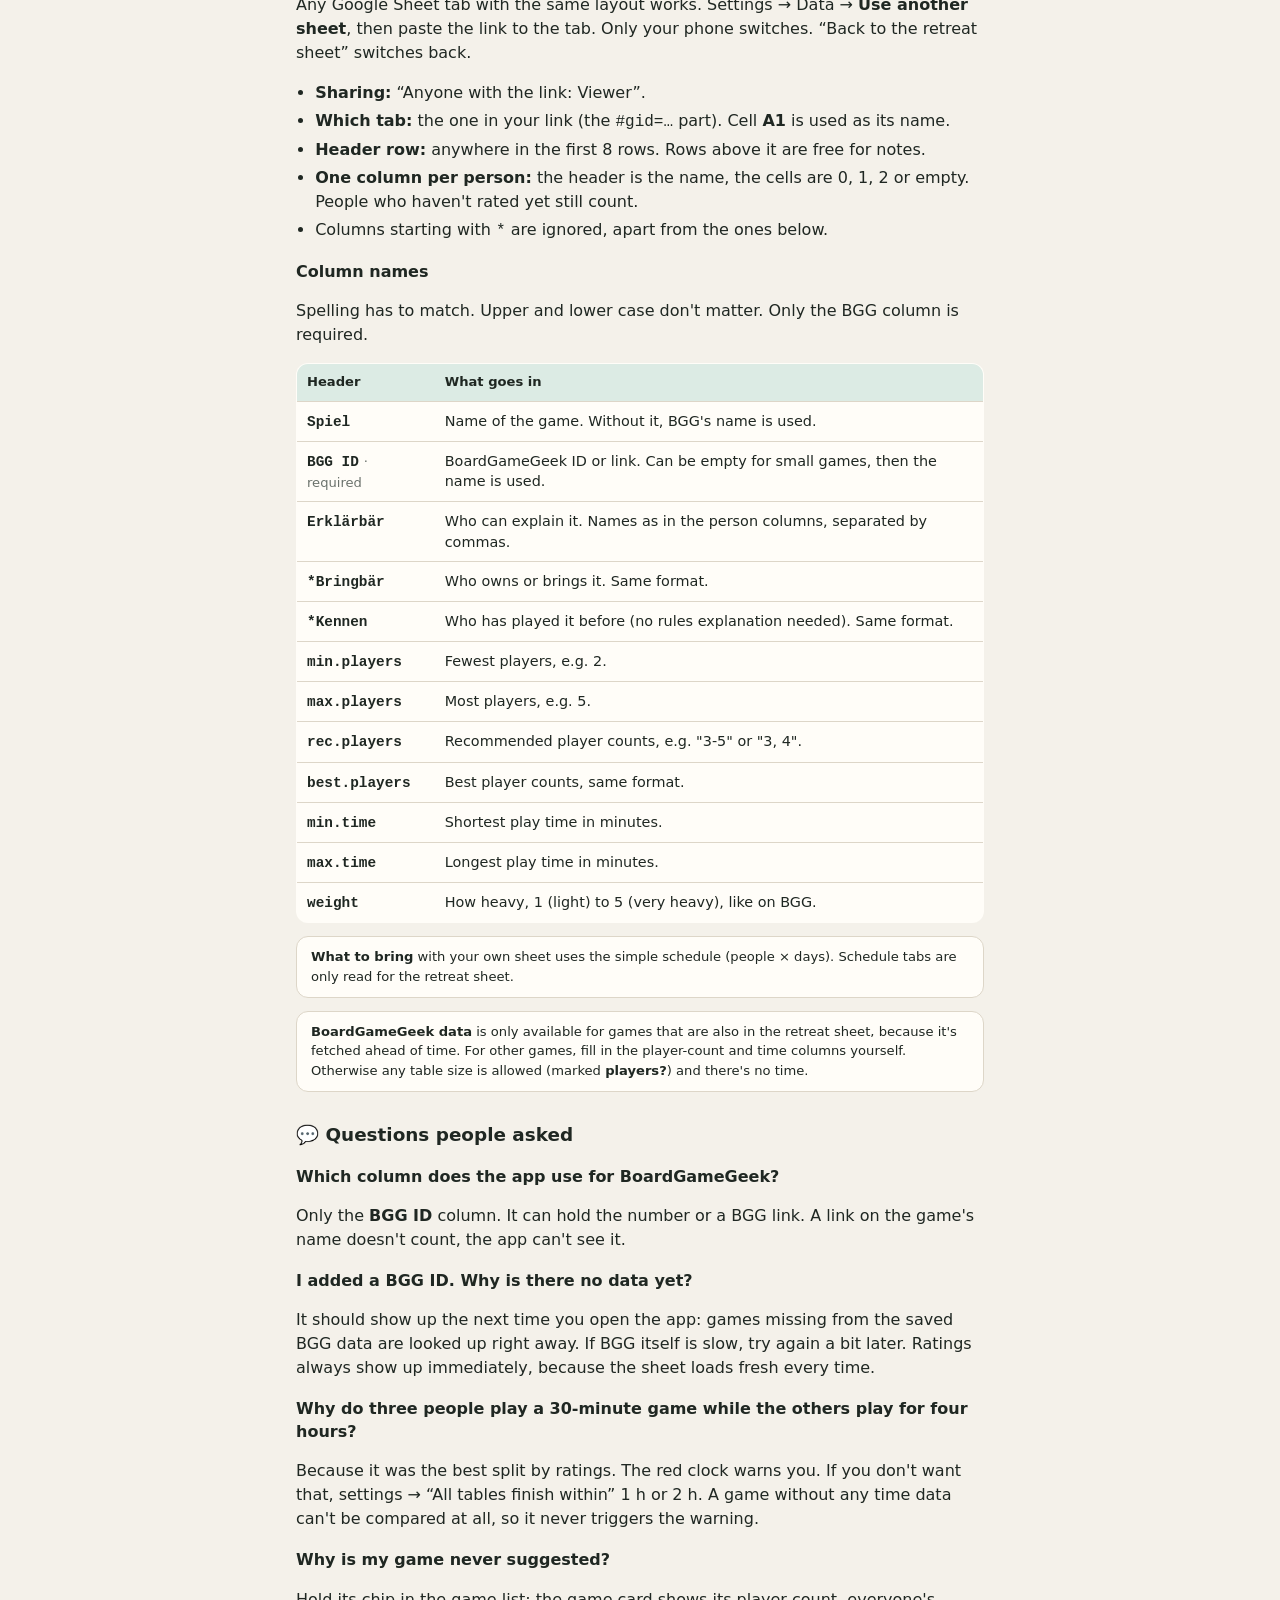
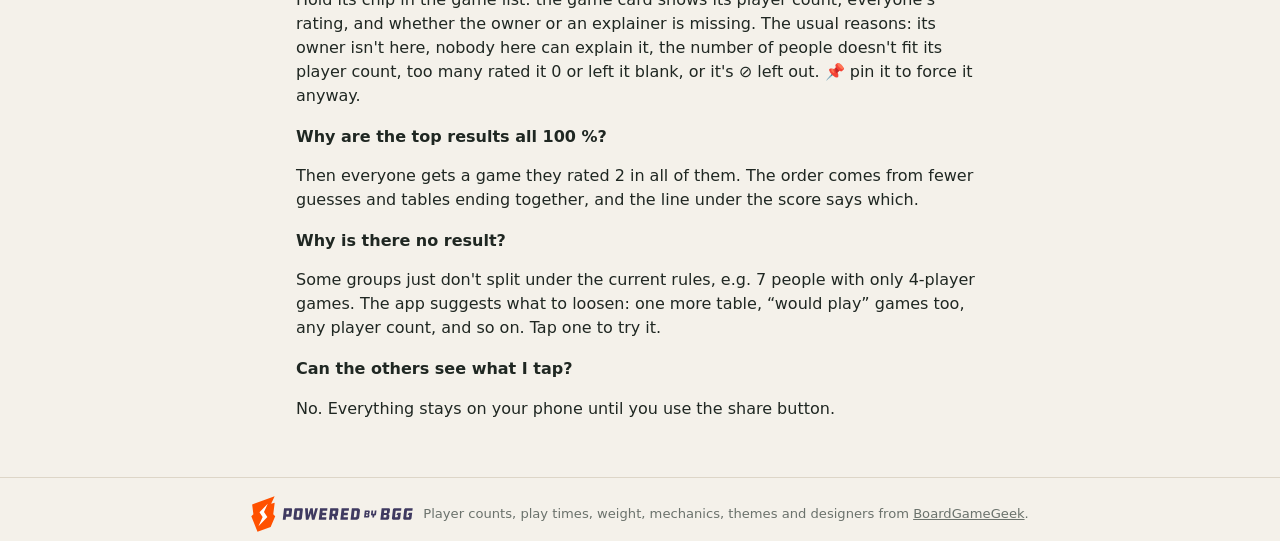
==== commit 43541ff4: "Drop the 20-minute BGG check (the Cloudflare Worker covers new ids); daily run stays for tabs, saved" ====
--- a/web/help.html
+++ b/web/help.html
@@ -157,7 +157,7 @@
   <ul>
     <li><b>Ratings</b> come from the Google Sheet: <b>2</b> = want to play, <b>1</b> = would play, <b>0</b> = rather not, empty = didn't say. The app loads the sheet fresh every time you open it. If Google can't be reached, it uses a saved copy and says so.</li>
     <li><b>Who can explain</b> a game (📖) and <b>who brought it</b> also come from the sheet.</li>
-    <li><b>Player counts, play time, weight, mechanics</b> come from BoardGameGeek. New BGG IDs are picked up within about half an hour, everything else is refreshed daily. The schedule tab is refreshed daily too.</li>
+    <li><b>Player counts, play time, weight, mechanics</b> come from BoardGameGeek. New BGG IDs are looked up right away, everything else is refreshed daily. The schedule tab is refreshed daily too.</li>
     <li><b>Everything you tap</b> (who's here, pins, picks, settings) is saved <b>only on your phone</b>. Nobody else sees it, and your choices don't change anyone else's app. To show the group, use the share button. Settings → <b>Reset everything</b> starts fresh.</li>
   </ul>
   <h3 id="own">Using your own sheet</h3>
@@ -182,7 +182,7 @@
   <h3>Which column does the app use for BoardGameGeek?</h3>
   <p>Only the <b>BGG ID</b> column. It can hold the number or a BGG link. A link on the game's name doesn't count, the app can't see it.</p>
   <h3>I added a BGG ID. Why is there no data yet?</h3>
-  <p>BGG data is fetched on a server every 20 minutes, so it can take up to about half an hour. Ratings show up immediately, because the sheet loads fresh every time.</p>
+  <p>It should show up the next time you open the app: games missing from the saved BGG data are looked up right away. If BGG itself is slow, try again a bit later. Ratings always show up immediately, because the sheet loads fresh every time.</p>
   <h3>Why do three people play a 30-minute game while the others play for four hours?</h3>
   <p>Because it was the best split by ratings. The red clock warns you. If you don't want that, settings → “All tables finish within” 1 h or 2 h. A game without any time data can't be compared at all, so it never triggers the warning.</p>
   <h3>Why is my game never suggested?</h3>
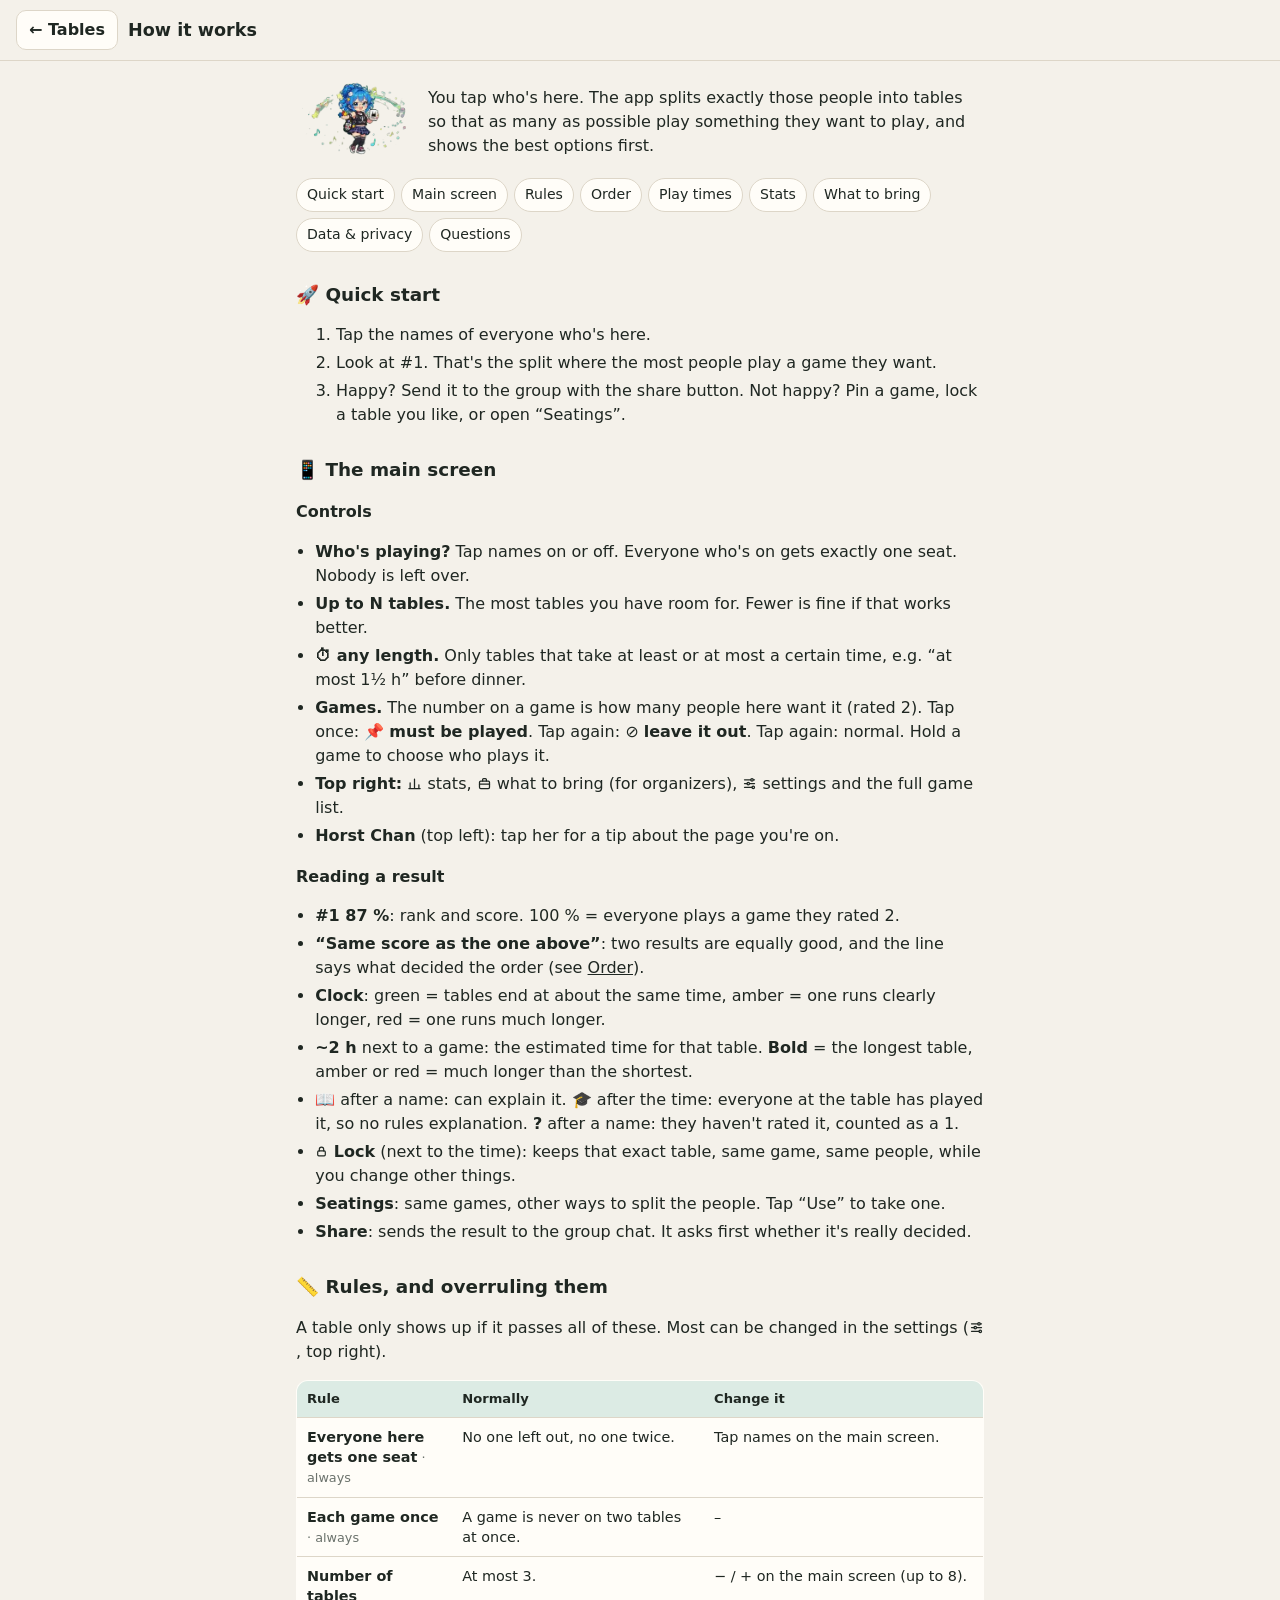
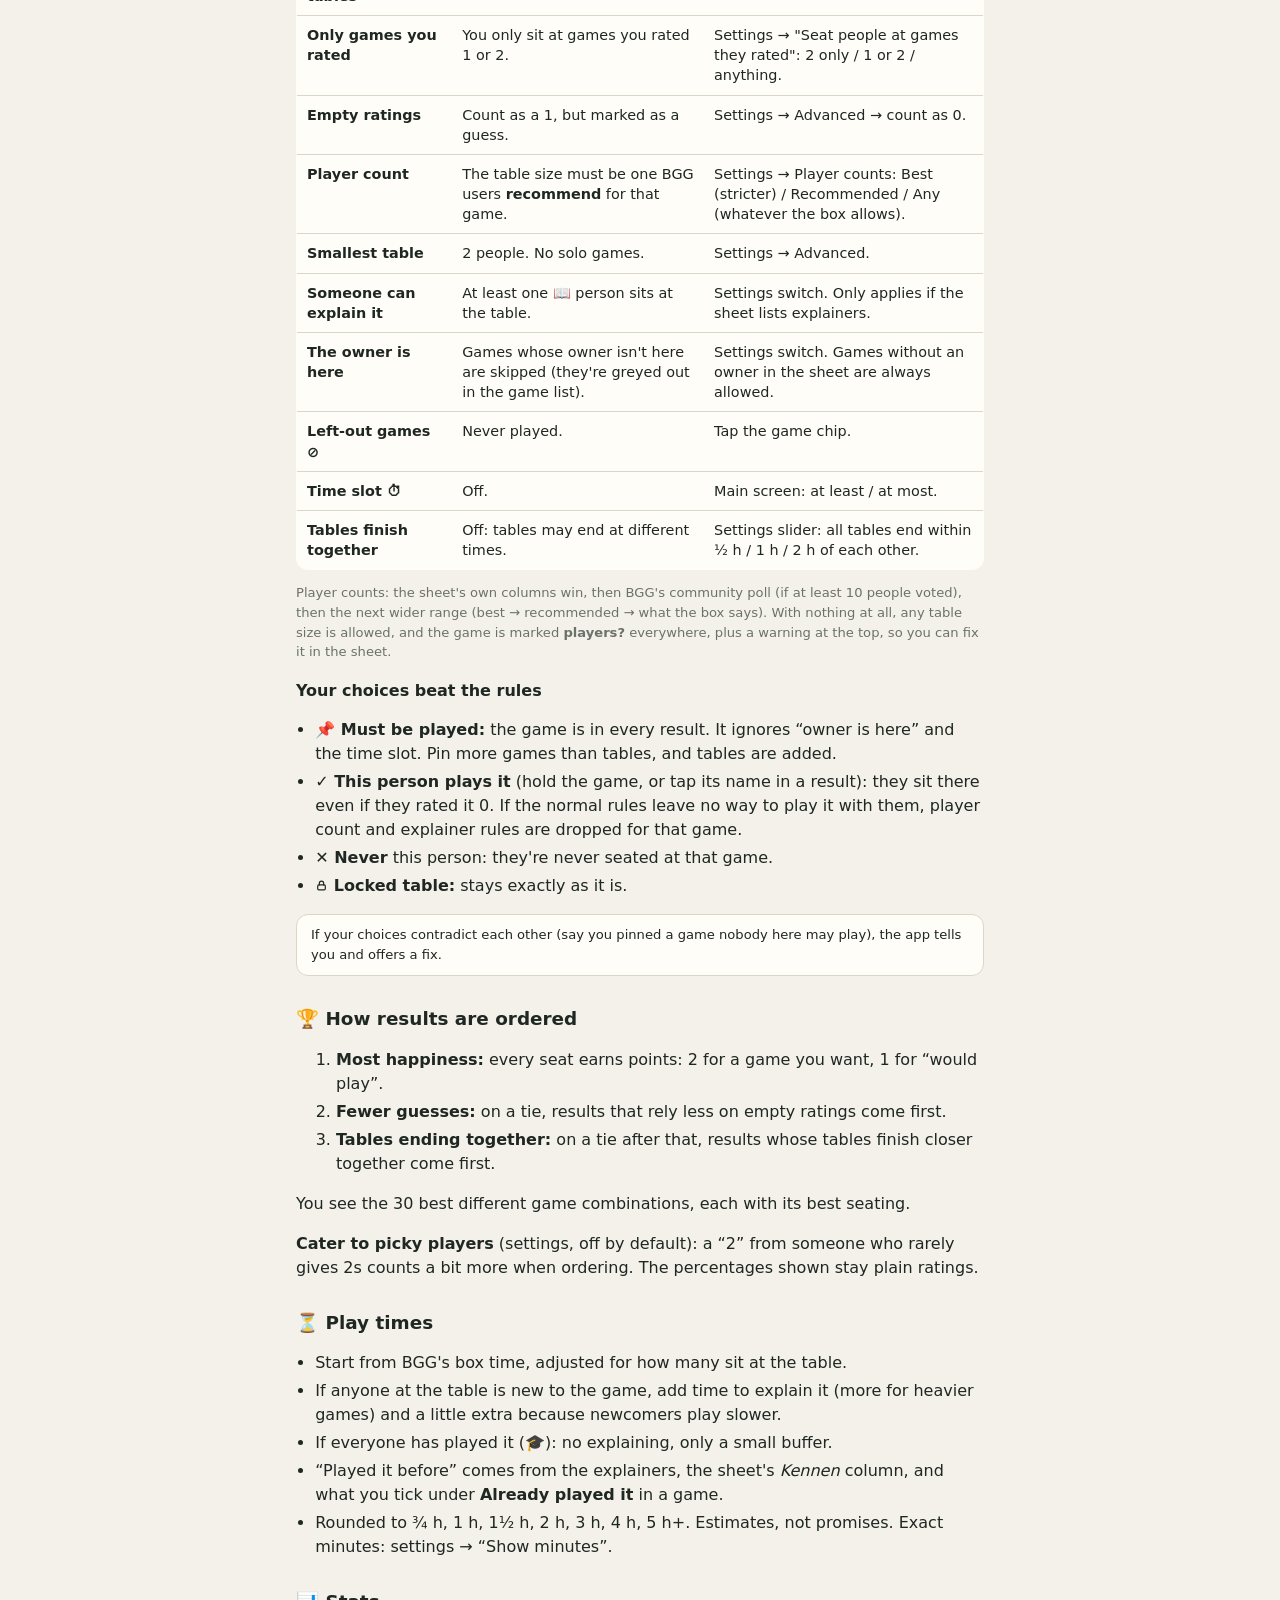
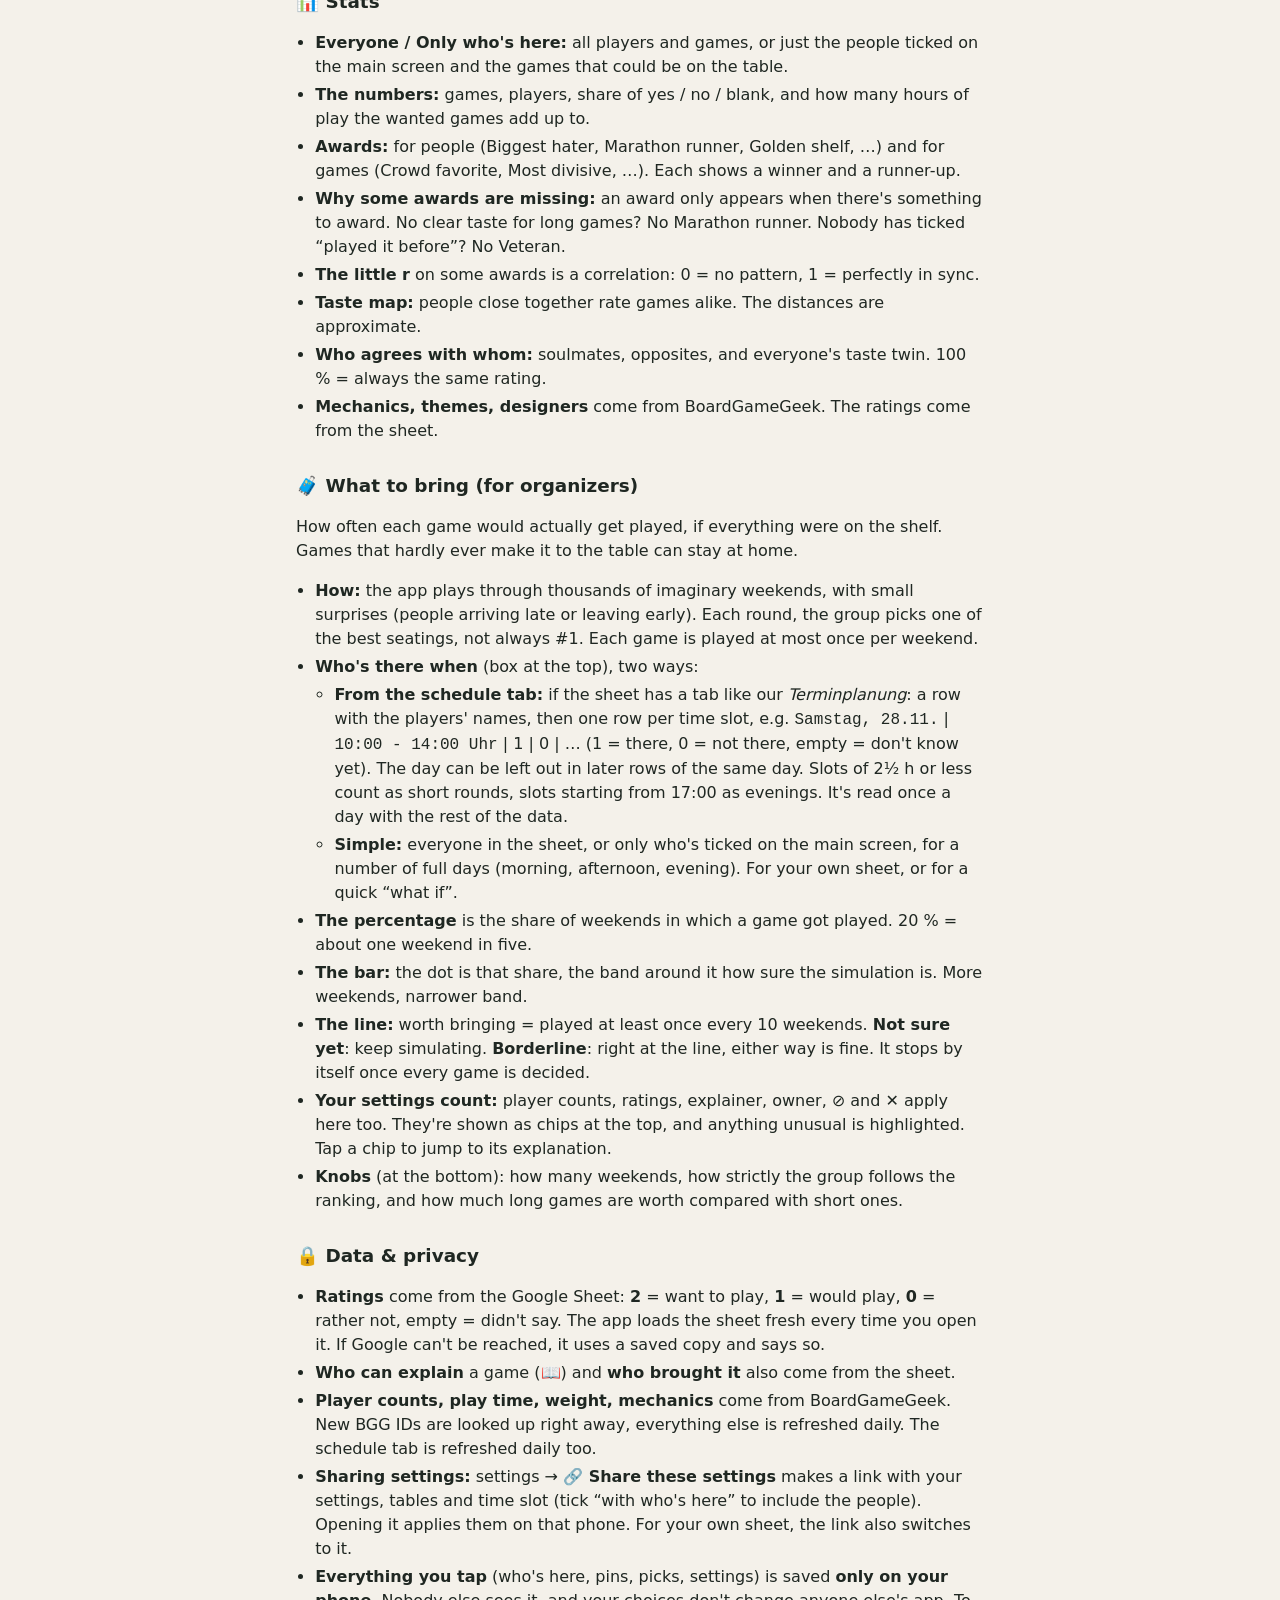
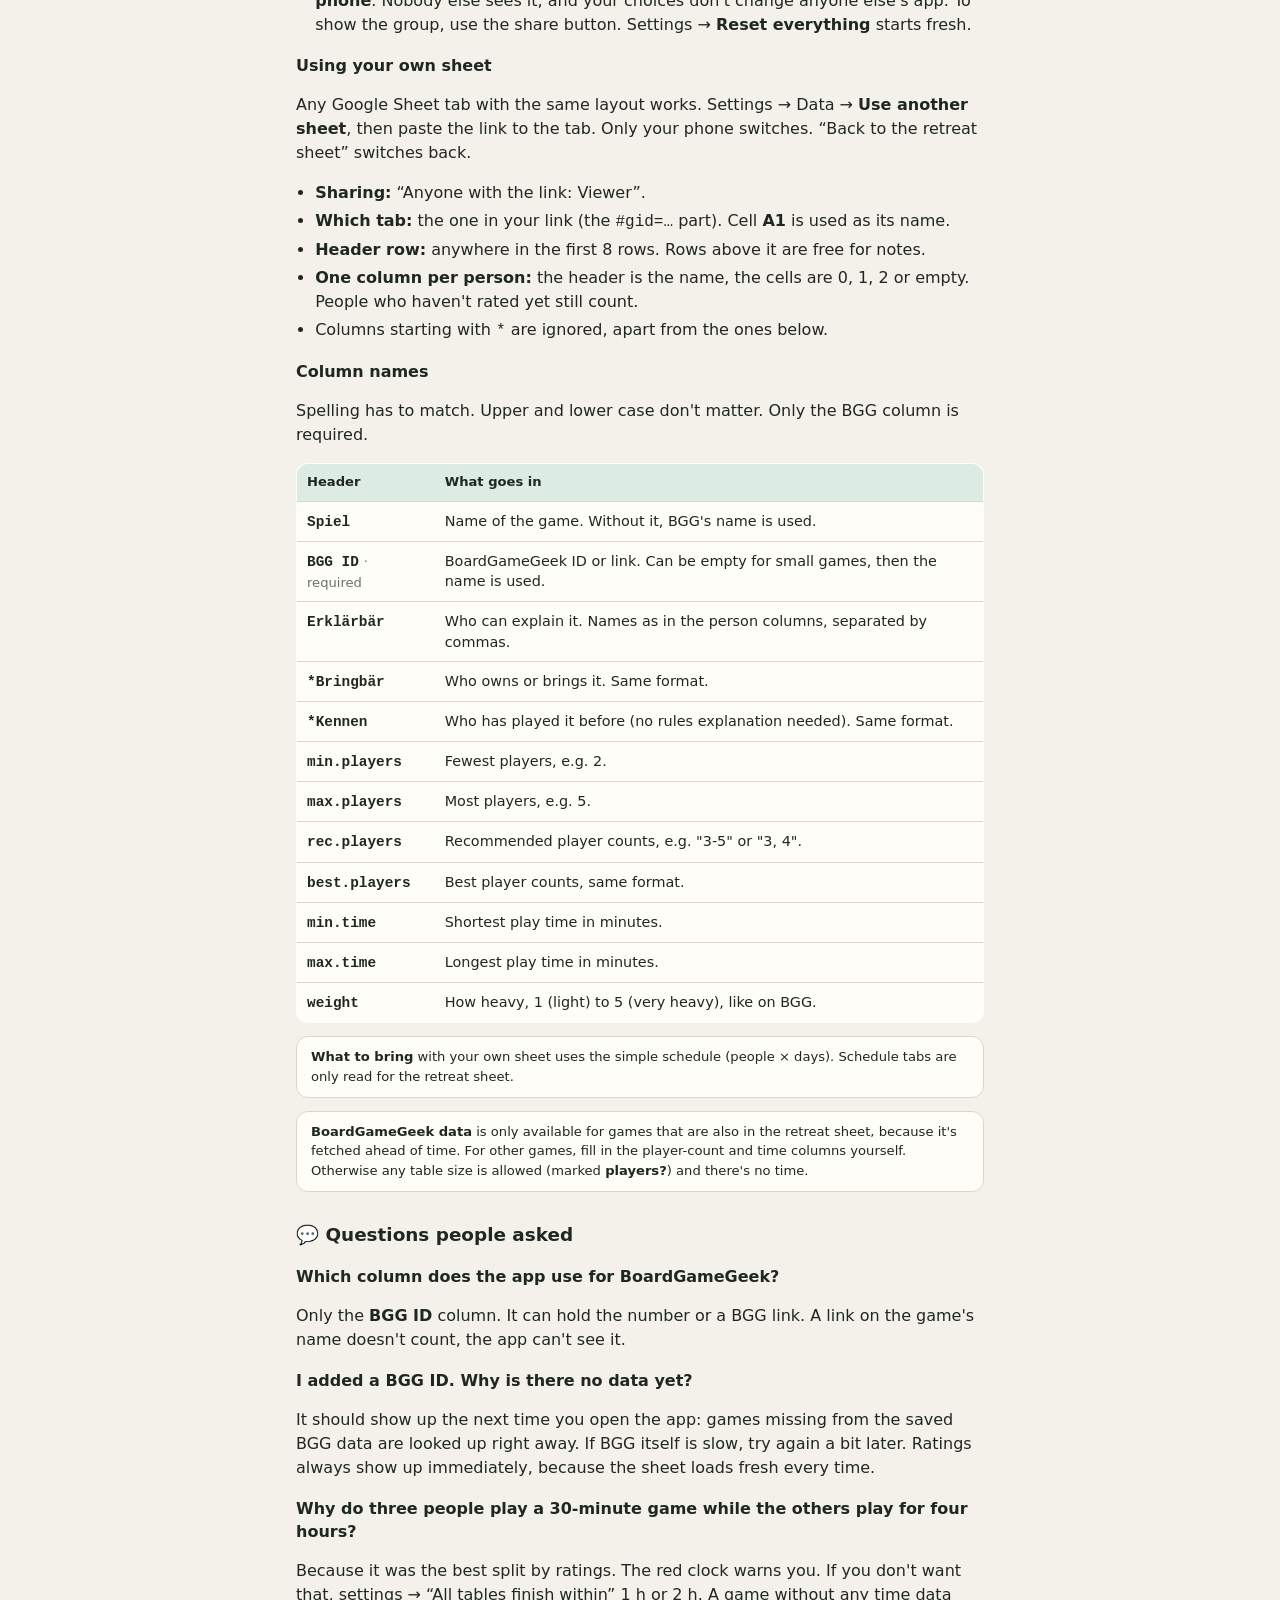
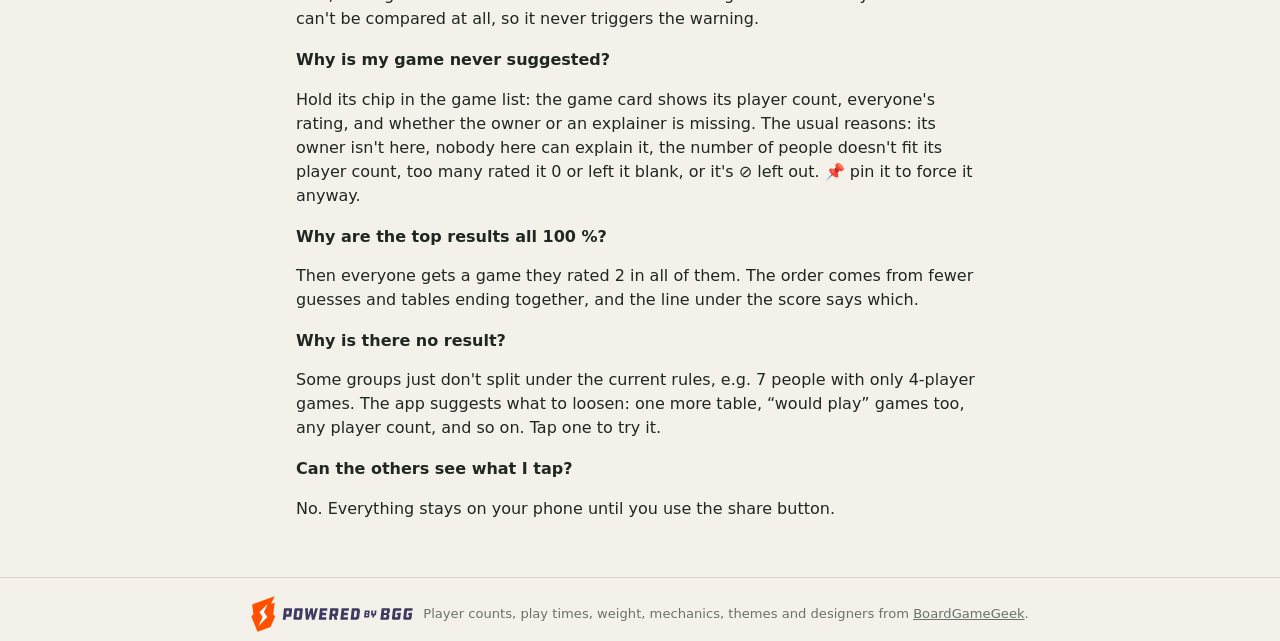
==== commit de3fb3e2: "Settings in the link: Share these settings (optionally with who's here); opening a link applies them" ====
--- a/web/help.html
+++ b/web/help.html
@@ -158,6 +158,7 @@
     <li><b>Ratings</b> come from the Google Sheet: <b>2</b> = want to play, <b>1</b> = would play, <b>0</b> = rather not, empty = didn't say. The app loads the sheet fresh every time you open it. If Google can't be reached, it uses a saved copy and says so.</li>
     <li><b>Who can explain</b> a game (📖) and <b>who brought it</b> also come from the sheet.</li>
     <li><b>Player counts, play time, weight, mechanics</b> come from BoardGameGeek. New BGG IDs are looked up right away, everything else is refreshed daily. The schedule tab is refreshed daily too.</li>
+    <li><b>Sharing settings:</b> settings → <b>🔗 Share these settings</b> makes a link with your settings, tables and time slot (tick “with who's here” to include the people). Opening it applies them on that phone. For your own sheet, the link also switches to it.</li>
     <li><b>Everything you tap</b> (who's here, pins, picks, settings) is saved <b>only on your phone</b>. Nobody else sees it, and your choices don't change anyone else's app. To show the group, use the share button. Settings → <b>Reset everything</b> starts fresh.</li>
   </ul>
   <h3 id="own">Using your own sheet</h3>
--- a/web/style.css
+++ b/web/style.css
@@ -402,3 +402,5 @@
 .br-days { display: inline-flex; align-items: center; gap: 6px; margin-top: 8px; }
 .br-days .stepper button { width: 34px; height: 32px; }
 .pc-unknown { display: inline-block; margin-left: 6px; padding: 0 6px; border-radius: 999px; font-size: .68rem; font-weight: 650; line-height: 1.5; color: var(--r1); background: var(--r1-bg); border: 1px solid var(--r1); vertical-align: 1px; }
+.share-set { display: flex; flex-wrap: wrap; align-items: center; gap: 8px 14px; margin: 4px 0 6px; }
+.share-set label { display: inline-flex; align-items: center; gap: 6px; color: var(--muted); }
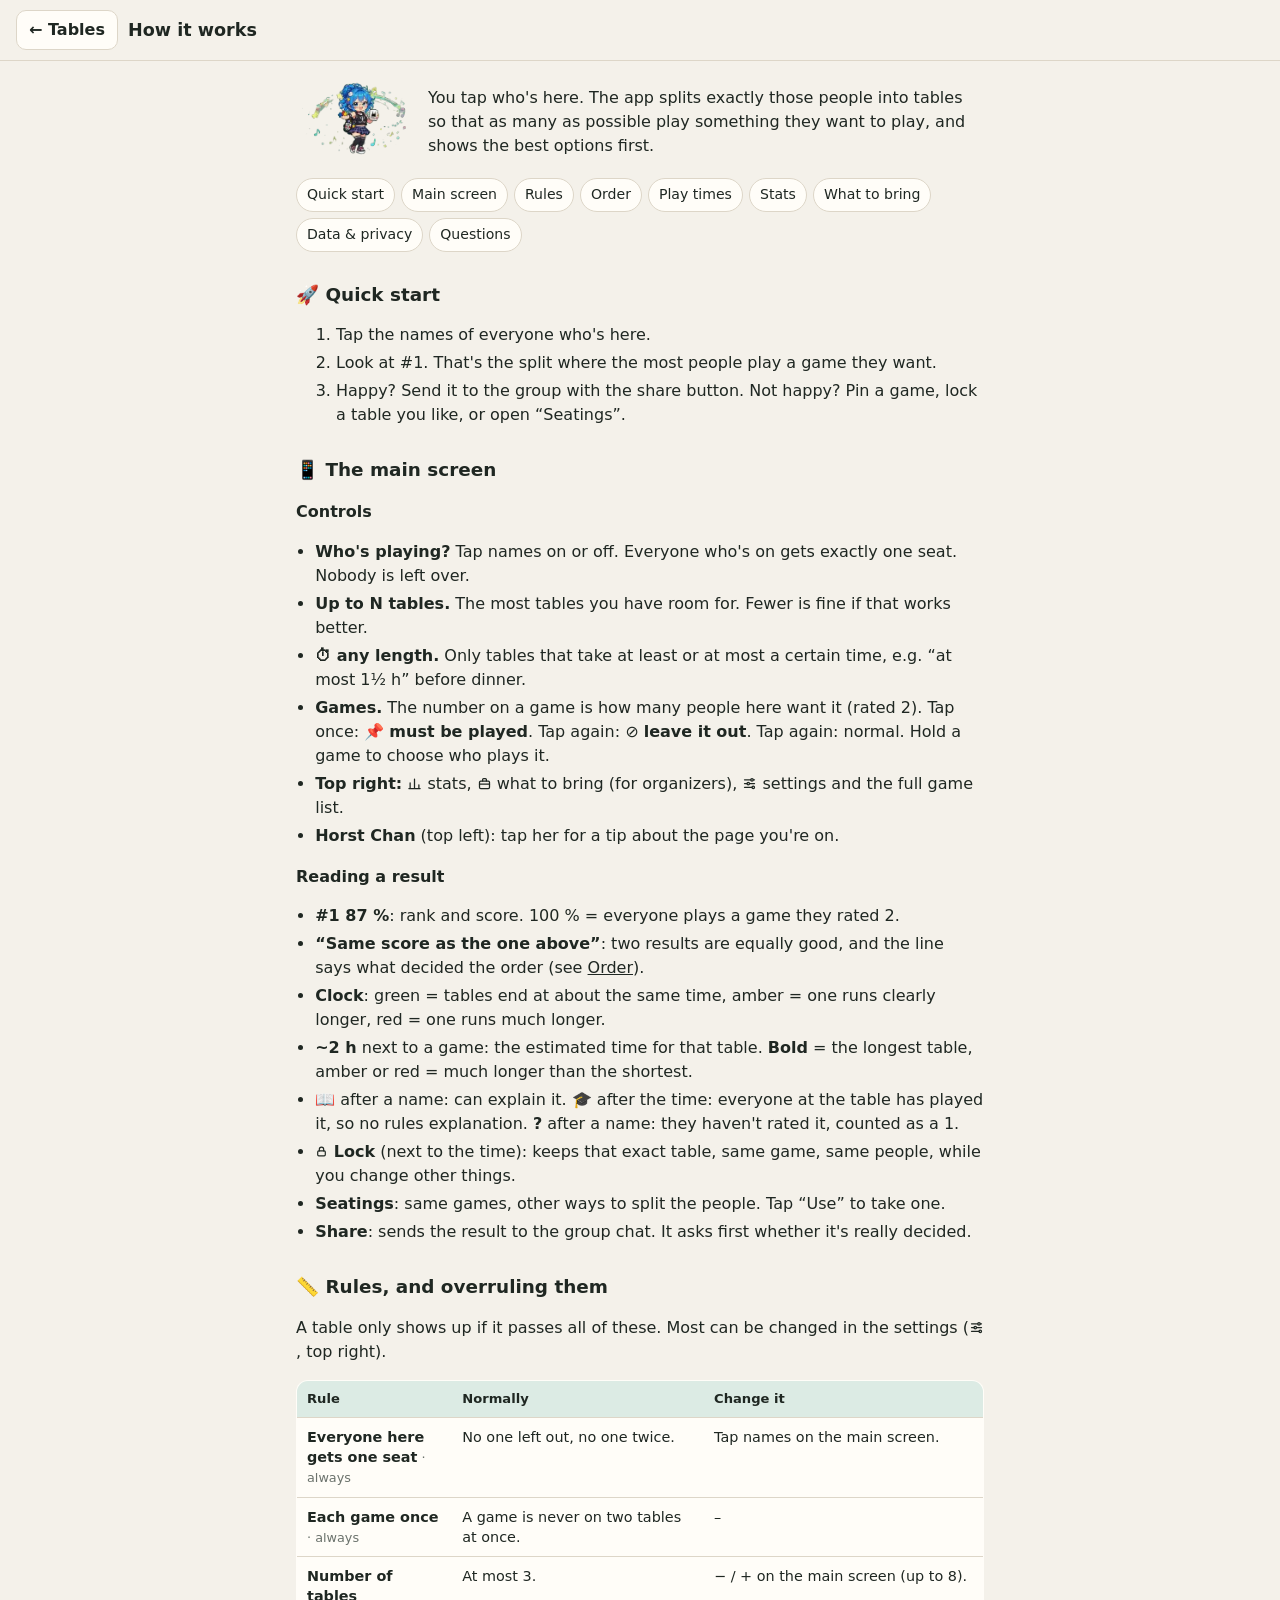
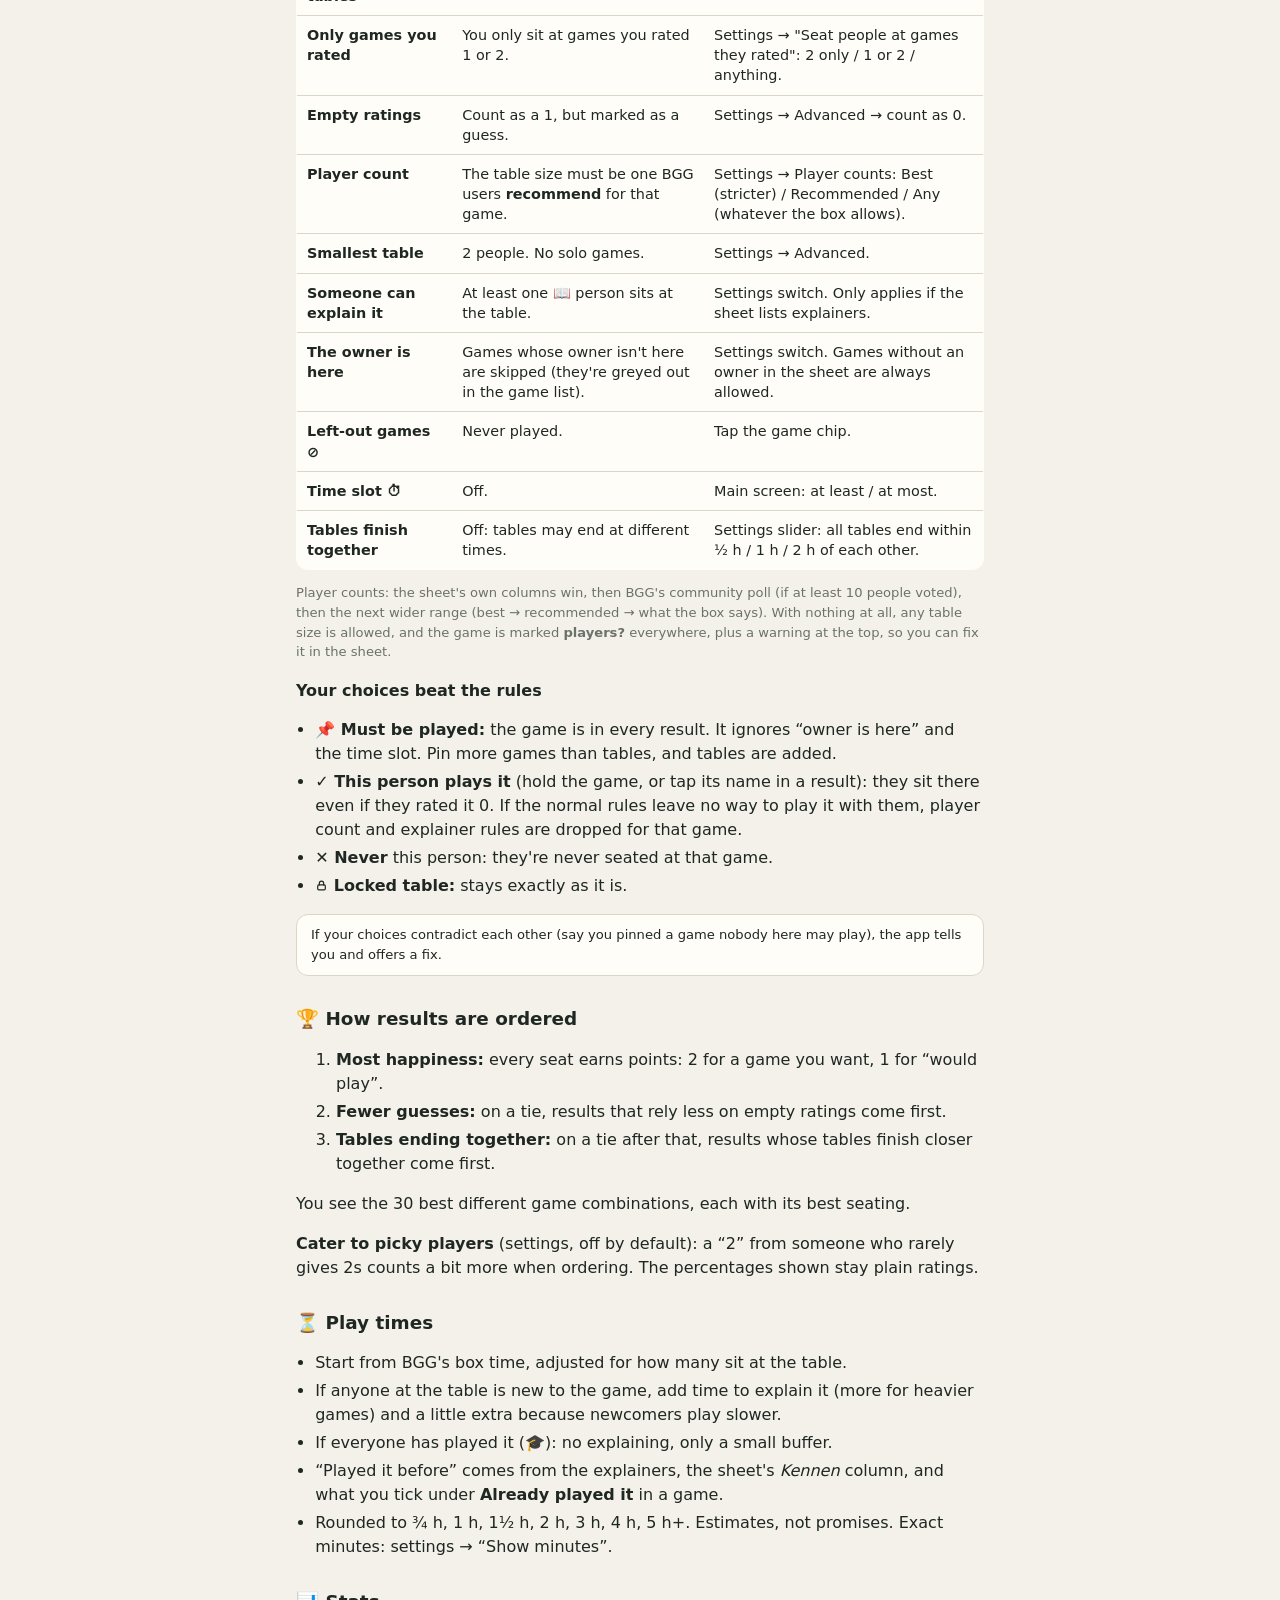
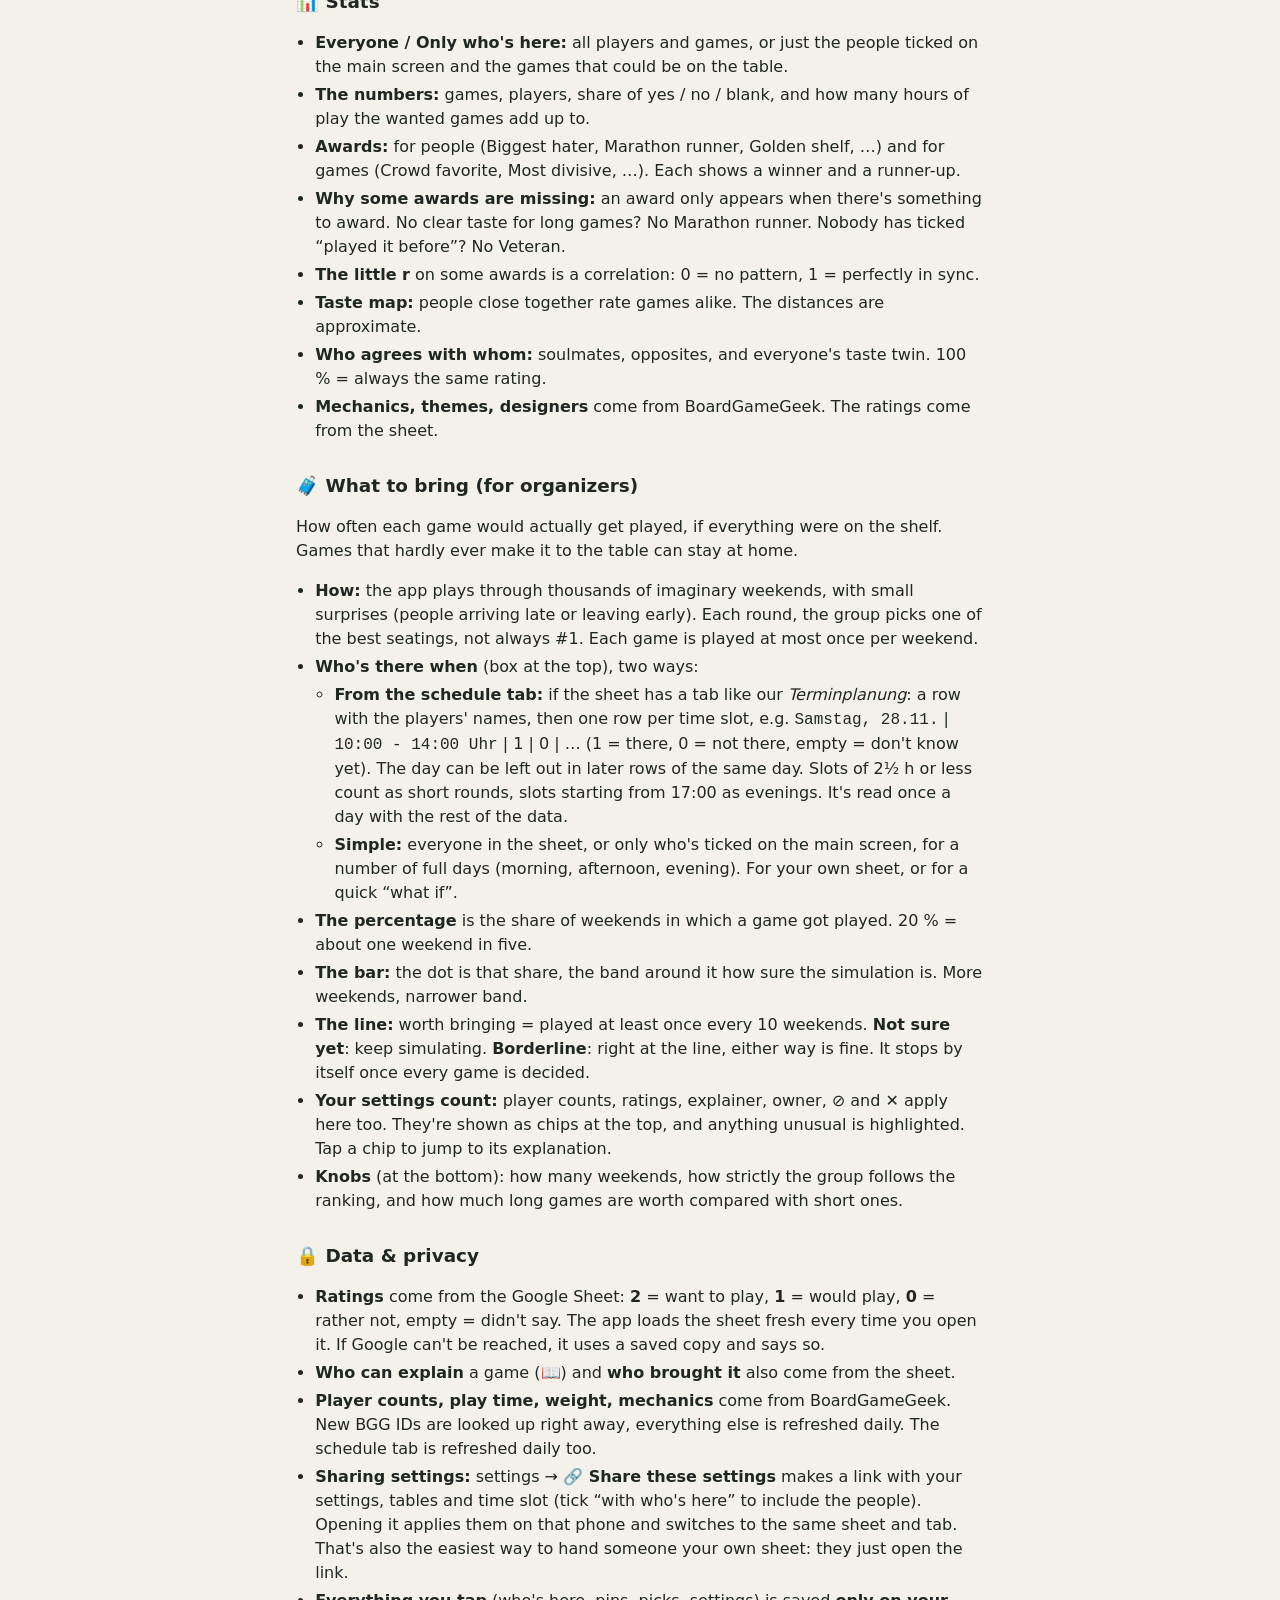
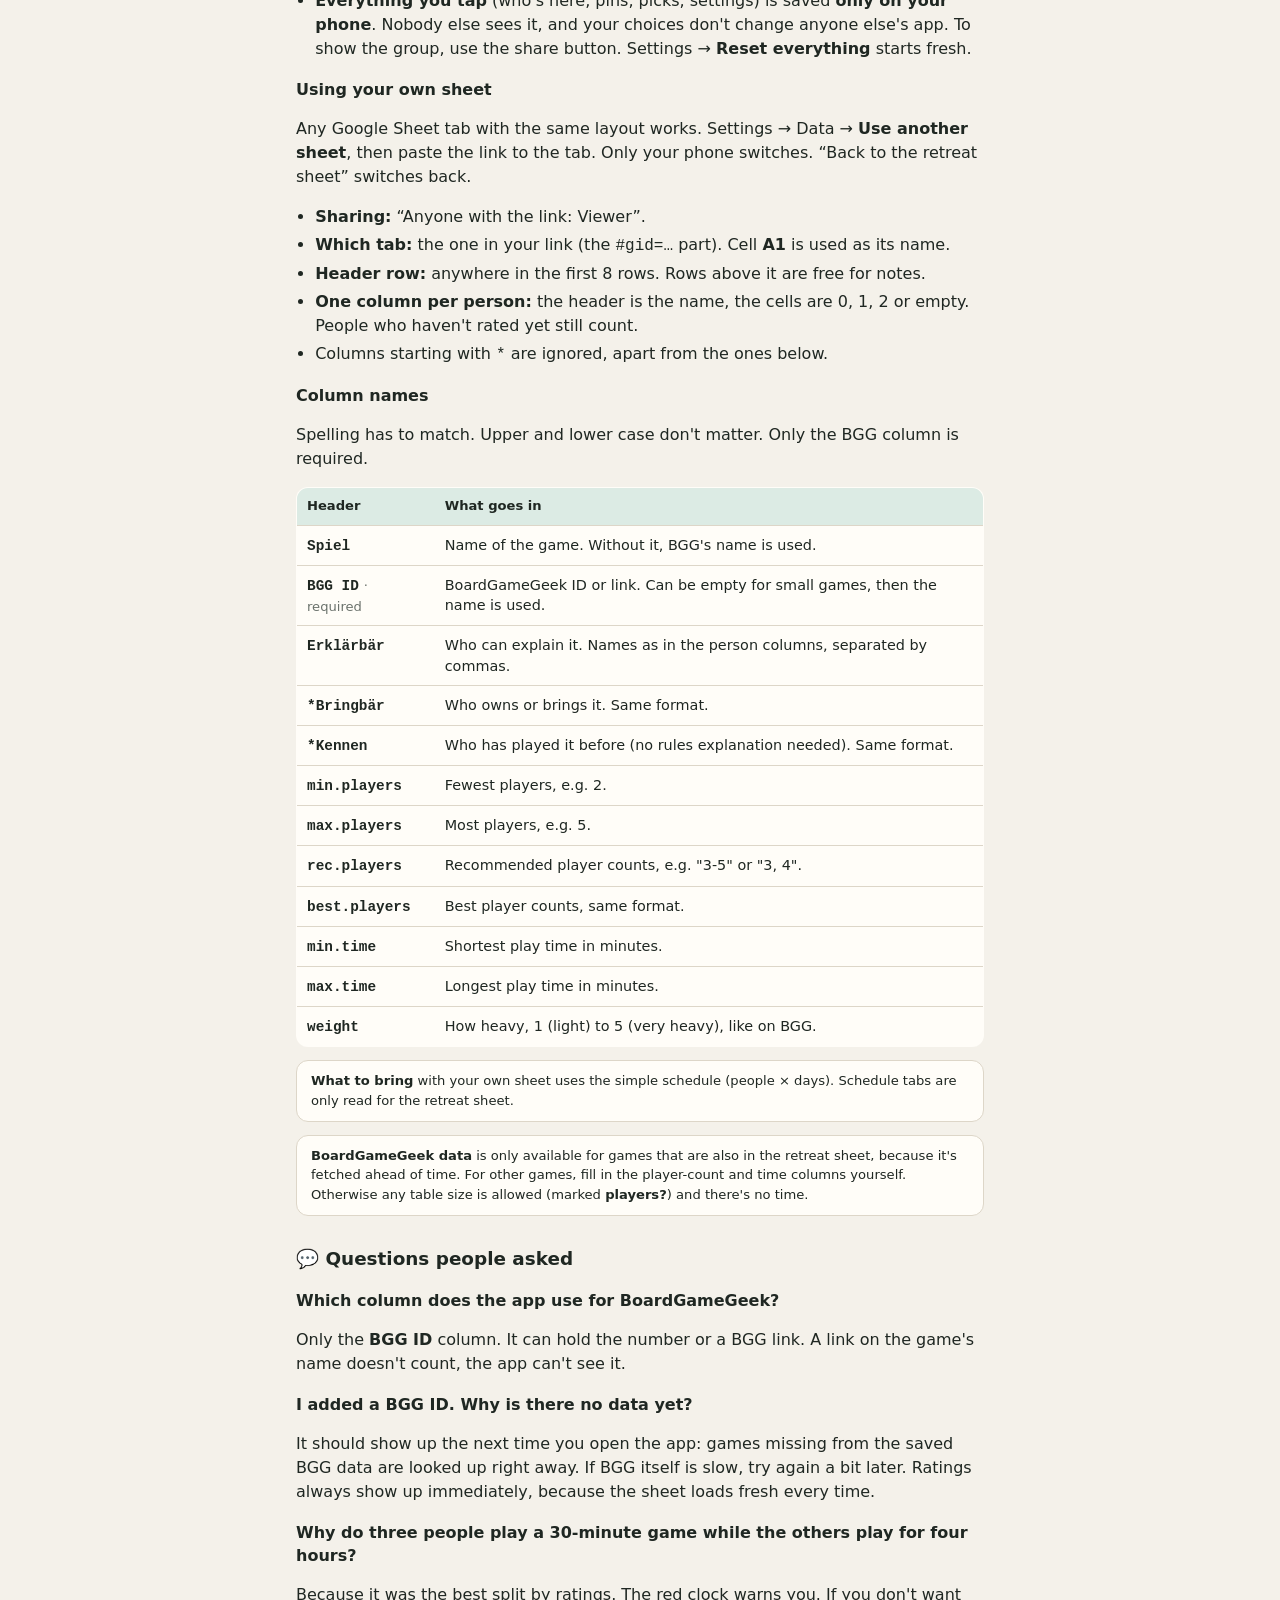
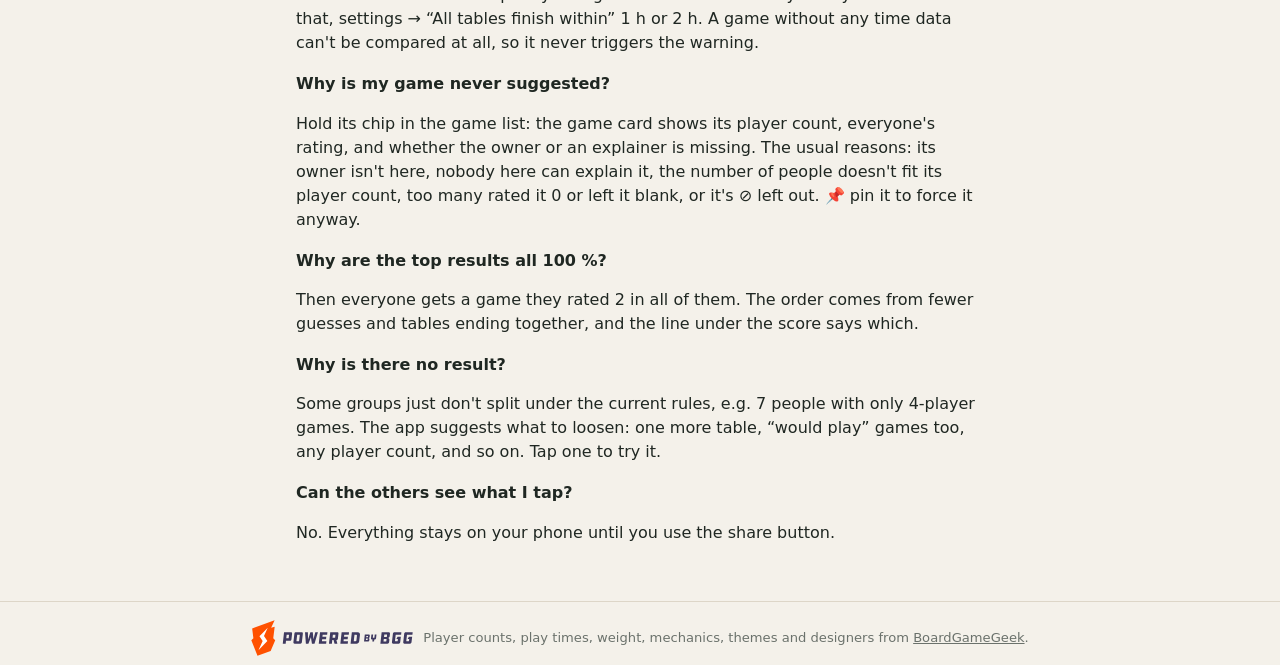
==== commit 90d97256: "Share link always names the sheet and tab (switching back to the retreat sheet too), so external she" ====
--- a/web/help.html
+++ b/web/help.html
@@ -158,7 +158,7 @@
     <li><b>Ratings</b> come from the Google Sheet: <b>2</b> = want to play, <b>1</b> = would play, <b>0</b> = rather not, empty = didn't say. The app loads the sheet fresh every time you open it. If Google can't be reached, it uses a saved copy and says so.</li>
     <li><b>Who can explain</b> a game (📖) and <b>who brought it</b> also come from the sheet.</li>
     <li><b>Player counts, play time, weight, mechanics</b> come from BoardGameGeek. New BGG IDs are looked up right away, everything else is refreshed daily. The schedule tab is refreshed daily too.</li>
-    <li><b>Sharing settings:</b> settings → <b>🔗 Share these settings</b> makes a link with your settings, tables and time slot (tick “with who's here” to include the people). Opening it applies them on that phone. For your own sheet, the link also switches to it.</li>
+    <li><b>Sharing settings:</b> settings → <b>🔗 Share these settings</b> makes a link with your settings, tables and time slot (tick “with who's here” to include the people). Opening it applies them on that phone and switches to the same sheet and tab. That's also the easiest way to hand someone your own sheet: they just open the link.</li>
     <li><b>Everything you tap</b> (who's here, pins, picks, settings) is saved <b>only on your phone</b>. Nobody else sees it, and your choices don't change anyone else's app. To show the group, use the share button. Settings → <b>Reset everything</b> starts fresh.</li>
   </ul>
   <h3 id="own">Using your own sheet</h3>
